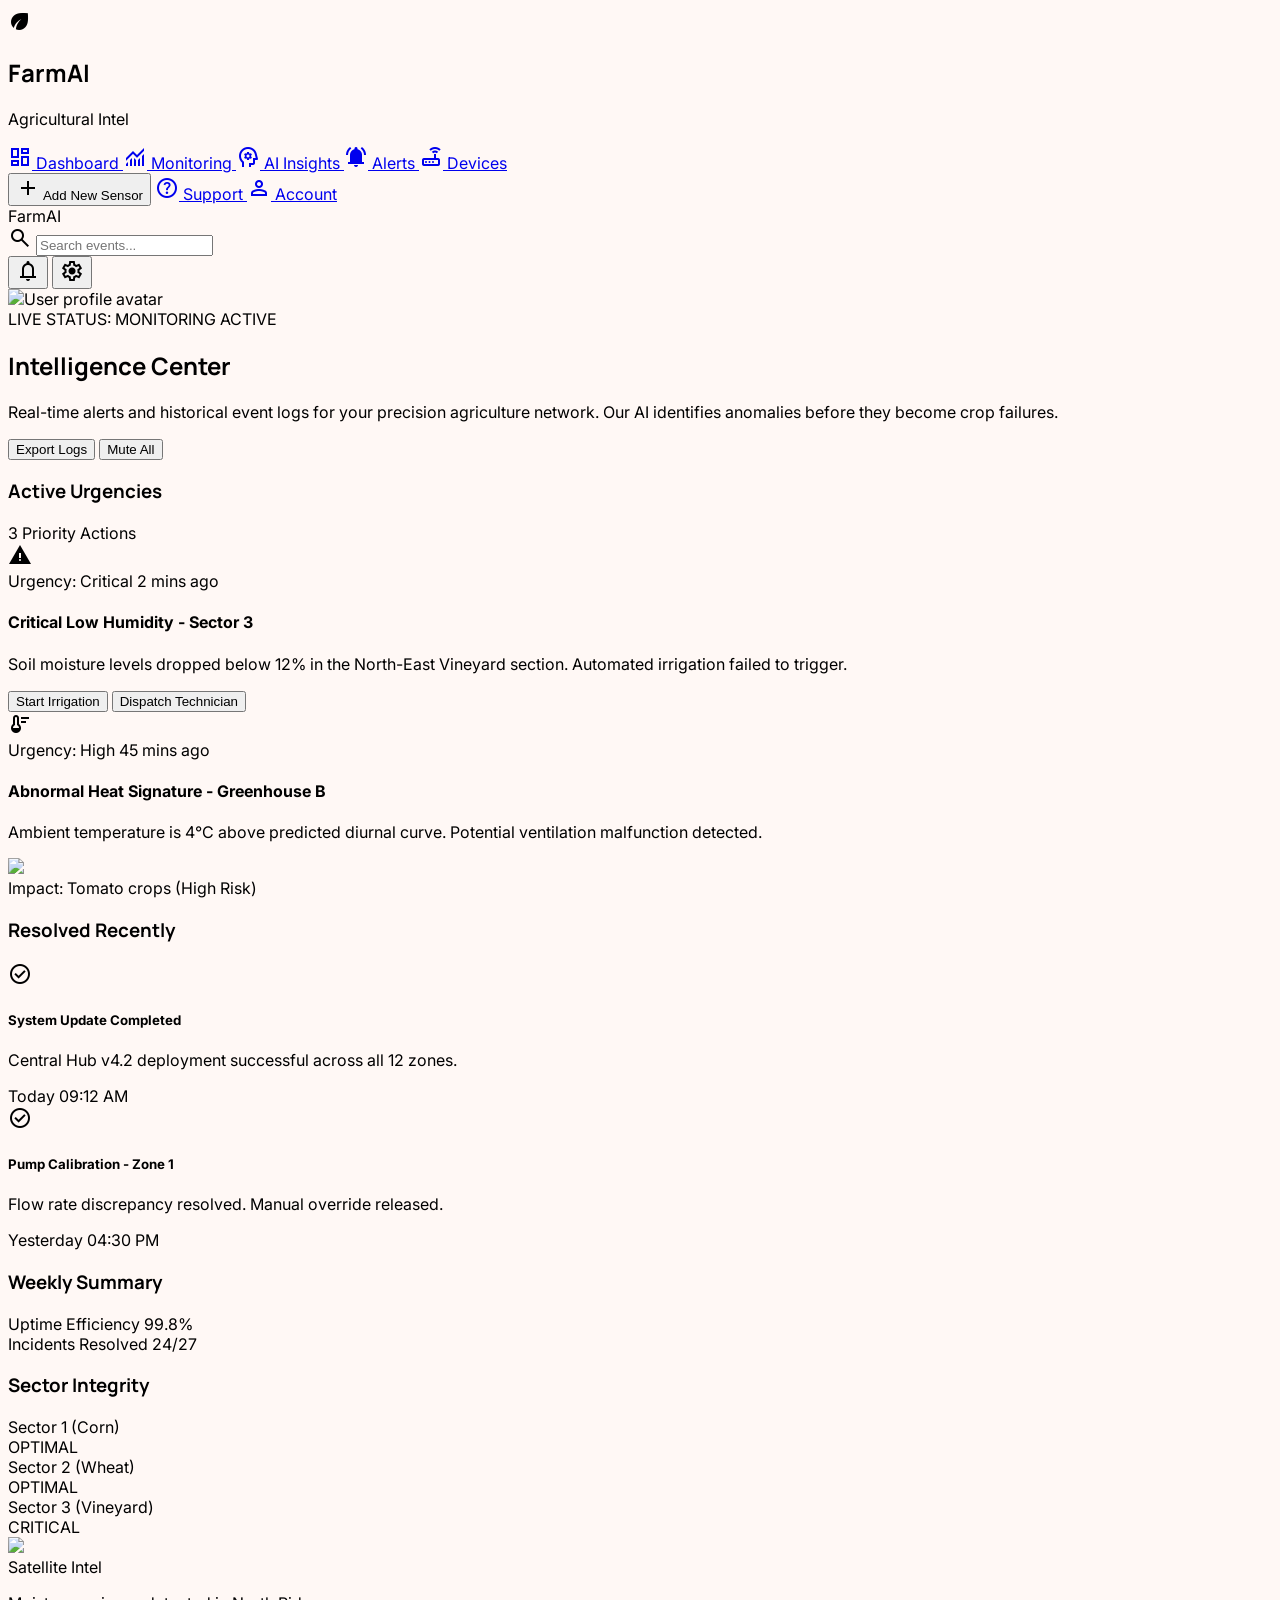
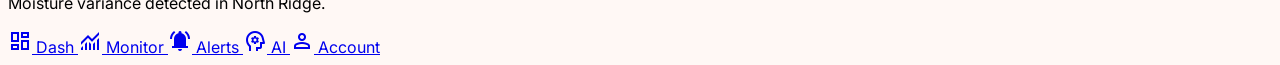
==== pages/alerts.html @ e5b8b5b7 "File organization" ====
<!DOCTYPE html>

<html class="light" lang="en"><head>
<meta charset="utf-8"/>
<meta content="width=device-width, initial-scale=1.0" name="viewport"/>
<title>Alerts | FarmAI Agricultural Intelligence</title>
<script src="https://cdn.tailwindcss.com?plugins=forms,container-queries"></script>
<link href="https://fonts.googleapis.com/css2?family=Manrope:wght@400;500;600;700;800&amp;family=Inter:wght@400;500;600&amp;display=swap" rel="stylesheet"/>
<link href="https://fonts.googleapis.com/css2?family=Material+Symbols+Outlined:wght,FILL@100..700,0..1&amp;display=swap" rel="stylesheet"/>
<link href="https://fonts.googleapis.com/css2?family=Material+Symbols+Outlined:wght,FILL@100..700,0..1&amp;display=swap" rel="stylesheet"/>
<script id="tailwind-config">
      tailwind.config = {
        darkMode: "class",
        theme: {
          extend: {
            colors: {
              "primary-fixed": "#b1f0ce",
              "secondary": "#536528",
              "inverse-on-surface": "#f8efea",
              "on-error": "#ffffff",
              "background": "#fff8f5",
              "on-secondary-fixed": "#151f00",
              "on-primary": "#ffffff",
              "inverse-surface": "#34302c",
              "on-primary-fixed-variant": "#0e5138",
              "primary": "#002d1c",
              "on-surface-variant": "#414844",
              "surface-tint": "#2c694e",
              "on-secondary-fixed-variant": "#3c4c12",
              "secondary-fixed-dim": "#bacf86",
              "surface-container": "#f5ece7",
              "primary-container": "#00452e",
              "on-error-container": "#93000a",
              "tertiary": "#3b1f00",
              "on-secondary-container": "#57692c",
              "tertiary-fixed-dim": "#f0bd8b",
              "surface-container-lowest": "#ffffff",
              "on-tertiary-container": "#cd9d6d",
              "on-background": "#1f1b18",
              "inverse-primary": "#95d4b3",
              "outline-variant": "#c1c8c2",
              "on-secondary": "#ffffff",
              "tertiary-container": "#56340e",
              "secondary-fixed": "#d6eba0",
              "surface-container-low": "#fbf2ed",
              "surface": "#fff8f5",
              "surface-dim": "#e1d8d3",
              "on-primary-fixed": "#002114",
              "error-container": "#ffdad6",
              "outline": "#717973",
              "surface-container-high": "#efe6e1",
              "primary-fixed-dim": "#95d4b3",
              "surface-variant": "#eae1dc",
              "on-tertiary-fixed-variant": "#623f18",
              "tertiary-fixed": "#ffdcbd",
              "on-surface": "#1f1b18",
              "secondary-container": "#d3e89d",
              "on-primary-container": "#76b394",
              "error": "#ba1a1a",
              "on-tertiary": "#ffffff",
              "on-tertiary-fixed": "#2c1600",
              "surface-bright": "#fff8f5",
              "surface-container-highest": "#eae1dc"
            },
            fontFamily: {
              "headline": ["Manrope"],
              "body": ["Inter"],
              "label": ["Inter"]
            },
            borderRadius: {"DEFAULT": "0.25rem", "lg": "0.5rem", "xl": "0.75rem", "2xl": "1rem", "3xl": "1.5rem", "full": "9999px"},
          },
        },
      }
    </script>
<style>
      .material-symbols-outlined {
        font-variation-settings: 'FILL' 0, 'wght' 400, 'GRAD' 0, 'opsz' 24;
      }
      .glass-header {
        background: rgba(255, 248, 245, 0.8);
        backdrop-filter: blur(24px);
      }
      body {
        font-family: 'Inter', sans-serif;
        background-color: #fff8f5;
      }
      h1, h2, h3, .brand-font {
        font-family: 'Manrope', sans-serif;
      }
    </style>
</head>
<body class="text-on-background antialiased min-h-screen">
<!-- SideNavBar (Shared Component) -->
<aside class="hidden lg:flex flex-col fixed left-0 top-0 h-full py-8 px-4 h-screen w-64 border-r-0 bg-stone-50 dark:bg-stone-950 z-50">
<div class="flex items-center gap-3 px-2 mb-10">
<div class="w-10 h-10 rounded-xl bg-primary flex items-center justify-center text-primary-fixed">
<span class="material-symbols-outlined" style="font-variation-settings: 'FILL' 1;">eco</span>
</div>
<div>
<h1 class="font-manrope text-2xl font-black text-emerald-900 dark:text-emerald-500 leading-none">FarmAI</h1>
<p class="text-[10px] uppercase tracking-widest text-stone-500 font-bold">Agricultural Intel</p>
</div>
</div>
<nav class="flex-1 space-y-1">
<a class="flex items-center gap-3 px-4 py-3 rounded-xl transition-all ease-in-out duration-300 text-stone-500 dark:text-stone-400 hover:text-emerald-700 dark:hover:text-emerald-300 hover:bg-stone-100 dark:hover:bg-stone-900 font-inter text-sm font-semibold" href="#">
<span class="material-symbols-outlined">dashboard</span>
<span>Dashboard</span>
</a>
<a class="flex items-center gap-3 px-4 py-3 rounded-xl transition-all ease-in-out duration-300 text-stone-500 dark:text-stone-400 hover:text-emerald-700 dark:hover:text-emerald-300 hover:bg-stone-100 dark:hover:bg-stone-900 font-inter text-sm font-semibold" href="#">
<span class="material-symbols-outlined">monitoring</span>
<span>Monitoring</span>
</a>
<a class="flex items-center gap-3 px-4 py-3 rounded-xl transition-all ease-in-out duration-300 text-stone-500 dark:text-stone-400 hover:text-emerald-700 dark:hover:text-emerald-300 hover:bg-stone-100 dark:hover:bg-stone-900 font-inter text-sm font-semibold" href="#">
<span class="material-symbols-outlined">psychology</span>
<span>AI Insights</span>
</a>
<!-- Active Navigation: Alerts -->
<a class="flex items-center gap-3 px-4 py-3 rounded-xl transition-all ease-in-out duration-300 text-emerald-900 dark:text-emerald-400 border-r-4 border-emerald-600 bg-emerald-50/50 dark:bg-emerald-900/10 font-inter text-sm font-semibold" href="#">
<span class="material-symbols-outlined" style="font-variation-settings: 'FILL' 1;">notifications_active</span>
<span>Alerts</span>
</a>
<a class="flex items-center gap-3 px-4 py-3 rounded-xl transition-all ease-in-out duration-300 text-stone-500 dark:text-stone-400 hover:text-emerald-700 dark:hover:text-emerald-300 hover:bg-stone-100 dark:hover:bg-stone-900 font-inter text-sm font-semibold" href="#">
<span class="material-symbols-outlined">router</span>
<span>Devices</span>
</a>
</nav>
<div class="mt-auto space-y-1 pt-6 border-t border-stone-100 dark:border-stone-900">
<button class="w-full mb-6 bg-gradient-to-br from-primary to-primary-container text-white py-3 px-4 rounded-xl font-bold flex items-center justify-center gap-2 active:scale-95 duration-200">
<span class="material-symbols-outlined text-sm">add</span>
<span>Add New Sensor</span>
</button>
<a class="flex items-center gap-3 px-4 py-2 rounded-xl text-stone-500 font-inter text-sm font-semibold hover:bg-stone-100 transition-colors" href="#">
<span class="material-symbols-outlined">help</span>
<span>Support</span>
</a>
<a class="flex items-center gap-3 px-4 py-2 rounded-xl text-stone-500 font-inter text-sm font-semibold hover:bg-stone-100 transition-colors" href="#">
<span class="material-symbols-outlined">person</span>
<span>Account</span>
</a>
</div>
</aside>
<!-- Main Content Area -->
<main class="lg:ml-64 min-h-screen">
<!-- TopAppBar (Shared Component) -->
<header class="fixed top-0 right-0 left-0 lg:left-64 z-40 flex justify-between items-center h-16 px-6 w-full bg-emerald-50/80 dark:bg-stone-950/80 backdrop-blur-xl shadow-sm dark:shadow-none">
<div class="flex items-center gap-4">
<div class="lg:hidden text-xl font-bold tracking-tight text-emerald-950">FarmAI</div>
<div class="hidden md:flex items-center gap-2 bg-emerald-100/50 dark:bg-stone-900/50 px-4 py-1.5 rounded-full">
<span class="material-symbols-outlined text-stone-500 text-sm">search</span>
<input class="bg-transparent border-none focus:ring-0 text-sm w-48 font-inter placeholder:text-stone-400" placeholder="Search events..." type="text"/>
</div>
</div>
<div class="flex items-center gap-4">
<button class="p-2 rounded-full hover:bg-emerald-100/50 dark:hover:bg-stone-800 transition-colors active:scale-95 duration-200 text-stone-600">
<span class="material-symbols-outlined">notifications</span>
</button>
<button class="p-2 rounded-full hover:bg-emerald-100/50 dark:hover:bg-stone-800 transition-colors active:scale-95 duration-200 text-stone-600">
<span class="material-symbols-outlined">settings</span>
</button>
<div class="h-8 w-8 rounded-full bg-surface-container overflow-hidden">
<img alt="User profile avatar" class="w-full h-full object-cover" data-alt="Close up portrait of a middle aged man with short hair smiling warmly in professional casual attire" src="https://lh3.googleusercontent.com/aida-public/[base64]"/>
</div>
</div>
</header>
<!-- Page Content -->
<div class="pt-24 pb-12 px-6 lg:px-12 max-w-7xl mx-auto">
<!-- Hero Header Section -->
<div class="mb-10 flex flex-col md:flex-row md:items-end justify-between gap-6">
<div class="max-w-xl">
<div class="inline-flex items-center gap-2 px-3 py-1 rounded-full bg-secondary-container text-on-secondary-container text-xs font-bold mb-4">
<span class="w-1.5 h-1.5 rounded-full bg-secondary"></span>
                        LIVE STATUS: MONITORING ACTIVE
                    </div>
<h2 class="text-4xl lg:text-5xl font-extrabold tracking-tight text-on-background mb-4">Intelligence Center</h2>
<p class="text-on-surface-variant leading-relaxed font-body">Real-time alerts and historical event logs for your precision agriculture network. Our AI identifies anomalies before they become crop failures.</p>
</div>
<div class="flex gap-3">
<button class="px-6 py-3 rounded-2xl bg-surface-container-highest text-on-surface font-semibold text-sm hover:brightness-95 transition-all">
                        Export Logs
                    </button>
<button class="px-6 py-3 rounded-2xl bg-gradient-to-r from-primary to-primary-container text-white font-semibold text-sm shadow-md active:scale-95 transition-all">
                        Mute All
                    </button>
</div>
</div>
<!-- Bento Grid Layout for Alerts -->
<div class="grid grid-cols-1 md:grid-cols-12 gap-6">
<!-- Left Column: Critical Feed -->
<div class="md:col-span-8 space-y-6">
<div class="flex items-center justify-between mb-2">
<h3 class="text-xl font-bold text-on-background">Active Urgencies</h3>
<span class="text-xs font-bold text-error uppercase tracking-widest">3 Priority Actions</span>
</div>
<!-- CRITICAL ALERT CARD -->
<div class="group relative overflow-hidden bg-white rounded-3xl p-6 shadow-sm border border-transparent hover:border-error/20 transition-all">
<div class="absolute top-0 right-0 w-32 h-32 bg-error/5 rounded-bl-full -mr-10 -mt-10 blur-2xl"></div>
<div class="flex flex-col sm:flex-row gap-5 relative z-10">
<div class="flex-shrink-0 w-14 h-14 rounded-2xl bg-error-container flex items-center justify-center text-error">
<span class="material-symbols-outlined text-3xl" style="font-variation-settings: 'FILL' 1;">warning</span>
</div>
<div class="flex-1">
<div class="flex items-center justify-between mb-1">
<span class="text-error font-bold text-xs uppercase tracking-tighter">Urgency: Critical</span>
<span class="text-on-surface-variant text-xs font-medium">2 mins ago</span>
</div>
<h4 class="text-xl font-bold text-on-background mb-1">Critical Low Humidity - Sector 3</h4>
<p class="text-on-surface-variant text-sm mb-4">Soil moisture levels dropped below 12% in the North-East Vineyard section. Automated irrigation failed to trigger.</p>
<div class="flex flex-wrap gap-2">
<button class="px-4 py-2 rounded-xl bg-error text-white text-xs font-bold hover:bg-error/90 transition-colors">Start Irrigation</button>
<button class="px-4 py-2 rounded-xl bg-surface-container-low text-on-surface text-xs font-bold hover:bg-surface-container transition-colors">Dispatch Technician</button>
</div>
</div>
</div>
</div>
<!-- WARNING ALERT CARD -->
<div class="group relative overflow-hidden bg-white rounded-3xl p-6 shadow-sm border border-transparent hover:border-tertiary-fixed-dim/30 transition-all">
<div class="flex flex-col sm:flex-row gap-5 relative z-10">
<div class="flex-shrink-0 w-14 h-14 rounded-2xl bg-tertiary-fixed text-on-tertiary-fixed flex items-center justify-center">
<span class="material-symbols-outlined text-3xl">thermostat</span>
</div>
<div class="flex-1">
<div class="flex items-center justify-between mb-1">
<span class="text-on-tertiary-fixed-variant font-bold text-xs uppercase tracking-tighter">Urgency: High</span>
<span class="text-on-surface-variant text-xs font-medium">45 mins ago</span>
</div>
<h4 class="text-xl font-bold text-on-background mb-1">Abnormal Heat Signature - Greenhouse B</h4>
<p class="text-on-surface-variant text-sm mb-4">Ambient temperature is 4°C above predicted diurnal curve. Potential ventilation malfunction detected.</p>
<div class="flex items-center gap-4">
<div class="flex -space-x-2">
<div class="w-8 h-8 rounded-full border-2 border-white bg-surface-container overflow-hidden">
<img class="w-full h-full object-cover" data-alt="Close up of lush green tomato leaves in a modern hydroponic greenhouse" src="https://lh3.googleusercontent.com/aida-public/[base64]"/>
</div>
</div>
<span class="text-xs text-on-surface-variant italic">Impact: Tomato crops (High Risk)</span>
</div>
</div>
</div>
</div>
<!-- RESOLVED FEED SECTION -->
<div class="pt-6">
<h3 class="text-xl font-bold text-on-background mb-6">Resolved Recently</h3>
<div class="space-y-4">
<!-- RESOLVED ITEM 1 -->
<div class="flex items-center gap-4 p-4 rounded-2xl bg-surface-container-low/50 group hover:bg-white hover:shadow-sm transition-all">
<div class="w-10 h-10 rounded-xl bg-secondary-container flex items-center justify-center text-on-secondary-container">
<span class="material-symbols-outlined text-xl">check_circle</span>
</div>
<div class="flex-1">
<h5 class="text-sm font-bold text-on-background">System Update Completed</h5>
<p class="text-xs text-on-surface-variant">Central Hub v4.2 deployment successful across all 12 zones.</p>
</div>
<div class="text-right">
<span class="block text-xs font-bold text-on-surface-variant">Today</span>
<span class="block text-[10px] text-outline">09:12 AM</span>
</div>
</div>
<!-- RESOLVED ITEM 2 -->
<div class="flex items-center gap-4 p-4 rounded-2xl bg-surface-container-low/50 group hover:bg-white hover:shadow-sm transition-all">
<div class="w-10 h-10 rounded-xl bg-secondary-container flex items-center justify-center text-on-secondary-container">
<span class="material-symbols-outlined text-xl">check_circle</span>
</div>
<div class="flex-1">
<h5 class="text-sm font-bold text-on-background">Pump Calibration - Zone 1</h5>
<p class="text-xs text-on-surface-variant">Flow rate discrepancy resolved. Manual override released.</p>
</div>
<div class="text-right">
<span class="block text-xs font-bold text-on-surface-variant">Yesterday</span>
<span class="block text-[10px] text-outline">04:30 PM</span>
</div>
</div>
</div>
</div>
</div>
<!-- Right Column: Stats & Context -->
<div class="md:col-span-4 space-y-6">
<!-- Stats Card -->
<div class="bg-primary text-white p-8 rounded-[2rem] shadow-xl relative overflow-hidden">
<div class="absolute -right-8 -bottom-8 w-40 h-40 bg-primary-container rounded-full opacity-50 blur-3xl"></div>
<h3 class="text-lg font-bold mb-6 opacity-80">Weekly Summary</h3>
<div class="space-y-6 relative z-10">
<div>
<div class="flex justify-between items-end mb-1">
<span class="text-sm font-medium opacity-70">Uptime Efficiency</span>
<span class="text-2xl font-black">99.8%</span>
</div>
<div class="w-full bg-white/10 h-1.5 rounded-full overflow-hidden">
<div class="bg-primary-fixed h-full w-[99.8%]"></div>
</div>
</div>
<div>
<div class="flex justify-between items-end mb-1">
<span class="text-sm font-medium opacity-70">Incidents Resolved</span>
<span class="text-2xl font-black">24/27</span>
</div>
<div class="w-full bg-white/10 h-1.5 rounded-full overflow-hidden">
<div class="bg-secondary-fixed h-full w-[88%]"></div>
</div>
</div>
</div>
</div>
<!-- Sector Status Widget -->
<div class="bg-surface-container p-6 rounded-[2rem]">
<h3 class="text-sm font-bold text-on-surface mb-4 uppercase tracking-widest">Sector Integrity</h3>
<div class="space-y-3">
<div class="flex items-center justify-between p-3 rounded-2xl bg-white/50">
<div class="flex items-center gap-3">
<span class="w-2 h-2 rounded-full bg-primary"></span>
<span class="text-sm font-semibold">Sector 1 (Corn)</span>
</div>
<span class="text-xs font-bold text-primary">OPTIMAL</span>
</div>
<div class="flex items-center justify-between p-3 rounded-2xl bg-white/50">
<div class="flex items-center gap-3">
<span class="w-2 h-2 rounded-full bg-primary"></span>
<span class="text-sm font-semibold">Sector 2 (Wheat)</span>
</div>
<span class="text-xs font-bold text-primary">OPTIMAL</span>
</div>
<div class="flex items-center justify-between p-3 rounded-2xl bg-error/10">
<div class="flex items-center gap-3">
<span class="w-2 h-2 rounded-full bg-error"></span>
<span class="text-sm font-semibold">Sector 3 (Vineyard)</span>
</div>
<span class="text-xs font-bold text-error">CRITICAL</span>
</div>
</div>
</div>
<!-- Visual Data Insight -->
<div class="rounded-[2rem] overflow-hidden group">
<div class="relative h-48">
<img class="w-full h-full object-cover group-hover:scale-110 transition-transform duration-700" data-alt="Aerial view of perfectly aligned green crop fields with organic patterns and farm paths" src="https://lh3.googleusercontent.com/aida-public/[base64]"/>
<div class="absolute inset-0 bg-gradient-to-t from-on-background/80 to-transparent flex items-end p-6">
<div>
<span class="text-primary-fixed text-[10px] font-black uppercase tracking-widest">Satellite Intel</span>
<p class="text-white text-sm font-bold">Moisture variance detected in North Ridge.</p>
</div>
</div>
</div>
</div>
</div>
</div>
</div>
</main>
<!-- BottomNavBar (Shared Component - Mobile Only) -->
<nav class="md:hidden fixed bottom-0 left-0 w-full bg-emerald-50/90 backdrop-blur-xl border-t-0 flex justify-around items-center h-16 px-4 z-50">
<a class="flex flex-col items-center justify-center gap-1 text-stone-600" href="#">
<span class="material-symbols-outlined">dashboard</span>
<span class="text-[10px] font-bold">Dash</span>
</a>
<a class="flex flex-col items-center justify-center gap-1 text-stone-600" href="#">
<span class="material-symbols-outlined">monitoring</span>
<span class="text-[10px] font-bold">Monitor</span>
</a>
<a class="flex flex-col items-center justify-center gap-1 text-emerald-700 font-bold" href="#">
<span class="material-symbols-outlined" style="font-variation-settings: 'FILL' 1;">notifications_active</span>
<span class="text-[10px]">Alerts</span>
</a>
<a class="flex flex-col items-center justify-center gap-1 text-stone-600" href="#">
<span class="material-symbols-outlined">psychology</span>
<span class="text-[10px] font-bold">AI</span>
</a>
<a class="flex flex-col items-center justify-center gap-1 text-stone-600" href="#">
<span class="material-symbols-outlined">person</span>
<span class="text-[10px] font-bold">Account</span>
</a>
</nav>
</body></html>
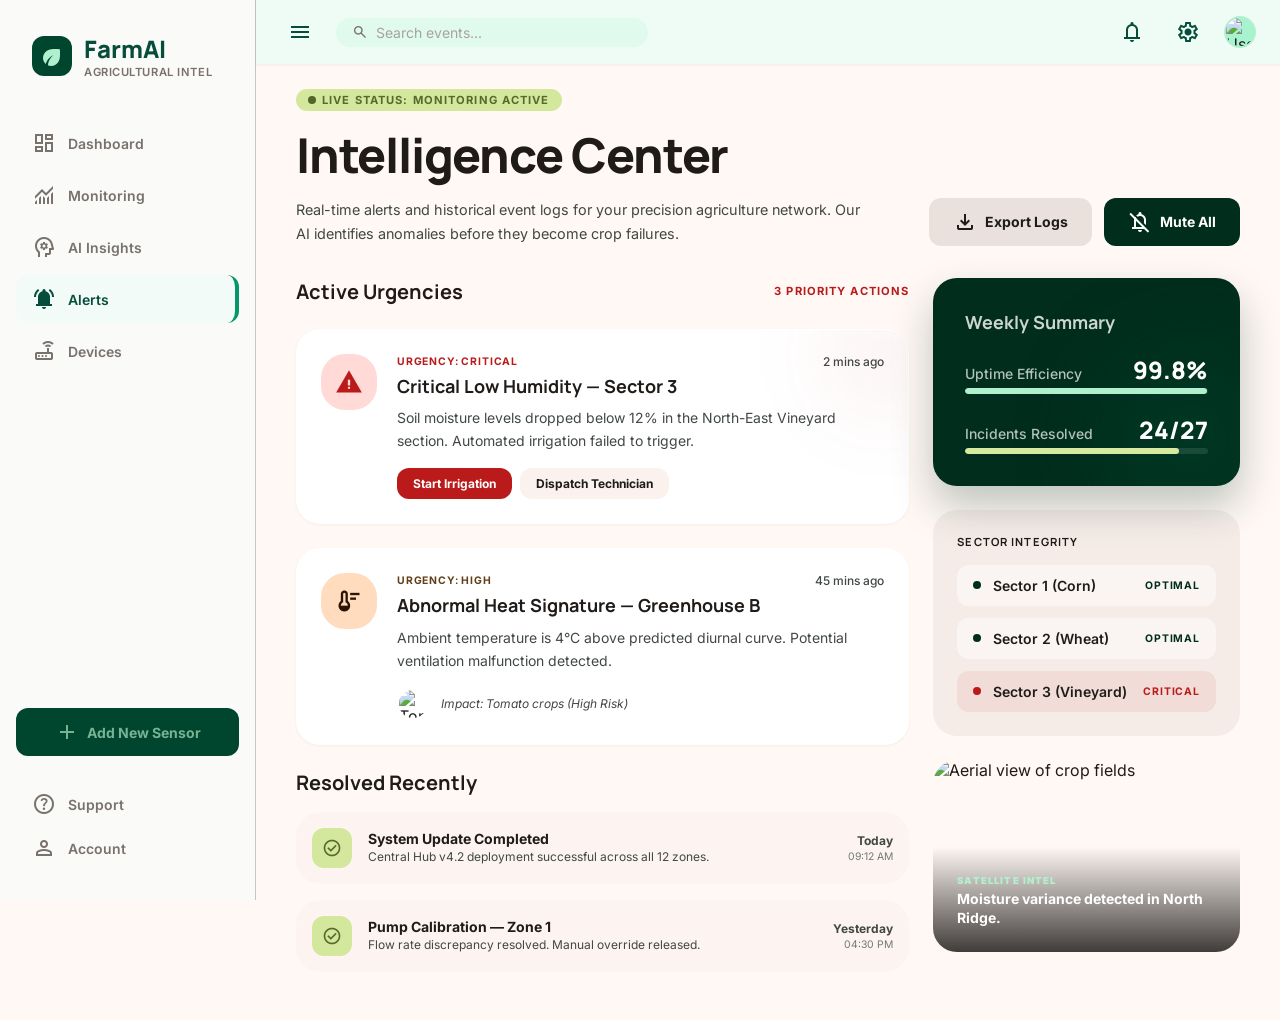
==== commit ea01d78f: "Formatação (css e js) na página alerts.html" ====
--- a/pages/alerts.html
+++ b/pages/alerts.html
@@ -1,367 +1,323 @@
 <!DOCTYPE html>
-
-<html class="light" lang="en"><head>
-<meta charset="utf-8"/>
-<meta content="width=device-width, initial-scale=1.0" name="viewport"/>
-<title>Alerts | FarmAI Agricultural Intelligence</title>
-<script src="https://cdn.tailwindcss.com?plugins=forms,container-queries"></script>
-<link href="https://fonts.googleapis.com/css2?family=Manrope:wght@400;500;600;700;800&amp;family=Inter:wght@400;500;600&amp;display=swap" rel="stylesheet"/>
-<link href="https://fonts.googleapis.com/css2?family=Material+Symbols+Outlined:wght,FILL@100..700,0..1&amp;display=swap" rel="stylesheet"/>
-<link href="https://fonts.googleapis.com/css2?family=Material+Symbols+Outlined:wght,FILL@100..700,0..1&amp;display=swap" rel="stylesheet"/>
-<script id="tailwind-config">
-      tailwind.config = {
-        darkMode: "class",
-        theme: {
-          extend: {
-            colors: {
-              "primary-fixed": "#b1f0ce",
-              "secondary": "#536528",
-              "inverse-on-surface": "#f8efea",
-              "on-error": "#ffffff",
-              "background": "#fff8f5",
-              "on-secondary-fixed": "#151f00",
-              "on-primary": "#ffffff",
-              "inverse-surface": "#34302c",
-              "on-primary-fixed-variant": "#0e5138",
-              "primary": "#002d1c",
-              "on-surface-variant": "#414844",
-              "surface-tint": "#2c694e",
-              "on-secondary-fixed-variant": "#3c4c12",
-              "secondary-fixed-dim": "#bacf86",
-              "surface-container": "#f5ece7",
-              "primary-container": "#00452e",
-              "on-error-container": "#93000a",
-              "tertiary": "#3b1f00",
-              "on-secondary-container": "#57692c",
-              "tertiary-fixed-dim": "#f0bd8b",
-              "surface-container-lowest": "#ffffff",
-              "on-tertiary-container": "#cd9d6d",
-              "on-background": "#1f1b18",
-              "inverse-primary": "#95d4b3",
-              "outline-variant": "#c1c8c2",
-              "on-secondary": "#ffffff",
-              "tertiary-container": "#56340e",
-              "secondary-fixed": "#d6eba0",
-              "surface-container-low": "#fbf2ed",
-              "surface": "#fff8f5",
-              "surface-dim": "#e1d8d3",
-              "on-primary-fixed": "#002114",
-              "error-container": "#ffdad6",
-              "outline": "#717973",
-              "surface-container-high": "#efe6e1",
-              "primary-fixed-dim": "#95d4b3",
-              "surface-variant": "#eae1dc",
-              "on-tertiary-fixed-variant": "#623f18",
-              "tertiary-fixed": "#ffdcbd",
-              "on-surface": "#1f1b18",
-              "secondary-container": "#d3e89d",
-              "on-primary-container": "#76b394",
-              "error": "#ba1a1a",
-              "on-tertiary": "#ffffff",
-              "on-tertiary-fixed": "#2c1600",
-              "surface-bright": "#fff8f5",
-              "surface-container-highest": "#eae1dc"
-            },
-            fontFamily: {
-              "headline": ["Manrope"],
-              "body": ["Inter"],
-              "label": ["Inter"]
-            },
-            borderRadius: {"DEFAULT": "0.25rem", "lg": "0.5rem", "xl": "0.75rem", "2xl": "1rem", "3xl": "1.5rem", "full": "9999px"},
-          },
-        },
-      }
-    </script>
-<style>
-      .material-symbols-outlined {
-        font-variation-settings: 'FILL' 0, 'wght' 400, 'GRAD' 0, 'opsz' 24;
-      }
-      .glass-header {
-        background: rgba(255, 248, 245, 0.8);
-        backdrop-filter: blur(24px);
-      }
-      body {
-        font-family: 'Inter', sans-serif;
-        background-color: #fff8f5;
-      }
-      h1, h2, h3, .brand-font {
-        font-family: 'Manrope', sans-serif;
-      }
-    </style>
+<html class="light" lang="en">
+<head>
+  <meta charset="utf-8"/>
+  <meta content="width=device-width, initial-scale=1.0" name="viewport"/>
+  <title>FarmAI | Alerts</title>
+  <link href="https://fonts.googleapis.com/css2?family=Manrope:wght@400;500;600;700;800&family=Inter:wght@400;500;600&display=swap" rel="stylesheet"/>
+  <link href="https://fonts.googleapis.com/css2?family=Material+Symbols+Outlined:wght,FILL@100..700,0..1&display=swap" rel="stylesheet"/>
+  <link rel="stylesheet" href="../css/style.css"/>
 </head>
-<body class="text-on-background antialiased min-h-screen">
-<!-- SideNavBar (Shared Component) -->
-<aside class="hidden lg:flex flex-col fixed left-0 top-0 h-full py-8 px-4 h-screen w-64 border-r-0 bg-stone-50 dark:bg-stone-950 z-50">
-<div class="flex items-center gap-3 px-2 mb-10">
-<div class="w-10 h-10 rounded-xl bg-primary flex items-center justify-center text-primary-fixed">
-<span class="material-symbols-outlined" style="font-variation-settings: 'FILL' 1;">eco</span>
-</div>
-<div>
-<h1 class="font-manrope text-2xl font-black text-emerald-900 dark:text-emerald-500 leading-none">FarmAI</h1>
-<p class="text-[10px] uppercase tracking-widest text-stone-500 font-bold">Agricultural Intel</p>
-</div>
-</div>
-<nav class="flex-1 space-y-1">
-<a class="flex items-center gap-3 px-4 py-3 rounded-xl transition-all ease-in-out duration-300 text-stone-500 dark:text-stone-400 hover:text-emerald-700 dark:hover:text-emerald-300 hover:bg-stone-100 dark:hover:bg-stone-900 font-inter text-sm font-semibold" href="#">
-<span class="material-symbols-outlined">dashboard</span>
-<span>Dashboard</span>
-</a>
-<a class="flex items-center gap-3 px-4 py-3 rounded-xl transition-all ease-in-out duration-300 text-stone-500 dark:text-stone-400 hover:text-emerald-700 dark:hover:text-emerald-300 hover:bg-stone-100 dark:hover:bg-stone-900 font-inter text-sm font-semibold" href="#">
-<span class="material-symbols-outlined">monitoring</span>
-<span>Monitoring</span>
-</a>
-<a class="flex items-center gap-3 px-4 py-3 rounded-xl transition-all ease-in-out duration-300 text-stone-500 dark:text-stone-400 hover:text-emerald-700 dark:hover:text-emerald-300 hover:bg-stone-100 dark:hover:bg-stone-900 font-inter text-sm font-semibold" href="#">
-<span class="material-symbols-outlined">psychology</span>
-<span>AI Insights</span>
-</a>
-<!-- Active Navigation: Alerts -->
-<a class="flex items-center gap-3 px-4 py-3 rounded-xl transition-all ease-in-out duration-300 text-emerald-900 dark:text-emerald-400 border-r-4 border-emerald-600 bg-emerald-50/50 dark:bg-emerald-900/10 font-inter text-sm font-semibold" href="#">
-<span class="material-symbols-outlined" style="font-variation-settings: 'FILL' 1;">notifications_active</span>
-<span>Alerts</span>
-</a>
-<a class="flex items-center gap-3 px-4 py-3 rounded-xl transition-all ease-in-out duration-300 text-stone-500 dark:text-stone-400 hover:text-emerald-700 dark:hover:text-emerald-300 hover:bg-stone-100 dark:hover:bg-stone-900 font-inter text-sm font-semibold" href="#">
-<span class="material-symbols-outlined">router</span>
-<span>Devices</span>
-</a>
-</nav>
-<div class="mt-auto space-y-1 pt-6 border-t border-stone-100 dark:border-stone-900">
-<button class="w-full mb-6 bg-gradient-to-br from-primary to-primary-container text-white py-3 px-4 rounded-xl font-bold flex items-center justify-center gap-2 active:scale-95 duration-200">
-<span class="material-symbols-outlined text-sm">add</span>
-<span>Add New Sensor</span>
-</button>
-<a class="flex items-center gap-3 px-4 py-2 rounded-xl text-stone-500 font-inter text-sm font-semibold hover:bg-stone-100 transition-colors" href="#">
-<span class="material-symbols-outlined">help</span>
-<span>Support</span>
-</a>
-<a class="flex items-center gap-3 px-4 py-2 rounded-xl text-stone-500 font-inter text-sm font-semibold hover:bg-stone-100 transition-colors" href="#">
-<span class="material-symbols-outlined">person</span>
-<span>Account</span>
-</a>
-</div>
-</aside>
-<!-- Main Content Area -->
-<main class="lg:ml-64 min-h-screen">
-<!-- TopAppBar (Shared Component) -->
-<header class="fixed top-0 right-0 left-0 lg:left-64 z-40 flex justify-between items-center h-16 px-6 w-full bg-emerald-50/80 dark:bg-stone-950/80 backdrop-blur-xl shadow-sm dark:shadow-none">
-<div class="flex items-center gap-4">
-<div class="lg:hidden text-xl font-bold tracking-tight text-emerald-950">FarmAI</div>
-<div class="hidden md:flex items-center gap-2 bg-emerald-100/50 dark:bg-stone-900/50 px-4 py-1.5 rounded-full">
-<span class="material-symbols-outlined text-stone-500 text-sm">search</span>
-<input class="bg-transparent border-none focus:ring-0 text-sm w-48 font-inter placeholder:text-stone-400" placeholder="Search events..." type="text"/>
-</div>
-</div>
-<div class="flex items-center gap-4">
-<button class="p-2 rounded-full hover:bg-emerald-100/50 dark:hover:bg-stone-800 transition-colors active:scale-95 duration-200 text-stone-600">
-<span class="material-symbols-outlined">notifications</span>
-</button>
-<button class="p-2 rounded-full hover:bg-emerald-100/50 dark:hover:bg-stone-800 transition-colors active:scale-95 duration-200 text-stone-600">
-<span class="material-symbols-outlined">settings</span>
-</button>
-<div class="h-8 w-8 rounded-full bg-surface-container overflow-hidden">
-<img alt="User profile avatar" class="w-full h-full object-cover" data-alt="Close up portrait of a middle aged man with short hair smiling warmly in professional casual attire" src="https://lh3.googleusercontent.com/aida-public/[base64]"/>
-</div>
-</div>
-</header>
-<!-- Page Content -->
-<div class="pt-24 pb-12 px-6 lg:px-12 max-w-7xl mx-auto">
-<!-- Hero Header Section -->
-<div class="mb-10 flex flex-col md:flex-row md:items-end justify-between gap-6">
-<div class="max-w-xl">
-<div class="inline-flex items-center gap-2 px-3 py-1 rounded-full bg-secondary-container text-on-secondary-container text-xs font-bold mb-4">
-<span class="w-1.5 h-1.5 rounded-full bg-secondary"></span>
-                        LIVE STATUS: MONITORING ACTIVE
-                    </div>
-<h2 class="text-4xl lg:text-5xl font-extrabold tracking-tight text-on-background mb-4">Intelligence Center</h2>
-<p class="text-on-surface-variant leading-relaxed font-body">Real-time alerts and historical event logs for your precision agriculture network. Our AI identifies anomalies before they become crop failures.</p>
-</div>
-<div class="flex gap-3">
-<button class="px-6 py-3 rounded-2xl bg-surface-container-highest text-on-surface font-semibold text-sm hover:brightness-95 transition-all">
-                        Export Logs
-                    </button>
-<button class="px-6 py-3 rounded-2xl bg-gradient-to-r from-primary to-primary-container text-white font-semibold text-sm shadow-md active:scale-95 transition-all">
-                        Mute All
-                    </button>
-</div>
-</div>
-<!-- Bento Grid Layout for Alerts -->
-<div class="grid grid-cols-1 md:grid-cols-12 gap-6">
-<!-- Left Column: Critical Feed -->
-<div class="md:col-span-8 space-y-6">
-<div class="flex items-center justify-between mb-2">
-<h3 class="text-xl font-bold text-on-background">Active Urgencies</h3>
-<span class="text-xs font-bold text-error uppercase tracking-widest">3 Priority Actions</span>
-</div>
-<!-- CRITICAL ALERT CARD -->
-<div class="group relative overflow-hidden bg-white rounded-3xl p-6 shadow-sm border border-transparent hover:border-error/20 transition-all">
-<div class="absolute top-0 right-0 w-32 h-32 bg-error/5 rounded-bl-full -mr-10 -mt-10 blur-2xl"></div>
-<div class="flex flex-col sm:flex-row gap-5 relative z-10">
-<div class="flex-shrink-0 w-14 h-14 rounded-2xl bg-error-container flex items-center justify-center text-error">
-<span class="material-symbols-outlined text-3xl" style="font-variation-settings: 'FILL' 1;">warning</span>
-</div>
-<div class="flex-1">
-<div class="flex items-center justify-between mb-1">
-<span class="text-error font-bold text-xs uppercase tracking-tighter">Urgency: Critical</span>
-<span class="text-on-surface-variant text-xs font-medium">2 mins ago</span>
-</div>
-<h4 class="text-xl font-bold text-on-background mb-1">Critical Low Humidity - Sector 3</h4>
-<p class="text-on-surface-variant text-sm mb-4">Soil moisture levels dropped below 12% in the North-East Vineyard section. Automated irrigation failed to trigger.</p>
-<div class="flex flex-wrap gap-2">
-<button class="px-4 py-2 rounded-xl bg-error text-white text-xs font-bold hover:bg-error/90 transition-colors">Start Irrigation</button>
-<button class="px-4 py-2 rounded-xl bg-surface-container-low text-on-surface text-xs font-bold hover:bg-surface-container transition-colors">Dispatch Technician</button>
-</div>
-</div>
-</div>
-</div>
-<!-- WARNING ALERT CARD -->
-<div class="group relative overflow-hidden bg-white rounded-3xl p-6 shadow-sm border border-transparent hover:border-tertiary-fixed-dim/30 transition-all">
-<div class="flex flex-col sm:flex-row gap-5 relative z-10">
-<div class="flex-shrink-0 w-14 h-14 rounded-2xl bg-tertiary-fixed text-on-tertiary-fixed flex items-center justify-center">
-<span class="material-symbols-outlined text-3xl">thermostat</span>
-</div>
-<div class="flex-1">
-<div class="flex items-center justify-between mb-1">
-<span class="text-on-tertiary-fixed-variant font-bold text-xs uppercase tracking-tighter">Urgency: High</span>
-<span class="text-on-surface-variant text-xs font-medium">45 mins ago</span>
-</div>
-<h4 class="text-xl font-bold text-on-background mb-1">Abnormal Heat Signature - Greenhouse B</h4>
-<p class="text-on-surface-variant text-sm mb-4">Ambient temperature is 4°C above predicted diurnal curve. Potential ventilation malfunction detected.</p>
-<div class="flex items-center gap-4">
-<div class="flex -space-x-2">
-<div class="w-8 h-8 rounded-full border-2 border-white bg-surface-container overflow-hidden">
-<img class="w-full h-full object-cover" data-alt="Close up of lush green tomato leaves in a modern hydroponic greenhouse" src="https://lh3.googleusercontent.com/aida-public/[base64]"/>
-</div>
-</div>
-<span class="text-xs text-on-surface-variant italic">Impact: Tomato crops (High Risk)</span>
-</div>
-</div>
-</div>
-</div>
-<!-- RESOLVED FEED SECTION -->
-<div class="pt-6">
-<h3 class="text-xl font-bold text-on-background mb-6">Resolved Recently</h3>
-<div class="space-y-4">
-<!-- RESOLVED ITEM 1 -->
-<div class="flex items-center gap-4 p-4 rounded-2xl bg-surface-container-low/50 group hover:bg-white hover:shadow-sm transition-all">
-<div class="w-10 h-10 rounded-xl bg-secondary-container flex items-center justify-center text-on-secondary-container">
-<span class="material-symbols-outlined text-xl">check_circle</span>
-</div>
-<div class="flex-1">
-<h5 class="text-sm font-bold text-on-background">System Update Completed</h5>
-<p class="text-xs text-on-surface-variant">Central Hub v4.2 deployment successful across all 12 zones.</p>
-</div>
-<div class="text-right">
-<span class="block text-xs font-bold text-on-surface-variant">Today</span>
-<span class="block text-[10px] text-outline">09:12 AM</span>
-</div>
-</div>
-<!-- RESOLVED ITEM 2 -->
-<div class="flex items-center gap-4 p-4 rounded-2xl bg-surface-container-low/50 group hover:bg-white hover:shadow-sm transition-all">
-<div class="w-10 h-10 rounded-xl bg-secondary-container flex items-center justify-center text-on-secondary-container">
-<span class="material-symbols-outlined text-xl">check_circle</span>
-</div>
-<div class="flex-1">
-<h5 class="text-sm font-bold text-on-background">Pump Calibration - Zone 1</h5>
-<p class="text-xs text-on-surface-variant">Flow rate discrepancy resolved. Manual override released.</p>
-</div>
-<div class="text-right">
-<span class="block text-xs font-bold text-on-surface-variant">Yesterday</span>
-<span class="block text-[10px] text-outline">04:30 PM</span>
-</div>
-</div>
-</div>
-</div>
-</div>
-<!-- Right Column: Stats & Context -->
-<div class="md:col-span-4 space-y-6">
-<!-- Stats Card -->
-<div class="bg-primary text-white p-8 rounded-[2rem] shadow-xl relative overflow-hidden">
-<div class="absolute -right-8 -bottom-8 w-40 h-40 bg-primary-container rounded-full opacity-50 blur-3xl"></div>
-<h3 class="text-lg font-bold mb-6 opacity-80">Weekly Summary</h3>
-<div class="space-y-6 relative z-10">
-<div>
-<div class="flex justify-between items-end mb-1">
-<span class="text-sm font-medium opacity-70">Uptime Efficiency</span>
-<span class="text-2xl font-black">99.8%</span>
-</div>
-<div class="w-full bg-white/10 h-1.5 rounded-full overflow-hidden">
-<div class="bg-primary-fixed h-full w-[99.8%]"></div>
-</div>
-</div>
-<div>
-<div class="flex justify-between items-end mb-1">
-<span class="text-sm font-medium opacity-70">Incidents Resolved</span>
-<span class="text-2xl font-black">24/27</span>
-</div>
-<div class="w-full bg-white/10 h-1.5 rounded-full overflow-hidden">
-<div class="bg-secondary-fixed h-full w-[88%]"></div>
-</div>
-</div>
-</div>
-</div>
-<!-- Sector Status Widget -->
-<div class="bg-surface-container p-6 rounded-[2rem]">
-<h3 class="text-sm font-bold text-on-surface mb-4 uppercase tracking-widest">Sector Integrity</h3>
-<div class="space-y-3">
-<div class="flex items-center justify-between p-3 rounded-2xl bg-white/50">
-<div class="flex items-center gap-3">
-<span class="w-2 h-2 rounded-full bg-primary"></span>
-<span class="text-sm font-semibold">Sector 1 (Corn)</span>
-</div>
-<span class="text-xs font-bold text-primary">OPTIMAL</span>
-</div>
-<div class="flex items-center justify-between p-3 rounded-2xl bg-white/50">
-<div class="flex items-center gap-3">
-<span class="w-2 h-2 rounded-full bg-primary"></span>
-<span class="text-sm font-semibold">Sector 2 (Wheat)</span>
-</div>
-<span class="text-xs font-bold text-primary">OPTIMAL</span>
-</div>
-<div class="flex items-center justify-between p-3 rounded-2xl bg-error/10">
-<div class="flex items-center gap-3">
-<span class="w-2 h-2 rounded-full bg-error"></span>
-<span class="text-sm font-semibold">Sector 3 (Vineyard)</span>
-</div>
-<span class="text-xs font-bold text-error">CRITICAL</span>
-</div>
-</div>
-</div>
-<!-- Visual Data Insight -->
-<div class="rounded-[2rem] overflow-hidden group">
-<div class="relative h-48">
-<img class="w-full h-full object-cover group-hover:scale-110 transition-transform duration-700" data-alt="Aerial view of perfectly aligned green crop fields with organic patterns and farm paths" src="https://lh3.googleusercontent.com/aida-public/[base64]"/>
-<div class="absolute inset-0 bg-gradient-to-t from-on-background/80 to-transparent flex items-end p-6">
-<div>
-<span class="text-primary-fixed text-[10px] font-black uppercase tracking-widest">Satellite Intel</span>
-<p class="text-white text-sm font-bold">Moisture variance detected in North Ridge.</p>
-</div>
-</div>
-</div>
-</div>
-</div>
-</div>
-</div>
-</main>
-<!-- BottomNavBar (Shared Component - Mobile Only) -->
-<nav class="md:hidden fixed bottom-0 left-0 w-full bg-emerald-50/90 backdrop-blur-xl border-t-0 flex justify-around items-center h-16 px-4 z-50">
-<a class="flex flex-col items-center justify-center gap-1 text-stone-600" href="#">
-<span class="material-symbols-outlined">dashboard</span>
-<span class="text-[10px] font-bold">Dash</span>
-</a>
-<a class="flex flex-col items-center justify-center gap-1 text-stone-600" href="#">
-<span class="material-symbols-outlined">monitoring</span>
-<span class="text-[10px] font-bold">Monitor</span>
-</a>
-<a class="flex flex-col items-center justify-center gap-1 text-emerald-700 font-bold" href="#">
-<span class="material-symbols-outlined" style="font-variation-settings: 'FILL' 1;">notifications_active</span>
-<span class="text-[10px]">Alerts</span>
-</a>
-<a class="flex flex-col items-center justify-center gap-1 text-stone-600" href="#">
-<span class="material-symbols-outlined">psychology</span>
-<span class="text-[10px] font-bold">AI</span>
-</a>
-<a class="flex flex-col items-center justify-center gap-1 text-stone-600" href="#">
-<span class="material-symbols-outlined">person</span>
-<span class="text-[10px] font-bold">Account</span>
-</a>
-</nav>
-</body></html>+<body>
+
+  <!-- SideNavBar -->
+  <aside class="sidebar">
+    <div class="sidebar-brand">
+      <div class="brand-icon">
+        <span class="material-symbols-outlined filled">eco</span>
+      </div>
+      <div>
+        <h1 class="brand-name">FarmAI</h1>
+        <p class="brand-sub">Agricultural Intel</p>
+      </div>
+    </div>
+
+    <nav class="sidebar-nav">
+      <a class="nav-link" href="index.html">
+        <span class="material-symbols-outlined">dashboard</span>
+        Dashboard
+      </a>
+      <a class="nav-link" href="monitoring.html">
+        <span class="material-symbols-outlined">monitoring</span>
+        Monitoring
+      </a>
+      <a class="nav-link" href="ia.html">
+        <span class="material-symbols-outlined">psychology</span>
+        AI Insights
+      </a>
+      <a class="nav-link active" href="alerts.html">
+        <span class="material-symbols-outlined filled">notifications_active</span>
+        Alerts
+      </a>
+      <a class="nav-link" href="device.html">
+        <span class="material-symbols-outlined">router</span>
+        Devices
+      </a>
+    </nav>
+
+    <div class="sidebar-footer">
+      <button class="btn-add-sensor">
+        <span class="material-symbols-outlined">add</span>
+        Add New Sensor
+      </button>
+      <a class="nav-link-small" href="#">
+        <span class="material-symbols-outlined">help</span>
+        Support
+      </a>
+      <a class="nav-link-small" href="#">
+        <span class="material-symbols-outlined">person</span>
+        Account
+      </a>
+    </div>
+  </aside>
+
+  <!-- Main Content Wrapper -->
+  <main class="main-content">
+
+    <!-- TopNavBar -->
+    <header class="topbar">
+      <div class="topbar-left">
+        <button class="icon-btn topbar-menu-mobile">
+          <span class="material-symbols-outlined">menu</span>
+        </button>
+        <span class="topbar-brand-mobile">FarmAI</span>
+        <div class="search-bar">
+          <span class="material-symbols-outlined">search</span>
+          <input type="text" placeholder="Search events..."/>
+        </div>
+      </div>
+      <div class="topbar-right">
+        <button class="icon-btn">
+          <span class="material-symbols-outlined">notifications</span>
+        </button>
+        <button class="icon-btn">
+          <span class="material-symbols-outlined">settings</span>
+        </button>
+        <div class="avatar">
+          <img alt="User profile avatar"
+            src="https://lh3.googleusercontent.com/aida-public/[base64]"/>
+        </div>
+      </div>
+    </header>
+
+    <!-- Content Canvas -->
+    <div class="content-canvas">
+
+      <!-- Page Hero -->
+      <header class="alr-hero">
+        <div class="alr-hero-text">
+          <div class="status-badge status-badge--live">
+            <span class="status-dot status-dot--live"></span>
+            LIVE STATUS: MONITORING ACTIVE
+          </div>
+          <h2 class="alr-hero-title">Intelligence Center</h2>
+          <p class="alr-hero-desc">Real-time alerts and historical event logs for your precision agriculture network. Our AI identifies anomalies before they become crop failures.</p>
+        </div>
+        <div class="dash-hero-actions">
+          <button class="btn-secondary btn-icon" id="exportLogsBtn">
+            <span class="material-symbols-outlined">file_download</span>
+            Export Logs
+          </button>
+          <button class="btn-primary btn-icon" id="muteAllBtn">
+            <span class="material-symbols-outlined">notifications_off</span>
+            Mute All
+          </button>
+        </div>
+      </header>
+
+      <!-- Main Bento Grid: 2 columns -->
+      <div class="alr-grid">
+
+        <!-- LEFT COLUMN: Alert Feed -->
+        <div class="alr-feed">
+
+          <!-- Section: Active Urgencies -->
+          <div class="alr-feed-header">
+            <h3 class="alr-feed-title">Active Urgencies</h3>
+            <span class="alr-priority-count">3 Priority Actions</span>
+          </div>
+
+          <!-- CRITICAL Alert Card -->
+          <article class="alr-card alr-card--critical" id="alertCritical">
+            <div class="alr-card-glow alr-card-glow--error"></div>
+            <div class="alr-card-body">
+              <div class="alr-card-icon icon-box icon-error">
+                <span class="material-symbols-outlined filled">warning</span>
+              </div>
+              <div class="alr-card-content">
+                <div class="alr-card-meta">
+                  <span class="alr-urgency-label alr-urgency-label--critical">Urgency: Critical</span>
+                  <span class="alr-timestamp">2 mins ago</span>
+                </div>
+                <h4 class="alr-card-title">Critical Low Humidity — Sector 3</h4>
+                <p class="alr-card-desc">Soil moisture levels dropped below 12% in the North-East Vineyard section. Automated irrigation failed to trigger.</p>
+                <div class="alr-card-actions">
+                  <button class="btn-alert-primary" id="startIrrigationBtn">Start Irrigation</button>
+                  <button class="btn-alert-secondary" id="dispatchTechBtn">Dispatch Technician</button>
+                </div>
+              </div>
+            </div>
+          </article>
+
+          <!-- WARNING Alert Card -->
+          <article class="alr-card alr-card--warning">
+            <div class="alr-card-body">
+              <div class="alr-card-icon icon-box icon-tertiary">
+                <span class="material-symbols-outlined">thermostat</span>
+              </div>
+              <div class="alr-card-content">
+                <div class="alr-card-meta">
+                  <span class="alr-urgency-label alr-urgency-label--warning">Urgency: High</span>
+                  <span class="alr-timestamp">45 mins ago</span>
+                </div>
+                <h4 class="alr-card-title">Abnormal Heat Signature — Greenhouse B</h4>
+                <p class="alr-card-desc">Ambient temperature is 4°C above predicted diurnal curve. Potential ventilation malfunction detected.</p>
+                <div class="alr-card-crop-info">
+                  <div class="alr-crop-avatar">
+                    <img
+                      alt="Tomato crops in greenhouse"
+                      src="https://lh3.googleusercontent.com/aida-public/[base64]"/>
+                  </div>
+                  <span class="alr-crop-label">Impact: Tomato crops (High Risk)</span>
+                </div>
+              </div>
+            </div>
+          </article>
+
+          <!-- Section: Resolved Recently -->
+          <div class="alr-resolved-section">
+            <h3 class="alr-feed-title">Resolved Recently</h3>
+
+            <div class="alr-resolved-item">
+              <div class="icon-box icon-secondary alr-resolved-icon">
+                <span class="material-symbols-outlined">check_circle</span>
+              </div>
+              <div class="alr-resolved-text">
+                <h5 class="alr-resolved-title">System Update Completed</h5>
+                <p class="alr-resolved-desc">Central Hub v4.2 deployment successful across all 12 zones.</p>
+              </div>
+              <div class="alr-resolved-time">
+                <span class="alr-resolved-day">Today</span>
+                <span class="alr-resolved-clock">09:12 AM</span>
+              </div>
+            </div>
+
+            <div class="alr-resolved-item">
+              <div class="icon-box icon-secondary alr-resolved-icon">
+                <span class="material-symbols-outlined">check_circle</span>
+              </div>
+              <div class="alr-resolved-text">
+                <h5 class="alr-resolved-title">Pump Calibration — Zone 1</h5>
+                <p class="alr-resolved-desc">Flow rate discrepancy resolved. Manual override released.</p>
+              </div>
+              <div class="alr-resolved-time">
+                <span class="alr-resolved-day">Yesterday</span>
+                <span class="alr-resolved-clock">04:30 PM</span>
+              </div>
+            </div>
+
+          </div><!-- /alr-resolved-section -->
+
+        </div><!-- /alr-feed -->
+
+        <!-- RIGHT COLUMN: Stats & Context -->
+        <div class="alr-sidebar">
+
+          <!-- Weekly Summary (dark card) -->
+          <div class="alr-stats-card">
+            <div class="alr-stats-glow"></div>
+            <h3 class="alr-stats-title">Weekly Summary</h3>
+            <div class="alr-stats-body">
+
+              <div class="alr-stat-row">
+                <div class="alr-stat-row-top">
+                  <span class="alr-stat-row-label">Uptime Efficiency</span>
+                  <span class="alr-stat-row-value">99.8%</span>
+                </div>
+                <div class="alr-progress-bar">
+                  <div class="alr-progress-fill alr-progress-fill--primary" style="width: 99.8%"></div>
+                </div>
+              </div>
+
+              <div class="alr-stat-row">
+                <div class="alr-stat-row-top">
+                  <span class="alr-stat-row-label">Incidents Resolved</span>
+                  <span class="alr-stat-row-value">24/27</span>
+                </div>
+                <div class="alr-progress-bar">
+                  <div class="alr-progress-fill alr-progress-fill--secondary" style="width: 88%"></div>
+                </div>
+              </div>
+
+            </div>
+          </div>
+
+          <!-- Sector Integrity Widget -->
+          <div class="alr-sector-card">
+            <h3 class="alr-sector-title">Sector Integrity</h3>
+            <div class="alr-sector-list">
+
+              <div class="alr-sector-item alr-sector-item--ok">
+                <div class="alr-sector-item-left">
+                  <span class="alr-sector-dot alr-sector-dot--ok"></span>
+                  <span class="alr-sector-name">Sector 1 (Corn)</span>
+                </div>
+                <span class="alr-sector-status alr-sector-status--ok">OPTIMAL</span>
+              </div>
+
+              <div class="alr-sector-item alr-sector-item--ok">
+                <div class="alr-sector-item-left">
+                  <span class="alr-sector-dot alr-sector-dot--ok"></span>
+                  <span class="alr-sector-name">Sector 2 (Wheat)</span>
+                </div>
+                <span class="alr-sector-status alr-sector-status--ok">OPTIMAL</span>
+              </div>
+
+              <div class="alr-sector-item alr-sector-item--critical">
+                <div class="alr-sector-item-left">
+                  <span class="alr-sector-dot alr-sector-dot--critical"></span>
+                  <span class="alr-sector-name">Sector 3 (Vineyard)</span>
+                </div>
+                <span class="alr-sector-status alr-sector-status--critical">CRITICAL</span>
+              </div>
+
+            </div>
+          </div>
+
+          <!-- Satellite Intel Image Card -->
+          <div class="alr-satellite-card">
+            <div class="alr-satellite-img">
+              <img
+                alt="Aerial view of crop fields"
+                src="https://lh3.googleusercontent.com/aida-public/[base64]"/>
+            </div>
+            <div class="alr-satellite-overlay">
+              <span class="alr-satellite-tag">Satellite Intel</span>
+              <p class="alr-satellite-text">Moisture variance detected in North Ridge.</p>
+            </div>
+          </div>
+
+        </div><!-- /alr-sidebar -->
+
+      </div><!-- /alr-grid -->
+
+    </div><!-- /content-canvas -->
+  </main>
+
+  <!-- Mobile Bottom Nav -->
+  <nav class="bottom-nav">
+    <a class="bottom-nav-item" href="index.html">
+      <span class="material-symbols-outlined">dashboard</span>
+      <span>Dash</span>
+    </a>
+    <a class="bottom-nav-item" href="monitoring.html">
+      <span class="material-symbols-outlined">monitoring</span>
+      <span>Monitor</span>
+    </a>
+    <a class="bottom-nav-item bottom-nav-item--active" href="alerts.html">
+      <span class="material-symbols-outlined filled">notifications_active</span>
+      <span>Alerts</span>
+    </a>
+    <a class="bottom-nav-item" href="ia.html">
+      <span class="material-symbols-outlined">psychology</span>
+      <span>AI</span>
+    </a>
+    <a class="bottom-nav-item" href="device.html">
+      <span class="material-symbols-outlined">router</span>
+      <span>Devices</span>
+    </a>
+  </nav>
+
+  <script src="../js/script.js"></script>
+</body>
+</html>
--- a/css/style.css
+++ b/css/style.css
@@ -0,0 +1,2399 @@
+/* ============================================================
+   FarmAI — style.css
+   Design tokens (CSS variables) + layout + shared components
+   + Dashboard (index.html) specific styles
+   ============================================================ */
+
+/* ── Design Tokens ────────────────────────────────────────── */
+:root {
+  --primary:                  #002d1c;
+  --primary-container:        #00452e;
+  --primary-fixed:            #b1f0ce;
+  --primary-fixed-dim:        #95d4b3;
+  --on-primary:               #ffffff;
+  --on-primary-container:     #76b394;
+  --on-primary-fixed:         #002114;
+  --on-primary-fixed-variant: #0e5138;
+  --inverse-primary:          #95d4b3;
+
+  --secondary:                #536528;
+  --secondary-container:      #d3e89d;
+  --secondary-fixed:          #d6eba0;
+  --secondary-fixed-dim:      #bacf86;
+  --on-secondary:             #ffffff;
+  --on-secondary-container:   #57692c;
+  --on-secondary-fixed:       #151f00;
+  --on-secondary-fixed-variant:#3c4c12;
+
+  --tertiary:                 #3b1f00;
+  --tertiary-container:       #56340e;
+  --tertiary-fixed:           #ffdcbd;
+  --tertiary-fixed-dim:       #f0bd8b;
+  --on-tertiary:              #ffffff;
+  --on-tertiary-container:    #cd9d6d;
+  --on-tertiary-fixed:        #2c1600;
+  --on-tertiary-fixed-variant:#623f18;
+
+  --error:                    #ba1a1a;
+  --error-container:          #ffdad6;
+  --on-error:                 #ffffff;
+  --on-error-container:       #93000a;
+
+  --background:               #fff8f5;
+  --on-background:            #1f1b18;
+  --surface:                  #fff8f5;
+  --surface-bright:           #fff8f5;
+  --surface-dim:              #e1d8d3;
+  --surface-variant:          #eae1dc;
+  --surface-tint:             #2c694e;
+  --surface-container:        #f5ece7;
+  --surface-container-low:    #fbf2ed;
+  --surface-container-high:   #efe6e1;
+  --surface-container-highest:#eae1dc;
+  --surface-container-lowest: #ffffff;
+  --on-surface:               #1f1b18;
+  --on-surface-variant:       #414844;
+  --inverse-surface:          #34302c;
+  --inverse-on-surface:       #f8efea;
+
+  --outline:                  #717973;
+  --outline-variant:          #c1c8c2;
+
+  --sidebar-width: 16rem;
+  --topbar-height: 4rem;
+
+  --radius-sm:  0.5rem;
+  --radius-md:  0.75rem;
+  --radius-lg:  1rem;
+  --radius-xl:  1.5rem;
+  --radius-full: 9999px;
+
+  --transition: 0.25s ease;
+}
+
+/* ── Reset & Base ─────────────────────────────────────────── */
+*, *::before, *::after { box-sizing: border-box; margin: 0; padding: 0; }
+
+body {
+  font-family: 'Inter', sans-serif;
+  background: var(--background);
+  color: var(--on-background);
+  min-height: 100vh;
+}
+
+h1, h2, h3, h4, .brand-name {
+  font-family: 'Manrope', sans-serif;
+}
+
+a { text-decoration: none; color: inherit; }
+button { cursor: pointer; border: none; background: none; font-family: inherit; }
+img { display: block; width: 100%; height: 100%; object-fit: cover; }
+
+.material-symbols-outlined {
+  font-variation-settings: 'FILL' 0, 'wght' 400, 'GRAD' 0, 'opsz' 24;
+  font-size: 1.5rem;
+  line-height: 1;
+  vertical-align: middle;
+}
+.material-symbols-outlined.filled {
+  font-variation-settings: 'FILL' 1, 'wght' 400, 'GRAD' 0, 'opsz' 24;
+}
+
+/* ── Sidebar ──────────────────────────────────────────────── */
+.sidebar {
+  display: none;
+  flex-direction: column;
+  position: fixed;
+  left: 0; top: 0;
+  height: 100vh;
+  width: var(--sidebar-width);
+  padding: 2rem 1rem;
+  background: #fafaf9;
+  border-right: 1px solid var(--outline-variant);
+  z-index: 40;
+}
+
+@media (min-width: 1024px) {
+  .sidebar { display: flex; }
+}
+
+.sidebar-brand {
+  display: flex;
+  align-items: center;
+  gap: 0.75rem;
+  padding: 0 1rem;
+  margin-bottom: 2.5rem;
+}
+
+.brand-icon {
+  width: 2.5rem; height: 2.5rem;
+  background: var(--primary-container);
+  border-radius: var(--radius-md);
+  display: flex; align-items: center; justify-content: center;
+  flex-shrink: 0;
+}
+.brand-icon .material-symbols-outlined {
+  color: var(--primary-fixed);
+}
+.brand-name {
+  font-size: 1.5rem;
+  font-weight: 900;
+  color: #064e3b;
+}
+.brand-sub {
+  font-size: 0.7rem;
+  font-weight: 600;
+  color: #78716c;
+  text-transform: uppercase;
+  letter-spacing: 0.05em;
+}
+
+.sidebar-nav {
+  flex: 1;
+  display: flex;
+  flex-direction: column;
+  gap: 0.25rem;
+}
+
+.nav-link {
+  display: flex;
+  align-items: center;
+  gap: 0.75rem;
+  padding: 0.75rem 1rem;
+  border-radius: var(--radius-md);
+  font-size: 0.875rem;
+  font-weight: 600;
+  color: #78716c;
+  transition: color var(--transition), background var(--transition);
+  border-right: 4px solid transparent;
+}
+.nav-link:hover {
+  color: #065f46;
+  background: #f5f5f4;
+}
+.nav-link.active {
+  color: #064e3b;
+  background: rgba(236, 253, 245, 0.5);
+  border-right-color: #059669;
+}
+
+.sidebar-footer {
+  margin-top: auto;
+  display: flex;
+  flex-direction: column;
+  gap: 0.25rem;
+}
+
+.btn-add-sensor {
+  width: 100%;
+  margin-bottom: 1.5rem;
+  background: var(--primary-container);
+  color: var(--on-primary-container);
+  padding: 0.75rem 1rem;
+  border-radius: var(--radius-md);
+  font-weight: 700;
+  font-size: 0.875rem;
+  display: flex;
+  align-items: center;
+  justify-content: center;
+  gap: 0.5rem;
+  transition: opacity var(--transition);
+}
+.btn-add-sensor:hover { opacity: 0.88; }
+
+.nav-link-small {
+  display: flex;
+  align-items: center;
+  gap: 0.75rem;
+  padding: 0.5rem 1rem;
+  border-radius: var(--radius-md);
+  font-size: 0.875rem;
+  font-weight: 600;
+  color: #78716c;
+  transition: background var(--transition);
+}
+.nav-link-small:hover { background: #f5f5f4; }
+
+/* ── Topbar ───────────────────────────────────────────────── */
+.topbar {
+  position: fixed;
+  top: 0; right: 0; left: 0;
+  z-index: 50;
+  height: var(--topbar-height);
+  background: rgba(236, 253, 245, 0.8);
+  backdrop-filter: blur(20px);
+  -webkit-backdrop-filter: blur(20px);
+  display: flex;
+  align-items: center;
+  justify-content: space-between;
+  padding: 0 1.5rem;
+  box-shadow: 0 1px 3px rgba(0,0,0,0.06);
+}
+
+@media (min-width: 1024px) {
+  .topbar { left: var(--sidebar-width); }
+}
+
+.topbar-left {
+  display: flex;
+  align-items: center;
+  gap: 1rem;
+}
+
+.topbar-menu-mobile {
+  display: flex;
+}
+@media (min-width: 1024px) {
+  .topbar-menu-mobile { display: none; }
+}
+
+.topbar-brand-mobile {
+  font-size: 1.25rem;
+  font-weight: 700;
+  color: #022c22;
+  font-family: 'Manrope', sans-serif;
+}
+@media (min-width: 1024px) {
+  .topbar-brand-mobile { display: none; }
+}
+
+.search-bar {
+  display: none;
+  align-items: center;
+  gap: 0.5rem;
+  background: rgba(209, 250, 229, 0.5);
+  padding: 0.375rem 1rem;
+  border-radius: var(--radius-full);
+}
+@media (min-width: 768px) {
+  .search-bar { display: flex; }
+}
+.search-bar .material-symbols-outlined { font-size: 1rem; color: #78716c; }
+.search-bar input {
+  background: transparent;
+  border: none;
+  outline: none;
+  font-size: 0.875rem;
+  color: #44403c;
+  width: 16rem;
+  font-family: 'Inter', sans-serif;
+}
+.search-bar input::placeholder { color: #a8a29e; }
+
+.topbar-right {
+  display: flex;
+  align-items: center;
+  gap: 1rem;
+}
+
+.icon-btn {
+  padding: 0.5rem;
+  border-radius: var(--radius-full);
+  color: #064e3b;
+  display: flex;
+  align-items: center;
+  justify-content: center;
+  transition: background var(--transition), transform 0.15s;
+}
+.icon-btn:hover { background: rgba(209, 250, 229, 0.5); }
+.icon-btn:active { transform: scale(0.94); }
+
+.avatar {
+  width: 2rem; height: 2rem;
+  border-radius: var(--radius-full);
+  overflow: hidden;
+  background: #a7f3d0;
+  flex-shrink: 0;
+  border: 2px solid var(--primary-fixed);
+}
+
+/* ── Main & Canvas ────────────────────────────────────────── */
+.main-content {
+  min-height: 100vh;
+}
+@media (min-width: 1024px) {
+  .main-content { margin-left: var(--sidebar-width); }
+}
+
+.content-canvas {
+  padding-top: calc(var(--topbar-height) + 1.5rem);
+  padding-bottom: 3rem;
+  padding-left: 1.5rem;
+  padding-right: 1.5rem;
+  max-width: 80rem;
+  margin: 0 auto;
+  display: flex;
+  flex-direction: column;
+  gap: 2rem;
+}
+@media (min-width: 1024px) {
+  .content-canvas {
+    padding-left: 2.5rem;
+    padding-right: 2.5rem;
+  }
+}
+
+/* ── Shared Buttons ───────────────────────────────────────── */
+.btn-primary {
+  background: var(--primary);
+  color: #fff;
+  padding: 0.75rem 1.5rem;
+  border-radius: var(--radius-md);
+  font-weight: 700;
+  font-size: 0.875rem;
+  display: inline-flex;
+  align-items: center;
+  gap: 0.5rem;
+  transition: background var(--transition), transform 0.15s, opacity var(--transition);
+}
+.btn-primary:hover { opacity: 0.9; }
+.btn-primary:active { transform: scale(0.96); }
+
+.btn-secondary {
+  background: var(--surface-container-highest);
+  color: var(--on-surface);
+  padding: 0.75rem 1.5rem;
+  border-radius: var(--radius-md);
+  font-weight: 700;
+  font-size: 0.875rem;
+  display: inline-flex;
+  align-items: center;
+  gap: 0.5rem;
+  transition: background var(--transition), transform 0.15s;
+}
+.btn-secondary:hover { background: var(--surface-dim); }
+.btn-secondary:active { transform: scale(0.96); }
+
+.btn-outline {
+  width: 100%;
+  padding: 0.625rem;
+  color: var(--secondary);
+  font-weight: 700;
+  font-size: 0.875rem;
+  border: 2px solid rgba(83, 101, 40, 0.2);
+  border-radius: var(--radius-md);
+  transition: background var(--transition);
+}
+.btn-outline:hover { background: rgba(83, 101, 40, 0.05); }
+
+.btn-icon {
+  display: inline-flex;
+  align-items: center;
+  gap: 0.5rem;
+}
+
+/* ── Shared Icon Boxes ────────────────────────────────────── */
+.icon-box {
+  padding: 0.75rem;
+  border-radius: var(--radius-md);
+  display: flex;
+  align-items: center;
+  justify-content: center;
+  flex-shrink: 0;
+}
+.icon-box .material-symbols-outlined { font-size: 1.75rem; }
+
+.icon-error     { background: var(--error-container); }
+.icon-error .material-symbols-outlined { color: var(--error); }
+
+.icon-secondary { background: var(--secondary-container); }
+.icon-secondary .material-symbols-outlined { color: var(--on-secondary-container); }
+
+.icon-tertiary  { background: var(--tertiary-fixed); }
+.icon-tertiary .material-symbols-outlined { color: var(--on-tertiary-fixed); }
+
+/* also used for primary icon box in dashboard */
+.icon-primary   { background: var(--primary-fixed); }
+.icon-primary .material-symbols-outlined { color: var(--primary); }
+
+/* ── Shared Badges ────────────────────────────────────────── */
+.badge {
+  padding: 0.25rem 1rem;
+  border-radius: var(--radius-full);
+  font-size: 0.65rem;
+  font-weight: 700;
+  letter-spacing: 0.08em;
+  text-transform: uppercase;
+}
+.badge-error     { background: var(--error-container);     color: var(--on-error-container); }
+.badge-secondary { background: var(--secondary-container); color: var(--on-secondary-container); }
+.badge-tertiary  { background: var(--tertiary-fixed);      color: var(--on-tertiary-fixed-variant); }
+
+/* Compact badge variants for stat cards */
+.badge-primary-sm {
+  background: rgba(177, 240, 206, 0.3);
+  color: var(--primary);
+  font-size: 0.65rem;
+  font-weight: 700;
+  padding: 0.25rem 0.6rem;
+  border-radius: var(--radius-md);
+  text-transform: uppercase;
+  letter-spacing: 0.06em;
+}
+.badge-secondary-sm {
+  background: rgba(214, 235, 160, 0.3);
+  color: var(--secondary);
+  font-size: 0.65rem;
+  font-weight: 700;
+  padding: 0.25rem 0.6rem;
+  border-radius: var(--radius-md);
+  text-transform: uppercase;
+  letter-spacing: 0.06em;
+}
+.badge-error-sm {
+  background: rgba(255, 218, 214, 0.5);
+  color: var(--error);
+  font-size: 0.65rem;
+  font-weight: 700;
+  padding: 0.25rem 0.6rem;
+  border-radius: var(--radius-md);
+  text-transform: uppercase;
+  letter-spacing: 0.06em;
+}
+
+/* ── FAB (Mobile) ─────────────────────────────────────────── */
+.fab {
+  display: flex;
+  position: fixed;
+  bottom: 1.5rem; right: 1.5rem;
+  width: 3.5rem; height: 3.5rem;
+  background: var(--primary);
+  color: #fff;
+  border-radius: var(--radius-full);
+  box-shadow: 0 10px 30px rgba(0,0,0,0.25);
+  align-items: center;
+  justify-content: center;
+  z-index: 50;
+  transition: transform 0.25s;
+}
+.fab:hover { transform: rotate(90deg); }
+.fab:active { transform: scale(0.9); }
+
+@media (min-width: 768px) {
+  .fab { display: none; }
+}
+
+/* ──────────────────────────────────────────────────────────
+   AI INSIGHTS PAGE  (ia.html)  specific styles
+   ────────────────────────────────────────────────────────── */
+
+/* Hero Section */
+.hero-section {
+  position: relative;
+  overflow: hidden;
+  border-radius: var(--radius-xl);
+  background: var(--primary-container);
+  padding: 2rem;
+  box-shadow: 0 20px 40px rgba(0,0,0,0.18);
+  color: #fff;
+}
+@media (min-width: 768px) {
+  .hero-section { padding: 3rem; }
+}
+
+.hero-bg {
+  position: absolute;
+  inset: 0;
+  opacity: 0.2;
+  pointer-events: none;
+}
+
+.hero-inner {
+  position: relative;
+  z-index: 1;
+  display: flex;
+  flex-direction: column;
+  gap: 1.5rem;
+}
+@media (min-width: 768px) {
+  .hero-inner {
+    flex-direction: row;
+    align-items: flex-end;
+    justify-content: space-between;
+  }
+}
+
+.hero-badge {
+  display: inline-flex;
+  align-items: center;
+  gap: 0.5rem;
+  padding: 0.25rem 0.75rem;
+  border-radius: var(--radius-full);
+  background: rgba(177, 240, 206, 0.2);
+  color: var(--primary-fixed);
+  font-size: 0.7rem;
+  font-weight: 700;
+  letter-spacing: 0.1em;
+  text-transform: uppercase;
+  margin-bottom: 1rem;
+}
+.hero-badge .material-symbols-outlined { font-size: 0.875rem; }
+
+.hero-title {
+  font-size: 2.5rem;
+  font-weight: 800;
+  line-height: 1.15;
+  letter-spacing: -0.02em;
+}
+@media (min-width: 768px) {
+  .hero-title { font-size: 3rem; }
+}
+
+.hero-desc {
+  margin-top: 1rem;
+  color: rgba(209, 250, 229, 0.8);
+  max-width: 28rem;
+  line-height: 1.6;
+}
+
+.hero-stats {
+  display: flex;
+  gap: 1rem;
+}
+
+.stat-card {
+  background: rgba(255,255,255,0.1);
+  backdrop-filter: blur(12px);
+  border-radius: var(--radius-xl);
+  padding: 1rem;
+  border: 1px solid rgba(255,255,255,0.05);
+  min-width: 7rem;
+}
+.stat-label {
+  font-size: 0.65rem;
+  color: #a7f3d0;
+  font-weight: 700;
+  text-transform: uppercase;
+  letter-spacing: 0.05em;
+}
+.stat-value {
+  font-size: 1.5rem;
+  font-weight: 700;
+  font-family: 'Manrope', sans-serif;
+  margin-top: 0.25rem;
+}
+
+/* Bento Grid (AI page) */
+.bento-grid {
+  display: grid;
+  grid-template-columns: 1fr;
+  gap: 1.5rem;
+}
+@media (min-width: 768px) {
+  .bento-grid {
+    grid-template-columns: repeat(12, 1fr);
+  }
+  .card-large  { grid-column: span 8; }
+  .card-small  { grid-column: span 4; }
+  .card-full   { grid-column: span 12; }
+  .card-half   { grid-column: span 6; }
+}
+
+/* Cards (AI page) */
+.card {
+  background: var(--surface-container-low);
+  border-radius: var(--radius-xl);
+  transition: background var(--transition);
+}
+.card:hover { background: var(--surface-container); }
+
+.card-large, .card-small {
+  padding: 2rem;
+}
+
+.card-header {
+  display: flex;
+  justify-content: space-between;
+  align-items: flex-start;
+  margin-bottom: 1.5rem;
+}
+
+.card-title {
+  font-size: 1.25rem;
+  font-weight: 700;
+  color: var(--on-surface);
+  margin-bottom: 0.5rem;
+}
+.card-large .card-title { font-size: 1.5rem; }
+
+.card-desc {
+  color: var(--on-surface-variant);
+  line-height: 1.65;
+  font-size: 0.9rem;
+}
+.card-desc-sm { font-size: 0.8rem; color: var(--on-surface-variant); }
+
+.card-actions {
+  display: flex;
+  flex-wrap: wrap;
+  gap: 1rem;
+  margin-top: 2rem;
+}
+
+.card-small {
+  display: flex;
+  flex-direction: column;
+  justify-content: space-between;
+}
+.card-footer-btn { margin-top: 2rem; }
+
+/* Full-width Card */
+.card-full { overflow: hidden; }
+
+.card-section-header {
+  display: flex;
+  align-items: center;
+  gap: 1rem;
+  padding: 2rem;
+  border-bottom: 1px solid rgba(193, 200, 194, 0.15);
+}
+
+.recommendation-list {
+  display: flex;
+  flex-direction: column;
+}
+
+.rec-item {
+  display: flex;
+  flex-direction: column;
+  gap: 1rem;
+  padding: 1.5rem 2rem;
+  border-bottom: 1px solid rgba(193, 200, 194, 0.1);
+  transition: background var(--transition);
+}
+.rec-item:last-child { border-bottom: none; }
+.rec-item:hover { background: var(--surface-container); }
+
+@media (min-width: 768px) {
+  .rec-item {
+    flex-direction: row;
+    align-items: center;
+    justify-content: space-between;
+  }
+}
+
+.rec-item-left {
+  display: flex;
+  align-items: flex-start;
+  gap: 1rem;
+}
+
+.dot {
+  margin-top: 0.35rem;
+  width: 0.5rem; height: 0.5rem;
+  border-radius: var(--radius-full);
+  flex-shrink: 0;
+}
+.dot-tertiary  { background: var(--tertiary); }
+.dot-secondary { background: var(--secondary); }
+
+.rec-title {
+  font-weight: 700;
+  color: var(--on-surface);
+  font-size: 0.9rem;
+}
+.rec-desc {
+  font-size: 0.8rem;
+  color: var(--on-surface-variant);
+  margin-top: 0.25rem;
+  line-height: 1.5;
+}
+
+.rec-item-right {
+  display: flex;
+  align-items: center;
+  gap: 0.75rem;
+  flex-shrink: 0;
+}
+
+.icon-btn-round {
+  padding: 0.5rem;
+  border-radius: var(--radius-full);
+  color: var(--primary);
+  display: flex;
+  align-items: center;
+  justify-content: center;
+  transition: background var(--transition);
+}
+.icon-btn-round:hover { background: rgba(0, 45, 28, 0.05); }
+
+/* Insight Cards (half-width, AI page) */
+.card-half { padding: 1.5rem; }
+
+.insight-header {
+  display: flex;
+  align-items: center;
+  gap: 0.75rem;
+  margin-bottom: 1rem;
+  color: var(--primary);
+}
+.text-primary { color: var(--primary); }
+
+.insight-title {
+  font-weight: 700;
+  color: var(--on-surface);
+  font-size: 0.95rem;
+}
+
+.insight-footer {
+  display: flex;
+  align-items: center;
+  justify-content: space-between;
+  margin-top: 1.5rem;
+}
+
+.meta-text {
+  display: flex;
+  align-items: center;
+  gap: 0.25rem;
+  font-size: 0.7rem;
+  font-weight: 700;
+  color: #78716c;
+}
+.meta-text .material-symbols-outlined { font-size: 1rem; }
+
+.link-primary {
+  font-size: 0.75rem;
+  font-weight: 700;
+  color: var(--primary);
+  transition: text-decoration var(--transition);
+}
+.link-primary:hover { text-decoration: underline; }
+
+/* ──────────────────────────────────────────────────────────
+   DASHBOARD PAGE (index.html) specific styles
+   ────────────────────────────────────────────────────────── */
+
+/* Hero */
+.dash-hero {
+  display: flex;
+  flex-direction: column;
+  gap: 1.5rem;
+}
+@media (min-width: 768px) {
+  .dash-hero {
+    flex-direction: row;
+    align-items: flex-end;
+    justify-content: space-between;
+  }
+}
+
+.dash-hero-title {
+  font-family: 'Manrope', sans-serif;
+  font-size: 2.5rem;
+  font-weight: 800;
+  color: var(--primary);
+  letter-spacing: -0.025em;
+  line-height: 1.2;
+}
+@media (min-width: 1024px) {
+  .dash-hero-title { font-size: 3rem; }
+}
+
+.dash-hero-status {
+  display: flex;
+  align-items: center;
+  gap: 0.75rem;
+  margin-top: 0.5rem;
+}
+
+.status-badge {
+  display: inline-flex;
+  align-items: center;
+  gap: 0.375rem;
+  padding: 0.25rem 0.75rem;
+  border-radius: var(--radius-full);
+  font-size: 0.7rem;
+  font-weight: 700;
+  text-transform: uppercase;
+  letter-spacing: 0.1em;
+}
+.status-badge--healthy {
+  background: var(--secondary-container);
+  color: var(--on-secondary-container);
+}
+.status-dot {
+  width: 0.5rem; height: 0.5rem;
+  border-radius: var(--radius-full);
+  background: var(--secondary);
+  flex-shrink: 0;
+}
+
+.dash-hero-sync {
+  font-size: 0.875rem;
+  color: var(--on-surface-variant);
+}
+
+.dash-hero-actions {
+  display: flex;
+  gap: 0.75rem;
+  flex-wrap: wrap;
+}
+
+/* Stat Grid */
+.stat-grid {
+  display: grid;
+  grid-template-columns: 1fr;
+  gap: 1.5rem;
+}
+@media (min-width: 768px) {
+  .stat-grid { grid-template-columns: repeat(3, 1fr); }
+}
+
+.stat-card-box {
+  background: var(--surface-container-low);
+  border-radius: var(--radius-xl);
+  padding: 1.5rem;
+  display: flex;
+  flex-direction: column;
+  justify-content: space-between;
+  gap: 0;
+  transition: background var(--transition);
+}
+.stat-card-box:hover { background: var(--surface-container); }
+
+.stat-card-header {
+  display: flex;
+  justify-content: space-between;
+  align-items: flex-start;
+}
+
+.stat-card-body {
+  margin-top: 2rem;
+}
+
+.stat-card-label {
+  font-size: 0.875rem;
+  font-weight: 500;
+  color: var(--on-surface-variant);
+}
+
+.stat-card-value {
+  font-family: 'Manrope', sans-serif;
+  font-size: 3rem;
+  font-weight: 900;
+  color: var(--primary);
+  line-height: 1.1;
+  margin-top: 0.25rem;
+}
+
+.stat-card-unit {
+  font-size: 1.5rem;
+  font-weight: 600;
+  opacity: 0.6;
+}
+
+/* Progress bar */
+.stat-card-bar {
+  margin-top: 1.5rem;
+  width: 100%;
+  height: 0.375rem;
+  border-radius: var(--radius-full);
+  background: var(--surface-container-highest);
+  overflow: hidden;
+}
+.stat-card-bar-fill {
+  height: 100%;
+  border-radius: var(--radius-full);
+}
+.stat-card-bar-fill--primary { background: var(--primary); }
+
+/* pH Scale */
+.ph-scale-labels {
+  display: flex;
+  justify-content: space-between;
+  margin-top: 1.5rem;
+  font-size: 0.7rem;
+  font-weight: 700;
+  color: var(--on-surface-variant);
+}
+.ph-scale-bar {
+  position: relative;
+  width: 100%;
+  height: 0.75rem;
+  border-radius: var(--radius-full);
+  background: linear-gradient(to right, #fb923c, #22c55e, #9333ea);
+  margin-top: 0.25rem;
+}
+.ph-scale-indicator {
+  position: absolute;
+  top: 0; bottom: 0;
+  width: 3px;
+  background: #fff;
+  border-left: 1px solid var(--outline-variant);
+  border-right: 1px solid var(--outline-variant);
+}
+
+/* Warning text */
+.stat-card-warning {
+  margin-top: 1.5rem;
+  display: flex;
+  align-items: center;
+  gap: 0.25rem;
+  font-size: 0.75rem;
+  font-weight: 500;
+  color: var(--error);
+}
+.stat-card-warning .material-symbols-outlined { font-size: 1rem; }
+
+/* Main Grid (map + chart) */
+.main-grid {
+  display: grid;
+  grid-template-columns: 1fr;
+  gap: 1.5rem;
+}
+@media (min-width: 1280px) {
+  .main-grid { grid-template-columns: 7fr 5fr; }
+}
+
+/* Field Map Card */
+.field-map-card {
+  background: var(--surface-container);
+  border-radius: var(--radius-xl);
+  overflow: hidden;
+  position: relative;
+  min-height: 25rem;
+}
+
+.field-map-img {
+  position: absolute;
+  inset: 0;
+  opacity: 0.8;
+  mix-blend-mode: multiply;
+}
+
+.field-map-overlay {
+  position: absolute;
+  inset: 0;
+  background: rgba(0, 45, 28, 0.1);
+  backdrop-filter: blur(1px);
+}
+
+/* Sensor markers */
+.sensor-marker {
+  position: absolute;
+}
+.sensor-dot {
+  width: 1rem; height: 1rem;
+  border-radius: var(--radius-full);
+}
+.sensor-dot--primary {
+  background: var(--primary);
+  box-shadow: 0 0 0 4px rgba(177, 240, 206, 0.5);
+}
+.sensor-dot--error {
+  background: var(--error);
+  box-shadow: 0 0 0 4px rgba(255, 218, 214, 0.5);
+}
+.sensor-dot--pulse {
+  animation: pulse 2s cubic-bezier(0.4, 0, 0.6, 1) infinite;
+}
+@keyframes pulse {
+  0%, 100% { opacity: 1; }
+  50% { opacity: 0.5; }
+}
+
+.sensor-tooltip {
+  position: absolute;
+  bottom: 1.5rem;
+  left: 50%;
+  transform: translateX(-50%);
+  opacity: 0;
+  background: rgba(255, 255, 255, 0.95);
+  padding: 0.75rem;
+  border-radius: var(--radius-md);
+  box-shadow: 0 20px 40px rgba(0,0,0,0.15);
+  width: 8rem;
+  pointer-events: none;
+  transition: opacity var(--transition);
+  z-index: 10;
+}
+.sensor-marker:hover .sensor-tooltip { opacity: 1; }
+
+.sensor-tooltip-label {
+  font-size: 0.6rem;
+  font-weight: 700;
+  color: var(--on-surface-variant);
+  text-transform: uppercase;
+  letter-spacing: 0.05em;
+}
+.sensor-tooltip-value {
+  font-size: 0.875rem;
+  font-weight: 900;
+  color: var(--primary);
+  margin-top: 0.125rem;
+}
+.sensor-tooltip-value--error { color: var(--error); }
+
+/* Map controls */
+.map-controls-bottom {
+  position: absolute;
+  bottom: 1.5rem;
+  left: 1.5rem;
+  z-index: 10;
+}
+.map-toggle-group {
+  display: flex;
+  gap: 0.25rem;
+  background: rgba(255, 255, 255, 0.92);
+  backdrop-filter: blur(8px);
+  padding: 0.25rem;
+  border-radius: var(--radius-md);
+  box-shadow: 0 1px 3px rgba(0,0,0,0.08);
+}
+.map-toggle-btn {
+  padding: 0.375rem 0.75rem;
+  border-radius: var(--radius-sm);
+  font-size: 0.75rem;
+  font-weight: 700;
+  color: var(--on-surface);
+  transition: background var(--transition), color var(--transition);
+}
+.map-toggle-btn:hover { background: var(--surface-container-low); }
+.map-toggle-btn--active {
+  background: var(--primary);
+  color: #fff;
+}
+.map-toggle-btn--active:hover { background: var(--primary-container); }
+
+/* Map legend */
+.map-legend {
+  position: absolute;
+  top: 1.5rem;
+  right: 1.5rem;
+  z-index: 10;
+  background: rgba(255, 255, 255, 0.92);
+  backdrop-filter: blur(8px);
+  padding: 1rem;
+  border-radius: var(--radius-xl);
+  box-shadow: 0 1px 3px rgba(0,0,0,0.08);
+  border: 1px solid rgba(193, 200, 194, 0.1);
+}
+.map-legend-title {
+  font-size: 0.65rem;
+  font-weight: 700;
+  text-transform: uppercase;
+  letter-spacing: 0.1em;
+  color: var(--on-surface-variant);
+  margin-bottom: 0.75rem;
+}
+.map-legend-item {
+  display: flex;
+  align-items: center;
+  gap: 0.5rem;
+  font-size: 0.75rem;
+  font-weight: 500;
+  margin-bottom: 0.5rem;
+}
+.map-legend-item:last-child { margin-bottom: 0; }
+.map-legend-dot {
+  width: 0.75rem; height: 0.75rem;
+  border-radius: 0.125rem;
+  flex-shrink: 0;
+}
+.map-legend-dot--primary   { background: var(--primary); }
+.map-legend-dot--secondary { background: var(--secondary-fixed); }
+.map-legend-dot--error     { background: var(--error); }
+
+/* Trends Card */
+.trends-card {
+  background: var(--surface-container-low);
+  border-radius: var(--radius-xl);
+  padding: 1.5rem;
+  display: flex;
+  flex-direction: column;
+  transition: background var(--transition);
+}
+.trends-card:hover { background: var(--surface-container); }
+
+.trends-header {
+  display: flex;
+  justify-content: space-between;
+  align-items: center;
+  margin-bottom: 1.5rem;
+}
+
+.trends-title {
+  font-family: 'Manrope', sans-serif;
+  font-size: 1.25rem;
+  font-weight: 700;
+  color: var(--primary);
+}
+
+.trends-select {
+  background: var(--surface-container);
+  border: none;
+  outline: none;
+  font-size: 0.75rem;
+  font-weight: 700;
+  color: var(--on-surface-variant);
+  border-radius: var(--radius-md);
+  padding: 0.375rem 0.625rem;
+  cursor: pointer;
+  font-family: 'Inter', sans-serif;
+  appearance: none;
+  padding-right: 1.5rem;
+  background-image: url("data:image/svg+xml,%3csvg xmlns='http://www.w3.org/2000/svg' fill='none' viewBox='0 0 20 20'%3e%3cpath stroke='%23414844' stroke-linecap='round' stroke-linejoin='round' stroke-width='1.5' d='M6 8l4 4 4-4'/%3e%3c/svg%3e");
+  background-repeat: no-repeat;
+  background-position: right 0.25rem center;
+  background-size: 1.25em 1.25em;
+}
+
+.trends-chart {
+  position: relative;
+  flex: 1;
+  min-height: 15rem;
+  display: flex;
+  align-items: flex-end;
+}
+
+.chart-grid {
+  position: absolute;
+  inset: 0;
+  display: flex;
+  flex-direction: column;
+  justify-content: space-between;
+  padding: 0.5rem 0;
+  border-left: 1px solid rgba(193, 200, 194, 0.2);
+  border-bottom: 1px solid rgba(193, 200, 194, 0.2);
+}
+.chart-grid-row {
+  display: flex;
+  align-items: center;
+  gap: 0.5rem;
+}
+.chart-grid-row span {
+  font-size: 0.6rem;
+  font-weight: 700;
+  color: rgba(65, 72, 68, 0.4);
+  width: 2rem;
+  flex-shrink: 0;
+}
+.chart-grid-line {
+  flex: 1;
+  height: 1px;
+  border-top: 1px dashed rgba(193, 200, 194, 0.2);
+}
+
+.chart-svg {
+  position: absolute;
+  inset: 0;
+  width: 100%;
+  height: 100%;
+}
+
+.chart-line {
+  stroke: var(--primary);
+  stroke-width: 4;
+  opacity: 0.85;
+}
+.chart-area {
+  fill: url(#moistGrad);
+  opacity: 0.1;
+}
+.chart-dot { fill: var(--primary); }
+
+.trends-stats {
+  display: grid;
+  grid-template-columns: 1fr 1fr;
+  gap: 1rem;
+  margin-top: 1.5rem;
+}
+
+.trends-stat-box {
+  background: var(--surface-container);
+  border-radius: var(--radius-md);
+  padding: 1rem;
+}
+.trends-stat-label {
+  font-size: 0.6rem;
+  font-weight: 700;
+  text-transform: uppercase;
+  letter-spacing: 0.1em;
+  color: var(--on-surface-variant);
+}
+.trends-stat-value {
+  font-family: 'Manrope', sans-serif;
+  font-size: 1.125rem;
+  font-weight: 900;
+  color: var(--primary);
+  margin-top: 0.25rem;
+}
+
+/* AI Insight Banner (Dashboard) */
+.ai-insight-banner {
+  background: var(--primary);
+  color: #fff;
+  border-radius: var(--radius-xl);
+  padding: 2rem;
+  position: relative;
+  overflow: hidden;
+}
+@media (min-width: 768px) {
+  .ai-insight-banner { padding: 2rem 3rem; }
+}
+
+.ai-insight-bg {
+  position: absolute;
+  right: 0; top: 0;
+  width: 33%;
+  height: 100%;
+  opacity: 0.2;
+  display: none;
+}
+@media (min-width: 768px) {
+  .ai-insight-bg { display: block; }
+}
+
+.ai-insight-content {
+  position: relative;
+  z-index: 1;
+  max-width: 42rem;
+}
+
+.ai-insight-heading {
+  display: flex;
+  align-items: center;
+  gap: 0.5rem;
+  margin-bottom: 1rem;
+}
+.ai-insight-heading .material-symbols-outlined { color: var(--secondary-fixed); }
+.ai-insight-heading h3 {
+  font-family: 'Manrope', sans-serif;
+  font-size: 1.25rem;
+  font-weight: 700;
+  color: var(--primary-fixed);
+}
+
+.ai-insight-text {
+  font-size: 1.125rem;
+  font-weight: 500;
+  line-height: 1.65;
+  margin-bottom: 1.5rem;
+}
+.ai-insight-text strong {
+  color: var(--secondary-fixed);
+  font-weight: 700;
+}
+
+.btn-insight {
+  display: inline-block;
+  background: var(--secondary-fixed);
+  color: var(--on-secondary-fixed);
+  padding: 0.5rem 1.5rem;
+  border-radius: var(--radius-full);
+  font-weight: 700;
+  font-size: 0.875rem;
+  transition: transform var(--transition), opacity var(--transition);
+}
+.btn-insight:hover {
+  transform: scale(1.04);
+  opacity: 0.92;
+}
+.btn-insight:active { transform: scale(0.97); }
+
+.ai-insight-glow {
+  position: absolute;
+  bottom: -2.5rem;
+  right: -2.5rem;
+  width: 12rem; height: 12rem;
+  background: rgba(255,255,255,0.05);
+  border-radius: var(--radius-full);
+  filter: blur(64px);
+  pointer-events: none;
+}
+
+/* ──────────────────────────────────────────────────────────
+   MONITORING PAGE (monitoring.html) specific styles
+   ────────────────────────────────────────────────────────── */
+
+/* Page Hero / Header */
+.mon-hero {
+  display: flex;
+  flex-direction: column;
+  gap: 1.5rem;
+}
+@media (min-width: 768px) {
+  .mon-hero {
+    flex-direction: row;
+    align-items: flex-end;
+    justify-content: space-between;
+    gap: 2rem;
+  }
+}
+
+/* Breadcrumb */
+.breadcrumb {
+  display: flex;
+  align-items: center;
+  gap: 0.375rem;
+  font-size: 0.75rem;
+  color: var(--on-surface-variant);
+  margin-bottom: 0.5rem;
+}
+.breadcrumb-sep {
+  font-size: 0.875rem;
+}
+.breadcrumb-current {
+  font-weight: 700;
+  color: var(--primary);
+}
+
+.mon-hero-title {
+  font-family: 'Manrope', sans-serif;
+  font-size: 2.25rem;
+  font-weight: 800;
+  color: var(--primary);
+  letter-spacing: -0.025em;
+  line-height: 1.2;
+}
+@media (min-width: 768px) {
+  .mon-hero-title { font-size: 3rem; }
+}
+
+.mon-hero-desc {
+  margin-top: 0.5rem;
+  color: var(--on-surface-variant);
+  max-width: 36rem;
+  font-size: 0.9rem;
+  line-height: 1.65;
+}
+
+/* Filter Bar */
+.filter-bar {
+  display: flex;
+  flex-wrap: wrap;
+  align-items: center;
+  gap: 0.5rem;
+  background: var(--surface-container-low);
+  padding: 0.5rem;
+  border-radius: var(--radius-xl);
+  flex-shrink: 0;
+}
+
+.filter-btn {
+  padding: 0.5rem 1rem;
+  border-radius: var(--radius-md);
+  font-size: 0.875rem;
+  font-weight: 600;
+  color: var(--on-surface);
+  transition: background var(--transition), color var(--transition);
+}
+.filter-btn:hover { background: var(--surface-container); }
+
+.filter-btn--active {
+  background: var(--primary);
+  color: #fff;
+}
+.filter-btn--active:hover { background: var(--primary-container); }
+
+.filter-btn--icon {
+  display: inline-flex;
+  align-items: center;
+  gap: 0.5rem;
+  background: var(--surface-container-highest);
+  color: var(--on-surface);
+}
+.filter-btn--icon:hover { background: var(--surface-variant); }
+.filter-btn--icon .material-symbols-outlined { font-size: 1.125rem; }
+
+.filter-divider {
+  width: 1px;
+  height: 2rem;
+  background: rgba(193, 200, 194, 0.3);
+  margin: 0 0.25rem;
+}
+
+/* Main Bento Grid */
+.mon-grid {
+  display: grid;
+  grid-template-columns: 1fr;
+  gap: 1.5rem;
+}
+@media (min-width: 768px) {
+  .mon-grid { grid-template-columns: 2fr 1fr; }
+}
+
+/* Main Chart Card */
+.mon-chart-card {
+  background: var(--surface-container-low);
+  border-radius: var(--radius-xl);
+  overflow: hidden;
+  box-shadow: 0 1px 3px rgba(0,0,0,0.04);
+  min-height: 25rem;
+  display: flex;
+  flex-direction: column;
+  transition: background var(--transition);
+}
+.mon-chart-card:hover { background: var(--surface-container); }
+
+.mon-chart-header {
+  display: flex;
+  align-items: flex-start;
+  justify-content: space-between;
+  padding: 1.5rem 1.5rem 0;
+}
+
+.mon-chart-label {
+  display: flex;
+  align-items: center;
+  gap: 0.5rem;
+  margin-bottom: 0.25rem;
+}
+.mon-chart-dot {
+  width: 0.75rem; height: 0.75rem;
+  border-radius: var(--radius-full);
+  background: var(--primary-container);
+  flex-shrink: 0;
+}
+.mon-chart-title {
+  font-family: 'Manrope', sans-serif;
+  font-size: 1.125rem;
+  font-weight: 700;
+  color: var(--primary);
+}
+.mon-chart-sub {
+  font-size: 0.75rem;
+  color: var(--on-surface-variant);
+  margin-left: 1.25rem;
+}
+
+.mon-chart-kpi {
+  display: flex;
+  align-items: center;
+  gap: 1rem;
+  flex-shrink: 0;
+}
+.mon-chart-kpi-text { text-align: right; }
+.mon-chart-kpi-label {
+  font-size: 0.65rem;
+  color: var(--on-surface-variant);
+  font-weight: 500;
+  text-transform: uppercase;
+  letter-spacing: 0.08em;
+}
+.mon-chart-kpi-value {
+  font-family: 'Manrope', sans-serif;
+  font-size: 1.5rem;
+  font-weight: 900;
+  color: var(--primary);
+}
+.mon-chart-icon {
+  color: var(--secondary);
+  font-size: 2rem;
+}
+
+/* SVG Chart Area */
+.mon-chart-body {
+  position: relative;
+  flex: 1;
+  margin-top: 2rem;
+  padding: 0 1.5rem;
+  min-height: 16rem;
+}
+.mon-svg {
+  width: 100%;
+  height: 100%;
+  display: block;
+}
+
+.mon-chart-tooltip {
+  position: absolute;
+  top: 25%;
+  left: 33%;
+  background: var(--surface-container-lowest);
+  box-shadow: 0 10px 30px rgba(0,0,0,0.12);
+  padding: 0.5rem 0.75rem;
+  border-radius: var(--radius-md);
+  border: 1px solid rgba(193, 200, 194, 0.1);
+  font-size: 0.65rem;
+  font-weight: 700;
+  color: var(--on-surface);
+  white-space: nowrap;
+  pointer-events: none;
+}
+
+/* Metrics Column */
+.mon-metrics-col {
+  display: flex;
+  flex-direction: column;
+  gap: 1.5rem;
+}
+
+/* Metric Card (light) */
+.mon-metric-card {
+  background: var(--surface-container);
+  border-radius: var(--radius-xl);
+  padding: 1.5rem;
+  display: flex;
+  flex-direction: column;
+  justify-content: space-between;
+  flex: 1;
+  transition: background var(--transition);
+}
+.mon-metric-card:hover { background: var(--surface-container-high); }
+
+.mon-metric-top {
+  display: flex;
+  justify-content: space-between;
+  align-items: flex-start;
+}
+
+.mon-metric-label {
+  font-family: 'Manrope', sans-serif;
+  font-size: 0.7rem;
+  font-weight: 700;
+  text-transform: uppercase;
+  letter-spacing: 0.1em;
+  color: var(--on-surface-variant);
+}
+.mon-metric-label--light {
+  color: rgba(255,255,255,0.7);
+}
+
+.mon-metric-value-row {
+  display: flex;
+  align-items: baseline;
+  gap: 0.25rem;
+  margin-top: 0.25rem;
+}
+.mon-metric-value {
+  font-family: 'Manrope', sans-serif;
+  font-size: 2.5rem;
+  font-weight: 900;
+  color: var(--primary);
+  line-height: 1.1;
+}
+.mon-metric-unit {
+  font-family: 'Manrope', sans-serif;
+  font-size: 1.25rem;
+  font-weight: 700;
+  color: var(--primary);
+}
+
+/* Mini Bar Chart (Temperature) */
+.mon-mini-bars {
+  display: flex;
+  align-items: flex-end;
+  gap: 0.25rem;
+  height: 2rem;
+  margin-top: 1rem;
+}
+.mon-mini-bar {
+  flex: 1;
+  background: var(--primary-container);
+  border-radius: 2px 2px 0 0;
+  min-height: 4px;
+}
+
+/* pH Card (dark variant) */
+.mon-metric-card--dark {
+  background: var(--primary);
+  color: #fff;
+  position: relative;
+  overflow: hidden;
+}
+.mon-metric-card--dark:hover { background: var(--primary-container); }
+.mon-metric-card--dark .mon-metric-value { color: #fff; }
+.mon-metric-card--dark .mon-metric-unit { color: rgba(255,255,255,0.7); }
+
+.mon-metric-inner {
+  position: relative;
+  z-index: 1;
+  height: 100%;
+  display: flex;
+  flex-direction: column;
+  justify-content: space-between;
+  gap: 1.5rem;
+}
+
+.mon-metric-badge-healthy {
+  display: inline-flex;
+  align-items: center;
+  gap: 0.5rem;
+  background: rgba(211, 232, 157, 0.2);
+  padding: 0.25rem 0.75rem;
+  border-radius: var(--radius-full);
+  font-size: 0.7rem;
+  font-weight: 700;
+  text-transform: uppercase;
+  letter-spacing: 0.06em;
+  align-self: flex-end;
+}
+.mon-metric-badge-dot {
+  width: 0.5rem; height: 0.5rem;
+  border-radius: var(--radius-full);
+  background: var(--secondary-fixed);
+  flex-shrink: 0;
+}
+
+.mon-metric-bg-icon {
+  position: absolute;
+  bottom: -1rem;
+  right: -1rem;
+  font-size: 7.5rem;
+  opacity: 0.1;
+  pointer-events: none;
+  z-index: 0;
+  line-height: 1;
+}
+
+/* Bottom Grid */
+.mon-bottom-grid {
+  display: grid;
+  grid-template-columns: 1fr;
+  gap: 2rem;
+}
+@media (min-width: 1280px) {
+  .mon-bottom-grid { grid-template-columns: 2fr 1fr; }
+}
+
+/* Section Title */
+.mon-section-title {
+  font-family: 'Manrope', sans-serif;
+  font-size: 1.5rem;
+  font-weight: 700;
+  color: var(--primary);
+  letter-spacing: -0.02em;
+}
+
+/* Table Section */
+.mon-table-section { display: flex; flex-direction: column; gap: 1rem; }
+
+.mon-table-header {
+  display: flex;
+  align-items: center;
+  justify-content: space-between;
+}
+
+.mon-export-btn {
+  display: inline-flex;
+  align-items: center;
+  gap: 0.25rem;
+  font-size: 0.875rem;
+  font-weight: 600;
+  color: var(--on-primary-container);
+  transition: text-decoration var(--transition);
+}
+.mon-export-btn:hover { text-decoration: underline; }
+.mon-export-btn .material-symbols-outlined { font-size: 1rem; }
+
+.mon-table-wrap {
+  background: var(--surface-container-lowest);
+  border-radius: var(--radius-xl);
+  overflow: hidden;
+}
+
+.mon-table {
+  width: 100%;
+  border-collapse: collapse;
+  text-align: left;
+}
+.mon-table thead tr {
+  background: var(--surface-container-low);
+}
+.mon-table th {
+  padding: 1rem 1.5rem;
+  font-size: 0.7rem;
+  font-weight: 700;
+  text-transform: uppercase;
+  letter-spacing: 0.08em;
+  color: var(--on-surface-variant);
+}
+.mon-table tbody tr {
+  border-bottom: 1px solid var(--surface-container);
+  transition: background var(--transition);
+}
+.mon-table tbody tr:last-child { border-bottom: none; }
+.mon-table tbody tr:hover { background: var(--surface-container-low); }
+.mon-table td {
+  padding: 1rem 1.5rem;
+  font-size: 0.875rem;
+  color: var(--on-surface);
+}
+
+.mon-td-time { font-weight: 500; }
+.mon-td-id {
+  color: var(--on-surface-variant);
+  font-family: 'Courier New', monospace;
+  font-size: 0.8rem;
+}
+.mon-td-value {
+  font-weight: 700;
+  color: var(--primary);
+}
+
+/* Table Badges */
+.table-badge {
+  display: inline-block;
+  padding: 0.2rem 0.6rem;
+  border-radius: var(--radius-md);
+  font-size: 0.6rem;
+  font-weight: 700;
+  text-transform: uppercase;
+  letter-spacing: 0.06em;
+}
+.table-badge--active {
+  background: var(--secondary-container);
+  color: var(--on-secondary-container);
+}
+.table-badge--alert {
+  background: var(--error-container);
+  color: var(--on-error-container);
+}
+
+/* Right Sidebar Column */
+.mon-sidebar-col {
+  display: flex;
+  flex-direction: column;
+  gap: 1.5rem;
+}
+
+/* AI Analyst Card */
+.mon-analyst-card {
+  background: var(--primary-container);
+  color: var(--on-primary-container);
+  border-radius: var(--radius-xl);
+  padding: 1.5rem;
+  position: relative;
+  overflow: hidden;
+}
+
+.mon-analyst-inner {
+  position: relative;
+  z-index: 1;
+  display: flex;
+  flex-direction: column;
+}
+
+.mon-analyst-icon {
+  font-size: 2.5rem;
+  color: var(--primary-fixed-dim);
+  margin-bottom: 1rem;
+}
+
+.mon-analyst-title {
+  font-family: 'Manrope', sans-serif;
+  font-size: 1.125rem;
+  font-weight: 700;
+  margin-bottom: 0.5rem;
+  color: var(--primary-fixed);
+}
+
+.mon-analyst-desc {
+  font-size: 0.875rem;
+  line-height: 1.65;
+  opacity: 0.9;
+  color: var(--primary-fixed);
+}
+
+.btn-mon-analyst {
+  margin-top: 1.5rem;
+  width: 100%;
+  padding: 0.75rem;
+  background: var(--primary-fixed);
+  color: var(--primary);
+  font-weight: 700;
+  font-size: 0.875rem;
+  border-radius: var(--radius-md);
+  transition: opacity var(--transition), transform 0.15s;
+}
+.btn-mon-analyst:hover { opacity: 0.88; }
+.btn-mon-analyst:active { transform: scale(0.97); }
+
+.mon-analyst-glow {
+  position: absolute;
+  top: -3rem;
+  right: -3rem;
+  width: 12rem; height: 12rem;
+  background: rgba(255,255,255,0.05);
+  border-radius: var(--radius-full);
+  filter: blur(40px);
+  pointer-events: none;
+}
+
+/* Comparison Selector Card */
+.mon-compare-card {
+  background: var(--surface-container);
+  border-radius: var(--radius-xl);
+  padding: 1.5rem;
+  border: 1px solid rgba(193, 200, 194, 0.1);
+}
+
+.mon-compare-title {
+  display: flex;
+  align-items: center;
+  gap: 0.5rem;
+  font-family: 'Manrope', sans-serif;
+  font-size: 0.875rem;
+  font-weight: 700;
+  color: var(--on-surface);
+  margin-bottom: 1rem;
+}
+.mon-compare-title .material-symbols-outlined { font-size: 1.125rem; }
+
+.mon-compare-list {
+  display: flex;
+  flex-direction: column;
+  gap: 0.75rem;
+}
+
+.mon-compare-item {
+  display: flex;
+  align-items: center;
+  justify-content: space-between;
+  padding: 0.75rem 1rem;
+  background: var(--surface-container-lowest);
+  border-radius: var(--radius-md);
+  font-size: 0.875rem;
+  font-weight: 500;
+  color: var(--on-surface);
+}
+.mon-compare-check {
+  color: var(--primary);
+  font-size: 1.25rem;
+}
+
+.mon-compare-add {
+  display: flex;
+  align-items: center;
+  justify-content: center;
+  gap: 0.5rem;
+  padding: 0.5rem;
+  border: 2px dashed rgba(193, 200, 194, 0.5);
+  border-radius: var(--radius-md);
+  font-size: 0.75rem;
+  font-weight: 700;
+  color: var(--on-surface-variant);
+  transition: background var(--transition);
+}
+.mon-compare-add:hover { background: var(--surface-container-lowest); }
+.mon-compare-add .material-symbols-outlined { font-size: 1rem; }
+
+/* FAB variant for monitoring (add_chart, rounded-xl) */
+.fab--chart {
+  background: var(--primary-container);
+  color: var(--primary-fixed);
+  border-radius: var(--radius-xl);
+  width: 4rem;
+  height: 4rem;
+  box-shadow: 0 25px 50px rgba(0,0,0,0.2);
+}
+.fab--chart:hover { transform: scale(1.05); }
+.fab--chart:active { transform: scale(0.95); }
+
+/* ──────────────────────────────────────────────────────────
+   ALERTS PAGE (alerts.html) specific styles
+   ────────────────────────────────────────────────────────── */
+
+/* ── Live status badge variant ──────────────────────────── */
+/* Reuses .status-badge base; adds --live modifier */
+.status-badge--live {
+  background: var(--secondary-container);
+  color: var(--on-secondary-container);
+  margin-bottom: 1rem;
+  display: inline-flex;
+}
+.status-dot--live {
+  background: var(--secondary);
+  animation: pulse 2s cubic-bezier(0.4, 0, 0.6, 1) infinite;
+}
+
+/* ── Page Hero ───────────────────────────────────────────── */
+.alr-hero {
+  display: flex;
+  flex-direction: column;
+  gap: 1.5rem;
+}
+@media (min-width: 768px) {
+  .alr-hero {
+    flex-direction: row;
+    align-items: flex-end;
+    justify-content: space-between;
+    gap: 2rem;
+  }
+}
+
+.alr-hero-text { max-width: 36rem; }
+
+.alr-hero-title {
+  font-family: 'Manrope', sans-serif;
+  font-size: 2.5rem;
+  font-weight: 800;
+  color: var(--on-background);
+  letter-spacing: -0.025em;
+  line-height: 1.15;
+  margin-bottom: 1rem;
+}
+@media (min-width: 1024px) {
+  .alr-hero-title { font-size: 3rem; }
+}
+
+.alr-hero-desc {
+  color: var(--on-surface-variant);
+  line-height: 1.65;
+  font-size: 0.9rem;
+}
+
+/* ── Main Grid ───────────────────────────────────────────── */
+.alr-grid {
+  display: grid;
+  grid-template-columns: 1fr;
+  gap: 1.5rem;
+}
+@media (min-width: 768px) {
+  .alr-grid { grid-template-columns: 2fr 1fr; }
+}
+
+/* ── Alert Feed (left column) ────────────────────────────── */
+.alr-feed {
+  display: flex;
+  flex-direction: column;
+  gap: 1.5rem;
+}
+
+.alr-feed-header {
+  display: flex;
+  align-items: center;
+  justify-content: space-between;
+}
+
+.alr-feed-title {
+  font-family: 'Manrope', sans-serif;
+  font-size: 1.25rem;
+  font-weight: 700;
+  color: var(--on-background);
+}
+
+.alr-priority-count {
+  font-size: 0.7rem;
+  font-weight: 700;
+  color: var(--error);
+  text-transform: uppercase;
+  letter-spacing: 0.1em;
+}
+
+/* ── Alert Cards ─────────────────────────────────────────── */
+.alr-card {
+  background: var(--surface-container-lowest);
+  border-radius: var(--radius-xl);
+  padding: 1.5rem;
+  position: relative;
+  overflow: hidden;
+  border: 1px solid transparent;
+  transition: border-color var(--transition), box-shadow var(--transition);
+  box-shadow: 0 1px 3px rgba(0,0,0,0.05);
+}
+.alr-card--critical:hover {
+  border-color: rgba(186, 26, 26, 0.2);
+  box-shadow: 0 4px 20px rgba(186, 26, 26, 0.08);
+}
+.alr-card--warning:hover {
+  border-color: rgba(240, 189, 139, 0.3);
+  box-shadow: 0 4px 20px rgba(59, 31, 0, 0.06);
+}
+
+/* Decorative glow blob (critical card only) */
+.alr-card-glow {
+  position: absolute;
+  top: -2.5rem; right: -2.5rem;
+  width: 8rem; height: 8rem;
+  border-radius: var(--radius-full);
+  filter: blur(40px);
+  pointer-events: none;
+}
+.alr-card-glow--error { background: rgba(186, 26, 26, 0.05); }
+
+.alr-card-body {
+  display: flex;
+  flex-direction: column;
+  gap: 1.25rem;
+  position: relative;
+  z-index: 1;
+}
+@media (min-width: 480px) {
+  .alr-card-body { flex-direction: row; align-items: flex-start; }
+}
+
+/* Alert icon — reuses .icon-box, just needs larger size here */
+.alr-card-icon {
+  flex-shrink: 0;
+  width: 3.5rem;
+  height: 3.5rem;
+  border-radius: var(--radius-xl);
+}
+.alr-card-icon .material-symbols-outlined { font-size: 1.75rem; }
+
+.alr-card-content { flex: 1; }
+
+.alr-card-meta {
+  display: flex;
+  align-items: center;
+  justify-content: space-between;
+  margin-bottom: 0.375rem;
+}
+
+.alr-urgency-label {
+  font-size: 0.65rem;
+  font-weight: 700;
+  text-transform: uppercase;
+  letter-spacing: 0.08em;
+}
+.alr-urgency-label--critical { color: var(--error); }
+.alr-urgency-label--warning  { color: var(--on-tertiary-fixed-variant); }
+
+.alr-timestamp {
+  font-size: 0.75rem;
+  font-weight: 500;
+  color: var(--on-surface-variant);
+}
+
+.alr-card-title {
+  font-family: 'Manrope', sans-serif;
+  font-size: 1.125rem;
+  font-weight: 700;
+  color: var(--on-background);
+  margin-bottom: 0.5rem;
+  line-height: 1.3;
+}
+
+.alr-card-desc {
+  font-size: 0.875rem;
+  color: var(--on-surface-variant);
+  line-height: 1.65;
+  margin-bottom: 1rem;
+}
+
+.alr-card-actions {
+  display: flex;
+  flex-wrap: wrap;
+  gap: 0.5rem;
+}
+
+/* Alert action buttons (smaller than full btn-primary/secondary) */
+.btn-alert-primary {
+  padding: 0.5rem 1rem;
+  border-radius: var(--radius-md);
+  background: var(--error);
+  color: #fff;
+  font-size: 0.75rem;
+  font-weight: 700;
+  transition: opacity var(--transition), transform 0.15s;
+}
+.btn-alert-primary:hover { opacity: 0.88; }
+.btn-alert-primary:active { transform: scale(0.96); }
+
+.btn-alert-secondary {
+  padding: 0.5rem 1rem;
+  border-radius: var(--radius-md);
+  background: var(--surface-container-low);
+  color: var(--on-surface);
+  font-size: 0.75rem;
+  font-weight: 700;
+  transition: background var(--transition), transform 0.15s;
+}
+.btn-alert-secondary:hover { background: var(--surface-container); }
+.btn-alert-secondary:active { transform: scale(0.96); }
+
+/* Warning card: crop info row */
+.alr-card-crop-info {
+  display: flex;
+  align-items: center;
+  gap: 0.75rem;
+}
+.alr-crop-avatar {
+  width: 2rem; height: 2rem;
+  border-radius: var(--radius-full);
+  overflow: hidden;
+  border: 2px solid var(--surface-container-lowest);
+  flex-shrink: 0;
+}
+.alr-crop-label {
+  font-size: 0.75rem;
+  color: var(--on-surface-variant);
+  font-style: italic;
+}
+
+/* ── Resolved Section ────────────────────────────────────── */
+.alr-resolved-section {
+  display: flex;
+  flex-direction: column;
+  gap: 1rem;
+}
+
+.alr-resolved-item {
+  display: flex;
+  align-items: center;
+  gap: 1rem;
+  padding: 1rem;
+  border-radius: var(--radius-xl);
+  background: rgba(251, 242, 237, 0.5);
+  transition: background var(--transition), box-shadow var(--transition);
+  cursor: default;
+}
+.alr-resolved-item:hover {
+  background: var(--surface-container-lowest);
+  box-shadow: 0 2px 8px rgba(0,0,0,0.06);
+}
+
+/* icon-box already handles the check_circle box styling;
+   we just need a smaller size override here */
+.alr-resolved-icon {
+  width: 2.5rem;
+  height: 2.5rem;
+  border-radius: var(--radius-md);
+  flex-shrink: 0;
+}
+.alr-resolved-icon .material-symbols-outlined { font-size: 1.25rem; }
+
+.alr-resolved-text { flex: 1; }
+
+.alr-resolved-title {
+  font-size: 0.875rem;
+  font-weight: 700;
+  color: var(--on-background);
+}
+.alr-resolved-desc {
+  font-size: 0.75rem;
+  color: var(--on-surface-variant);
+  margin-top: 0.125rem;
+  line-height: 1.4;
+}
+
+.alr-resolved-time { text-align: right; flex-shrink: 0; }
+.alr-resolved-day {
+  display: block;
+  font-size: 0.75rem;
+  font-weight: 700;
+  color: var(--on-surface-variant);
+}
+.alr-resolved-clock {
+  display: block;
+  font-size: 0.65rem;
+  color: var(--outline);
+  margin-top: 0.125rem;
+}
+
+/* ── Right Sidebar Column ────────────────────────────────── */
+.alr-sidebar {
+  display: flex;
+  flex-direction: column;
+  gap: 1.5rem;
+}
+
+/* Weekly Stats Card (dark, like ai-insight-banner) */
+.alr-stats-card {
+  background: var(--primary);
+  color: #fff;
+  padding: 2rem;
+  border-radius: var(--radius-xl);
+  position: relative;
+  overflow: hidden;
+  box-shadow: 0 20px 40px rgba(0, 45, 28, 0.25);
+}
+
+.alr-stats-glow {
+  position: absolute;
+  right: -2rem; bottom: -2rem;
+  width: 10rem; height: 10rem;
+  background: var(--primary-container);
+  border-radius: var(--radius-full);
+  opacity: 0.5;
+  filter: blur(48px);
+  pointer-events: none;
+}
+
+.alr-stats-title {
+  font-family: 'Manrope', sans-serif;
+  font-size: 1.125rem;
+  font-weight: 700;
+  opacity: 0.8;
+  margin-bottom: 1.5rem;
+}
+
+.alr-stats-body {
+  display: flex;
+  flex-direction: column;
+  gap: 1.5rem;
+  position: relative;
+  z-index: 1;
+}
+
+.alr-stat-row-top {
+  display: flex;
+  justify-content: space-between;
+  align-items: flex-end;
+  margin-bottom: 0.375rem;
+}
+.alr-stat-row-label {
+  font-size: 0.875rem;
+  font-weight: 500;
+  opacity: 0.7;
+}
+.alr-stat-row-value {
+  font-family: 'Manrope', sans-serif;
+  font-size: 1.5rem;
+  font-weight: 900;
+  line-height: 1;
+}
+
+.alr-progress-bar {
+  width: 100%;
+  height: 0.375rem;
+  border-radius: var(--radius-full);
+  background: rgba(255,255,255,0.1);
+  overflow: hidden;
+}
+.alr-progress-fill {
+  height: 100%;
+  border-radius: var(--radius-full);
+}
+.alr-progress-fill--primary   { background: var(--primary-fixed); }
+.alr-progress-fill--secondary { background: var(--secondary-fixed); }
+
+/* Sector Integrity Widget */
+.alr-sector-card {
+  background: var(--surface-container);
+  border-radius: var(--radius-xl);
+  padding: 1.5rem;
+}
+
+.alr-sector-title {
+  font-size: 0.7rem;
+  font-weight: 700;
+  text-transform: uppercase;
+  letter-spacing: 0.1em;
+  color: var(--on-surface);
+  margin-bottom: 1rem;
+}
+
+.alr-sector-list {
+  display: flex;
+  flex-direction: column;
+  gap: 0.75rem;
+}
+
+.alr-sector-item {
+  display: flex;
+  align-items: center;
+  justify-content: space-between;
+  padding: 0.75rem 1rem;
+  border-radius: var(--radius-md);
+}
+.alr-sector-item--ok       { background: rgba(255,255,255,0.5); }
+.alr-sector-item--critical { background: rgba(186, 26, 26, 0.08); }
+
+.alr-sector-item-left {
+  display: flex;
+  align-items: center;
+  gap: 0.75rem;
+}
+
+.alr-sector-dot {
+  width: 0.5rem; height: 0.5rem;
+  border-radius: var(--radius-full);
+  flex-shrink: 0;
+}
+.alr-sector-dot--ok       { background: var(--primary); }
+.alr-sector-dot--critical { background: var(--error); }
+
+.alr-sector-name {
+  font-size: 0.875rem;
+  font-weight: 600;
+  color: var(--on-surface);
+}
+
+.alr-sector-status {
+  font-size: 0.65rem;
+  font-weight: 700;
+  text-transform: uppercase;
+  letter-spacing: 0.08em;
+}
+.alr-sector-status--ok       { color: var(--primary); }
+.alr-sector-status--critical { color: var(--error); }
+
+/* Satellite Intel Image Card */
+.alr-satellite-card {
+  border-radius: var(--radius-xl);
+  overflow: hidden;
+  position: relative;
+  height: 12rem;
+}
+
+.alr-satellite-img {
+  position: absolute;
+  inset: 0;
+  transition: transform 0.7s ease;
+}
+.alr-satellite-card:hover .alr-satellite-img { transform: scale(1.1); }
+
+.alr-satellite-overlay {
+  position: absolute;
+  inset: 0;
+  background: linear-gradient(to top, rgba(31, 27, 24, 0.85) 0%, transparent 55%);
+  display: flex;
+  flex-direction: column;
+  justify-content: flex-end;
+  padding: 1.5rem;
+}
+
+.alr-satellite-tag {
+  font-size: 0.6rem;
+  font-weight: 900;
+  text-transform: uppercase;
+  letter-spacing: 0.12em;
+  color: var(--primary-fixed);
+  margin-bottom: 0.25rem;
+}
+
+.alr-satellite-text {
+  font-size: 0.875rem;
+  font-weight: 700;
+  color: #fff;
+  line-height: 1.35;
+}
+
+/* ── Mobile Bottom Navigation Bar ───────────────────────── */
+.bottom-nav {
+  display: flex;
+  position: fixed;
+  bottom: 0; left: 0;
+  width: 100%;
+  height: 4rem;
+  background: rgba(236, 253, 245, 0.92);
+  backdrop-filter: blur(20px);
+  -webkit-backdrop-filter: blur(20px);
+  justify-content: space-around;
+  align-items: center;
+  padding: 0 1rem;
+  z-index: 50;
+}
+@media (min-width: 768px) {
+  .bottom-nav { display: none; }
+}
+
+/* add padding to canvas on mobile so content isn't hidden by bottom-nav */
+@media (max-width: 767px) {
+  .content-canvas { padding-bottom: 5rem; }
+}
+
+.bottom-nav-item {
+  display: flex;
+  flex-direction: column;
+  align-items: center;
+  justify-content: center;
+  gap: 0.15rem;
+  color: #78716c;
+  font-size: 0.6rem;
+  font-weight: 700;
+  text-decoration: none;
+  transition: color var(--transition);
+  min-width: 3rem;
+}
+.bottom-nav-item .material-symbols-outlined { font-size: 1.5rem; }
+.bottom-nav-item:hover { color: #065f46; }
+
+.bottom-nav-item--active {
+  color: #065f46;
+  font-weight: 700;
+}
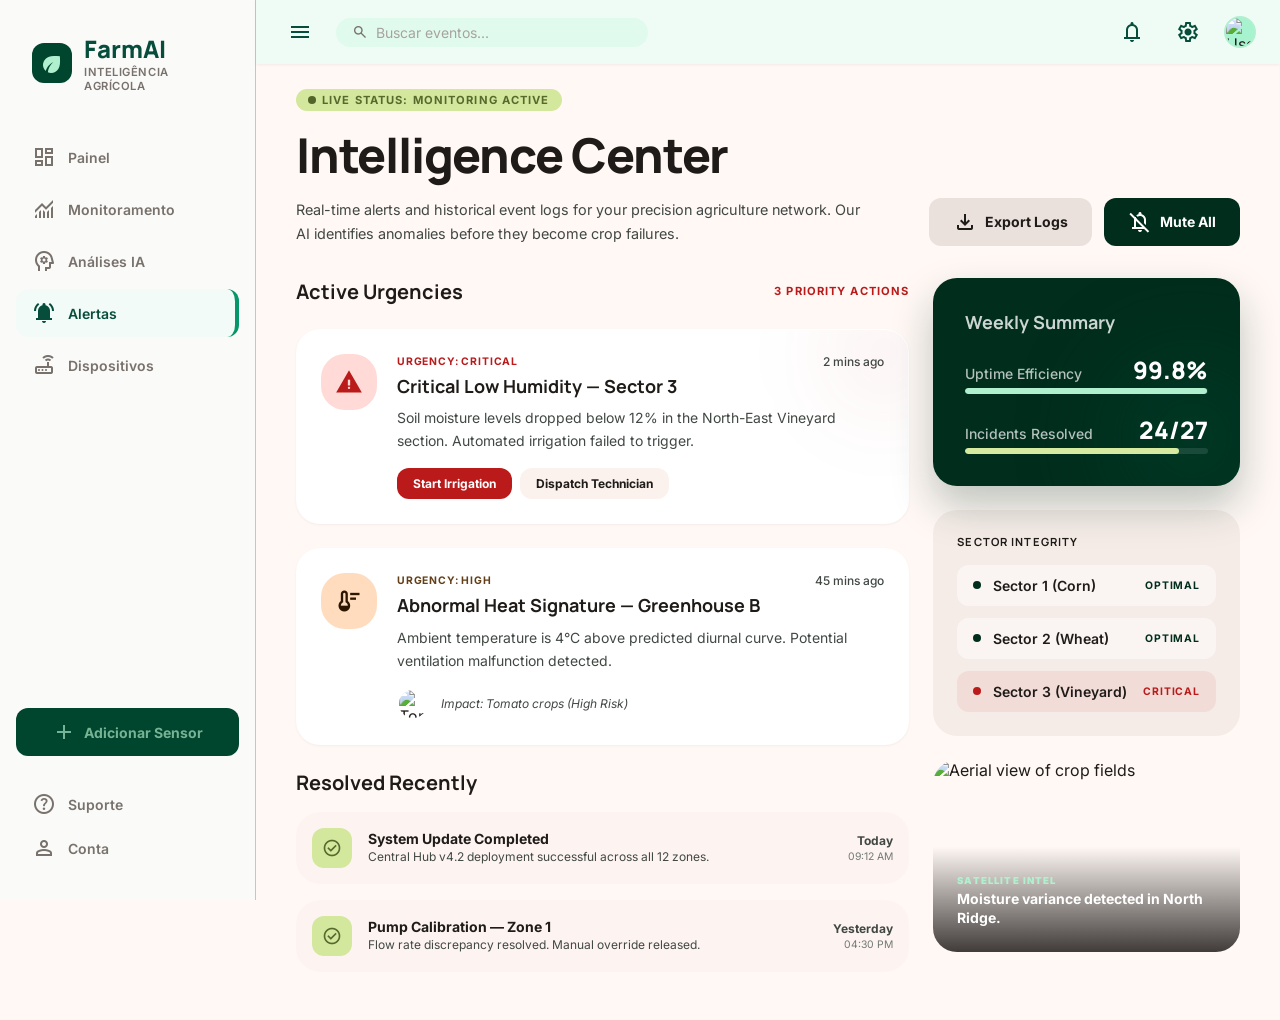
==== commit 362d9d5b: "Traduções da página de IA, sidebar e topbar geral" ====
--- a/pages/alerts.html
+++ b/pages/alerts.html
@@ -18,45 +18,45 @@
       </div>
       <div>
         <h1 class="brand-name">FarmAI</h1>
-        <p class="brand-sub">Agricultural Intel</p>
+        <p class="brand-sub">Inteligência Agrícola</p>
       </div>
     </div>
 
     <nav class="sidebar-nav">
       <a class="nav-link" href="index.html">
         <span class="material-symbols-outlined">dashboard</span>
-        Dashboard
+        Painel
       </a>
       <a class="nav-link" href="monitoring.html">
         <span class="material-symbols-outlined">monitoring</span>
-        Monitoring
+        Monitoramento
       </a>
       <a class="nav-link" href="ia.html">
         <span class="material-symbols-outlined">psychology</span>
-        AI Insights
+        Análises IA
       </a>
       <a class="nav-link active" href="alerts.html">
         <span class="material-symbols-outlined filled">notifications_active</span>
-        Alerts
+        Alertas
       </a>
       <a class="nav-link" href="device.html">
         <span class="material-symbols-outlined">router</span>
-        Devices
+        Dispositivos
       </a>
     </nav>
 
     <div class="sidebar-footer">
       <button class="btn-add-sensor">
         <span class="material-symbols-outlined">add</span>
-        Add New Sensor
+        Adicionar Sensor
       </button>
       <a class="nav-link-small" href="#">
         <span class="material-symbols-outlined">help</span>
-        Support
+        Suporte
       </a>
       <a class="nav-link-small" href="#">
         <span class="material-symbols-outlined">person</span>
-        Account
+        Conta
       </a>
     </div>
   </aside>
@@ -73,7 +73,7 @@
         <span class="topbar-brand-mobile">FarmAI</span>
         <div class="search-bar">
           <span class="material-symbols-outlined">search</span>
-          <input type="text" placeholder="Search events..."/>
+          <input type="text" placeholder="Buscar eventos..."/>
         </div>
       </div>
       <div class="topbar-right">
--- a/css/style.css
+++ b/css/style.css
@@ -1887,7 +1887,6 @@
    ────────────────────────────────────────────────────────── */
 
 /* ── Live status badge variant ──────────────────────────── */
-/* Reuses .status-badge base; adds --live modifier */
 .status-badge--live {
   background: var(--secondary-container);
   color: var(--on-secondary-container);
@@ -1993,7 +1992,6 @@
   box-shadow: 0 4px 20px rgba(59, 31, 0, 0.06);
 }
 
-/* Decorative glow blob (critical card only) */
 .alr-card-glow {
   position: absolute;
   top: -2.5rem; right: -2.5rem;
@@ -2015,7 +2013,6 @@
   .alr-card-body { flex-direction: row; align-items: flex-start; }
 }
 
-/* Alert icon — reuses .icon-box, just needs larger size here */
 .alr-card-icon {
   flex-shrink: 0;
   width: 3.5rem;
@@ -2070,7 +2067,6 @@
   gap: 0.5rem;
 }
 
-/* Alert action buttons (smaller than full btn-primary/secondary) */
 .btn-alert-primary {
   padding: 0.5rem 1rem;
   border-radius: var(--radius-md);
@@ -2095,7 +2091,6 @@
 .btn-alert-secondary:hover { background: var(--surface-container); }
 .btn-alert-secondary:active { transform: scale(0.96); }
 
-/* Warning card: crop info row */
 .alr-card-crop-info {
   display: flex;
   align-items: center;
@@ -2136,8 +2131,6 @@
   box-shadow: 0 2px 8px rgba(0,0,0,0.06);
 }
 
-/* icon-box already handles the check_circle box styling;
-   we just need a smaller size override here */
 .alr-resolved-icon {
   width: 2.5rem;
   height: 2.5rem;
@@ -2181,7 +2174,6 @@
   gap: 1.5rem;
 }
 
-/* Weekly Stats Card (dark, like ai-insight-banner) */
 .alr-stats-card {
   background: var(--primary);
   color: #fff;
@@ -2251,7 +2243,6 @@
 .alr-progress-fill--primary   { background: var(--primary-fixed); }
 .alr-progress-fill--secondary { background: var(--secondary-fixed); }
 
-/* Sector Integrity Widget */
 .alr-sector-card {
   background: var(--surface-container);
   border-radius: var(--radius-xl);
@@ -2312,7 +2303,6 @@
 .alr-sector-status--ok       { color: var(--primary); }
 .alr-sector-status--critical { color: var(--error); }
 
-/* Satellite Intel Image Card */
 .alr-satellite-card {
   border-radius: var(--radius-xl);
   overflow: hidden;
@@ -2372,7 +2362,6 @@
   .bottom-nav { display: none; }
 }
 
-/* add padding to canvas on mobile so content isn't hidden by bottom-nav */
 @media (max-width: 767px) {
   .content-canvas { padding-bottom: 5rem; }
 }
@@ -2396,4 +2385,1070 @@
 .bottom-nav-item--active {
   color: #065f46;
   font-weight: 700;
+}
+
+/* ──────────────────────────────────────────────────────────
+   DEVICES PAGE (device.html) specific styles
+   ────────────────────────────────────────────────────────── */
+
+.dev-hero {
+  display: flex;
+  flex-direction: column;
+  gap: 1.5rem;
+}
+@media (min-width: 768px) {
+  .dev-hero {
+    flex-direction: row;
+    align-items: flex-end;
+    justify-content: space-between;
+    gap: 2rem;
+  }
+}
+
+.dev-hero-title {
+  font-family: 'Manrope', sans-serif;
+  font-size: 2.5rem;
+  font-weight: 800;
+  color: var(--on-background);
+  letter-spacing: -0.05em;
+  line-height: 1.15;
+  margin-bottom: 0.5rem;
+}
+@media (min-width: 768px) {
+  .dev-hero-title { font-size: 3rem; }
+}
+
+.dev-hero-desc {
+  color: var(--on-surface-variant);
+  max-width: 32rem;
+  line-height: 1.65;
+  font-size: 0.9rem;
+}
+
+.dev-kpi-bar {
+  display: flex;
+  align-items: center;
+  gap: 0;
+  background: var(--surface-container-low);
+  padding: 0.5rem 0.75rem;
+  border-radius: var(--radius-xl);
+  flex-shrink: 0;
+}
+
+.dev-kpi-item {
+  display: flex;
+  flex-direction: column;
+  align-items: center;
+  padding: 0.25rem 1rem;
+}
+
+.dev-kpi-value {
+  font-family: 'Manrope', sans-serif;
+  font-size: 1.5rem;
+  font-weight: 700;
+  line-height: 1.2;
+}
+.dev-kpi-value--primary { color: var(--primary); }
+.dev-kpi-value--error   { color: var(--error); }
+.dev-kpi-value--muted   { color: #78716c; }
+
+.dev-kpi-label {
+  font-size: 0.6rem;
+  font-weight: 700;
+  text-transform: uppercase;
+  letter-spacing: 0.08em;
+  color: #a8a29e;
+}
+
+.dev-kpi-divider {
+  width: 1px;
+  height: 2rem;
+  background: rgba(193, 200, 194, 0.3);
+}
+
+.dev-filter-bar {
+  background: var(--surface-container-low);
+  border-radius: var(--radius-xl);
+  padding: 1rem;
+  display: flex;
+  flex-wrap: wrap;
+  align-items: center;
+  gap: 1rem;
+}
+
+.dev-filter-search {
+  position: relative;
+  flex: 1;
+  min-width: 18rem;
+}
+
+.dev-filter-search-icon {
+  position: absolute;
+  left: 1rem;
+  top: 50%;
+  transform: translateY(-50%);
+  font-size: 1.25rem;
+  color: #a8a29e;
+  pointer-events: none;
+}
+
+.dev-filter-input {
+  width: 100%;
+  background: var(--surface-container-lowest);
+  border: none;
+  outline: none;
+  border-radius: var(--radius-md);
+  padding: 0.75rem 1rem 0.75rem 3rem;
+  font-size: 0.875rem;
+  font-family: 'Inter', sans-serif;
+  color: var(--on-surface);
+  font-weight: 500;
+  transition: box-shadow var(--transition);
+}
+.dev-filter-input::placeholder { color: #a8a29e; }
+.dev-filter-input:focus { box-shadow: 0 0 0 2px rgba(0, 45, 28, 0.15); }
+
+.dev-filter-pills {
+  display: flex;
+  align-items: center;
+  gap: 0.5rem;
+  overflow-x: auto;
+  padding-bottom: 0.125rem;
+}
+
+.dev-filter-pill {
+  padding: 0.625rem 1.25rem;
+  border-radius: var(--radius-md);
+  font-size: 0.75rem;
+  font-weight: 700;
+  color: #78716c;
+  white-space: nowrap;
+  transition: background var(--transition), color var(--transition);
+}
+.dev-filter-pill:hover { background: var(--surface-container); }
+
+.dev-filter-pill--active {
+  background: var(--surface-container-highest);
+  color: var(--on-surface);
+}
+
+.dev-grid {
+  display: grid;
+  grid-template-columns: 1fr;
+  gap: 1.5rem;
+}
+@media (min-width: 640px) {
+  .dev-grid { grid-template-columns: repeat(2, 1fr); }
+}
+@media (min-width: 1024px) {
+  .dev-grid { grid-template-columns: repeat(3, 1fr); }
+}
+@media (min-width: 1280px) {
+  .dev-grid { grid-template-columns: repeat(4, 1fr); }
+}
+
+.dev-card {
+  background: var(--surface-container);
+  border-radius: var(--radius-xl);
+  padding: 1.5rem;
+  display: flex;
+  flex-direction: column;
+  position: relative;
+  overflow: hidden;
+  border: 2px solid transparent;
+  transition: background var(--transition), border-color var(--transition);
+}
+.dev-card:hover { background: var(--surface-container-high); }
+
+.dev-card--offline {
+  background: var(--surface-container-low);
+  filter: grayscale(1);
+  opacity: 0.8;
+}
+.dev-card--offline:hover {
+  border-color: rgba(193, 200, 194, 0.2);
+  filter: grayscale(0.6);
+  opacity: 1;
+}
+
+.dev-card--warning {
+  border-color: rgba(186, 26, 26, 0.05);
+}
+.dev-card--warning:hover {
+  border-color: rgba(186, 26, 26, 0.12);
+}
+
+.dev-card-top {
+  display: flex;
+  justify-content: space-between;
+  align-items: flex-start;
+  margin-bottom: 1.5rem;
+}
+
+.dev-card-status-col {
+  display: flex;
+  flex-direction: column;
+  align-items: flex-end;
+  gap: 0.25rem;
+}
+
+.dev-status-pill {
+  display: inline-flex;
+  align-items: center;
+  gap: 0.375rem;
+  padding: 0.2rem 0.75rem;
+  border-radius: var(--radius-full);
+  font-size: 0.65rem;
+  font-weight: 700;
+  text-transform: uppercase;
+  letter-spacing: 0.06em;
+}
+.dev-status-pill--online  { background: var(--secondary-container); color: var(--on-secondary-container); }
+.dev-status-pill--offline { background: var(--surface-container-highest); color: #78716c; }
+.dev-status-pill--battery { background: var(--error-container); color: var(--on-error-container); }
+
+.dev-status-dot {
+  width: 0.375rem;
+  height: 0.375rem;
+  border-radius: var(--radius-full);
+  background: var(--secondary);
+  flex-shrink: 0;
+}
+.dev-status-dot--pulse { animation: pulse 2s cubic-bezier(0.4, 0, 0.6, 1) infinite; }
+.dev-status-dot--error { background: var(--error); }
+
+.dev-serial {
+  font-size: 0.6rem;
+  font-weight: 500;
+  color: #a8a29e;
+}
+.dev-serial--light { color: rgba(240, 189, 139, 0.6); }
+
+.dev-card-icon--offline {
+  background: var(--surface-container-highest);
+}
+.dev-card-icon--offline .material-symbols-outlined { color: #a8a29e; }
+
+.dev-card-name {
+  font-family: 'Manrope', sans-serif;
+  font-size: 1.125rem;
+  font-weight: 700;
+  color: var(--on-surface);
+  margin-bottom: 0.25rem;
+}
+.dev-card-name--light { color: var(--tertiary-fixed); }
+
+.dev-card-model {
+  font-size: 0.75rem;
+  font-weight: 500;
+  color: var(--on-surface-variant);
+  margin-bottom: 1.5rem;
+}
+.dev-card-model--light { color: rgba(240, 189, 139, 0.6); }
+
+.dev-card-metrics {
+  display: flex;
+  justify-content: space-between;
+  align-items: flex-end;
+  margin-top: auto;
+}
+
+.dev-metric-label {
+  font-size: 0.6rem;
+  font-weight: 700;
+  text-transform: uppercase;
+  letter-spacing: 0.06em;
+  color: #a8a29e;
+  margin-bottom: 0.125rem;
+}
+
+.dev-metric-value {
+  font-family: 'Manrope', sans-serif;
+  font-size: 1.5rem;
+  font-weight: 900;
+  color: var(--primary);
+  line-height: 1.1;
+}
+.dev-metric-value--faded { color: #d4d0cd; }
+
+.dev-card-metrics-right { text-align: right; }
+
+.dev-metric-value--sm {
+  font-size: 0.875rem;
+  font-weight: 700;
+  color: var(--on-surface);
+}
+.dev-metric-value--sm.dev-metric-value--faded { color: #d4d0cd; }
+.dev-metric-value--error { color: var(--error); }
+
+.dev-card-footer {
+  display: flex;
+  justify-content: space-between;
+  align-items: center;
+  margin-top: 1.5rem;
+  padding-top: 1rem;
+  border-top: 1px solid rgba(193, 200, 194, 0.1);
+  font-size: 0.7rem;
+  font-weight: 500;
+  color: #78716c;
+}
+
+.dev-card-more {
+  padding: 0.25rem;
+  color: #a8a29e;
+}
+.dev-card-more:hover { color: var(--primary); }
+.dev-card-more .material-symbols-outlined { font-size: 1.25rem; }
+
+.dev-card--hero {
+  background: var(--primary);
+  color: #fff;
+  padding: 2rem;
+}
+@media (min-width: 640px) {
+  .dev-card--hero { grid-column: span 2; }
+}
+.dev-card--hero:hover { background: var(--primary-container); }
+
+.dev-card-hero-inner {
+  position: relative;
+  z-index: 1;
+  display: flex;
+  flex-direction: column;
+  height: 100%;
+  gap: 2rem;
+}
+
+.dev-card-hero-top {
+  display: flex;
+  justify-content: space-between;
+  align-items: flex-start;
+  gap: 1rem;
+}
+
+.dev-hero-firmware-badge {
+  display: inline-block;
+  background: var(--primary-container);
+  color: var(--primary-fixed);
+  font-size: 0.65rem;
+  font-weight: 700;
+  text-transform: uppercase;
+  letter-spacing: 0.08em;
+  padding: 0.2rem 0.75rem;
+  border-radius: var(--radius-full);
+  margin-bottom: 0.75rem;
+}
+
+.dev-card-hero-name {
+  font-family: 'Manrope', sans-serif;
+  font-size: 1.75rem;
+  font-weight: 800;
+  letter-spacing: -0.03em;
+  color: #fff;
+  margin-bottom: 0.25rem;
+}
+
+.dev-card-hero-sub {
+  font-size: 0.875rem;
+  font-weight: 500;
+  color: rgba(177, 240, 206, 0.6);
+}
+
+.dev-card-hero-icon-wrap {
+  background: rgba(255,255,255,0.1);
+  backdrop-filter: blur(8px);
+  border-radius: var(--radius-md);
+  padding: 1rem;
+  flex-shrink: 0;
+  display: flex;
+  align-items: center;
+  justify-content: center;
+}
+.dev-card-hero-icon-wrap .material-symbols-outlined { font-size: 2rem; }
+
+.dev-card-hero-stats {
+  display: grid;
+  grid-template-columns: repeat(3, 1fr);
+  gap: 1.5rem;
+  margin-top: auto;
+}
+
+.dev-hero-stat-label {
+  font-size: 0.6rem;
+  font-weight: 700;
+  text-transform: uppercase;
+  letter-spacing: 0.1em;
+  color: rgba(177, 240, 206, 0.4);
+  margin-bottom: 0.25rem;
+}
+
+.dev-hero-stat-value {
+  font-size: 1.125rem;
+  font-weight: 700;
+  color: #fff;
+}
+
+.dev-card-hero-glow {
+  position: absolute;
+  right: -3rem;
+  bottom: -3rem;
+  width: 16rem; height: 16rem;
+  background: var(--primary-container);
+  border-radius: var(--radius-full);
+  opacity: 0.2;
+  filter: blur(48px);
+  pointer-events: none;
+}
+
+.dev-card-hero-dots {
+  position: absolute;
+  inset: 0;
+  opacity: 0.05;
+  background-image: radial-gradient(circle at 2px 2px, white 1px, transparent 0);
+  background-size: 24px 24px;
+  pointer-events: none;
+}
+
+.dev-card--ai {
+  background: var(--tertiary-container);
+  color: var(--tertiary-fixed);
+}
+.dev-card--ai:hover { background: #6a3f12; }
+
+.dev-card-ai-icon-wrap {
+  background: rgba(255,255,255,0.1);
+  border-radius: var(--radius-md);
+  padding: 0.75rem;
+  display: flex;
+  align-items: center;
+  justify-content: center;
+  flex-shrink: 0;
+}
+.dev-card-ai-icon-wrap .material-symbols-outlined { color: var(--tertiary-fixed); }
+
+.dev-card-ai-insight {
+  margin-top: auto;
+  background: rgba(0,0,0,0.2);
+  border-radius: var(--radius-md);
+  padding: 1rem;
+  border: 1px solid rgba(255,255,255,0.05);
+}
+
+.dev-card-ai-insight-label {
+  font-size: 0.6rem;
+  font-weight: 700;
+  text-transform: uppercase;
+  letter-spacing: 0.08em;
+  color: var(--on-tertiary-container);
+  margin-bottom: 0.5rem;
+}
+
+.dev-card-ai-insight-text {
+  font-size: 0.75rem;
+  font-style: italic;
+  color: var(--on-tertiary-container);
+  line-height: 1.55;
+}
+
+.dev-card-add {
+  border: 2px dashed rgba(193, 200, 194, 0.3);
+  border-radius: var(--radius-xl);
+  padding: 1.5rem;
+  display: flex;
+  flex-direction: column;
+  align-items: center;
+  justify-content: center;
+  gap: 1rem;
+  text-align: center;
+  transition: border-color var(--transition), background var(--transition);
+  cursor: pointer;
+  min-height: 12rem;
+}
+.dev-card-add:hover {
+  border-color: rgba(0, 45, 28, 0.4);
+  background: var(--surface-container-low);
+}
+
+.dev-card-add-icon {
+  width: 3.5rem; height: 3.5rem;
+  border-radius: var(--radius-full);
+  background: var(--surface-container);
+  display: flex;
+  align-items: center;
+  justify-content: center;
+  color: #a8a29e;
+  transition: background var(--transition), color var(--transition);
+}
+.dev-card-add:hover .dev-card-add-icon {
+  background: var(--primary-fixed);
+  color: var(--primary);
+}
+.dev-card-add-icon .material-symbols-outlined { font-size: 1.75rem; }
+
+.dev-card-add-label {
+  font-family: 'Manrope', sans-serif;
+  font-size: 0.875rem;
+  font-weight: 700;
+  color: var(--on-surface);
+}
+.dev-card-add-sub {
+  font-size: 0.75rem;
+  font-weight: 500;
+  color: #78716c;
+  margin-top: 0.125rem;
+}
+
+.dev-logs {
+  margin-top: 1rem;
+  display: flex;
+  flex-direction: column;
+  gap: 2rem;
+}
+
+.dev-logs-header {
+  display: flex;
+  align-items: center;
+  justify-content: space-between;
+}
+
+.dev-logs-title {
+  font-family: 'Manrope', sans-serif;
+  font-size: 1.5rem;
+  font-weight: 800;
+  color: var(--on-background);
+}
+
+.dev-logs-more-btn {
+  display: inline-flex;
+  align-items: center;
+  gap: 0.25rem;
+  font-size: 0.75rem;
+  font-weight: 700;
+  color: var(--primary);
+  transition: text-decoration var(--transition);
+}
+.dev-logs-more-btn:hover { text-decoration: underline; }
+.dev-logs-more-btn .material-symbols-outlined { font-size: 0.875rem; }
+
+.dev-logs-table {
+  background: var(--surface-container-low);
+  border-radius: var(--radius-xl);
+  overflow: hidden;
+}
+
+.dev-logs-head {
+  display: grid;
+  grid-template-columns: 2fr 3fr 1.5fr 2fr;
+  padding: 1rem 2rem;
+  background: var(--surface-container);
+  font-size: 0.65rem;
+  font-weight: 700;
+  text-transform: uppercase;
+  letter-spacing: 0.1em;
+  color: #a8a29e;
+}
+
+.dev-logs-body {
+  display: flex;
+  flex-direction: column;
+  gap: 0.25rem;
+  padding: 0.5rem;
+}
+
+.dev-log-row {
+  display: grid;
+  grid-template-columns: 2fr 3fr 1.5fr 2fr;
+  align-items: center;
+  padding: 1rem 1.5rem;
+  border-radius: var(--radius-md);
+  font-size: 0.875rem;
+  transition: background var(--transition);
+}
+.dev-log-row:hover { background: var(--surface-container); }
+
+.dev-log-device {
+  font-weight: 700;
+  color: var(--on-surface);
+}
+
+.dev-log-event { color: var(--on-surface-variant); }
+
+.dev-log-time {
+  font-size: 0.8rem;
+  font-weight: 500;
+  color: #78716c;
+}
+
+.table-badge--warn {
+  background: var(--tertiary-fixed);
+  color: var(--on-tertiary-fixed-variant);
+}
+
+
+/* ══════════════════════════════════════════════════════════
+   AI CHAT — Trigger Section + Overlay
+   Additions only — does NOT modify any existing rule above
+   ══════════════════════════════════════════════════════════ */
+
+/* ── Chat Trigger Section ─────────────────────────────────── */
+.ai-chat-trigger-section {
+  display: flex;
+  flex-direction: column;
+  gap: 0.75rem;
+  padding: 2rem;
+  background: var(--primary);
+  border-radius: var(--radius-xl);
+  position: relative;
+  overflow: hidden;
+}
+
+/* subtle dot-grid texture matching dev-card--hero */
+.ai-chat-trigger-section::before {
+  content: '';
+  position: absolute;
+  inset: 0;
+  opacity: 0.04;
+  background-image: radial-gradient(circle at 2px 2px, white 1px, transparent 0);
+  background-size: 20px 20px;
+  pointer-events: none;
+}
+
+/* glow blob */
+.ai-chat-trigger-section::after {
+  content: '';
+  position: absolute;
+  bottom: -2rem;
+  right: -2rem;
+  width: 10rem;
+  height: 10rem;
+  background: var(--primary-container);
+  border-radius: var(--radius-full);
+  opacity: 0.35;
+  filter: blur(40px);
+  pointer-events: none;
+}
+
+.ai-chat-trigger-label {
+  display: flex;
+  align-items: center;
+  gap: 0.5rem;
+  font-size: 0.7rem;
+  font-weight: 700;
+  text-transform: uppercase;
+  letter-spacing: 0.1em;
+  color: var(--primary-fixed-dim);
+  position: relative;
+  z-index: 1;
+}
+.ai-chat-trigger-label .material-symbols-outlined {
+  font-size: 1rem;
+  font-variation-settings: 'FILL' 1, 'wght' 400, 'GRAD' 0, 'opsz' 24;
+}
+
+.ai-chat-trigger-bar {
+  position: relative;
+  z-index: 1;
+  display: flex;
+  align-items: center;
+  gap: 0.75rem;
+  background: rgba(255,255,255,0.08);
+  border: 1px solid rgba(177, 240, 206, 0.15);
+  border-radius: var(--radius-xl);
+  padding: 0.875rem 1rem 0.875rem 1.25rem;
+  cursor: text;
+  transition: background 0.2s, border-color 0.2s;
+}
+.ai-chat-trigger-bar:hover {
+  background: rgba(255,255,255,0.12);
+  border-color: rgba(177, 240, 206, 0.3);
+}
+
+.ai-chat-trigger-icon {
+  color: var(--secondary-fixed);
+  font-size: 1.25rem;
+  flex-shrink: 0;
+  font-variation-settings: 'FILL' 1, 'wght' 400, 'GRAD' 0, 'opsz' 24;
+}
+
+.ai-chat-trigger-input {
+  flex: 1;
+  background: transparent;
+  border: none;
+  outline: none;
+  font-family: 'Inter', sans-serif;
+  font-size: 0.9375rem;
+  font-weight: 500;
+  color: #fff;
+  caret-color: var(--secondary-fixed);
+}
+.ai-chat-trigger-input::placeholder {
+  color: rgba(177, 240, 206, 0.45);
+}
+
+.ai-chat-trigger-btn {
+  display: flex;
+  align-items: center;
+  justify-content: center;
+  width: 2.25rem;
+  height: 2.25rem;
+  border-radius: var(--radius-full);
+  background: var(--secondary-fixed);
+  color: var(--on-secondary-fixed);
+  flex-shrink: 0;
+  transition: transform 0.2s, opacity 0.2s;
+}
+.ai-chat-trigger-btn:hover { transform: scale(1.08); }
+.ai-chat-trigger-btn:active { transform: scale(0.94); }
+.ai-chat-trigger-btn .material-symbols-outlined { font-size: 1.125rem; }
+
+
+/* ── Chat Overlay ─────────────────────────────────────────── */
+
+/*
+  Overlay = full-screen dim backdrop.
+  Starts hidden; becomes visible when .ai-chat-overlay--active is added.
+*/
+.ai-chat-overlay {
+  position: fixed;
+  inset: 0;
+  z-index: 200;
+  /* Dark backdrop using site primary palette */
+  background: rgba(0, 21, 13, 0.75);
+  backdrop-filter: blur(6px);
+  -webkit-backdrop-filter: blur(6px);
+
+  /* hidden state */
+  opacity: 0;
+  pointer-events: none;
+  transition: opacity 0.35s ease;
+
+  display: flex;
+  align-items: flex-end;       /* panel anchors to bottom */
+  justify-content: center;
+}
+
+.ai-chat-overlay--active {
+  opacity: 1;
+  pointer-events: all;
+}
+
+/*
+  Panel = the white card that slides up.
+  On mobile  → full-screen drawer from bottom.
+  On desktop → centred panel, max 680px wide, fills most of the height.
+*/
+.ai-chat-panel {
+  width: 100%;
+  max-width: 680px;
+  height: 100%;
+  max-height: 100vh;
+  display: flex;
+  flex-direction: column;
+  background: var(--surface-container-lowest);
+  border-radius: var(--radius-xl) var(--radius-xl) 0 0;
+  overflow: hidden;
+  box-shadow: 0 -20px 60px rgba(0, 21, 13, 0.35);
+
+  /* slide-up animation */
+  transform: translateY(100%);
+  transition: transform 0.4s cubic-bezier(0.32, 0.72, 0, 1);
+}
+
+.ai-chat-overlay--active .ai-chat-panel {
+  transform: translateY(0);
+}
+
+@media (min-width: 768px) {
+  .ai-chat-overlay {
+    align-items: center;        /* centred vertically on desktop */
+    padding: 1.5rem;
+  }
+  .ai-chat-panel {
+    border-radius: var(--radius-xl);
+    max-height: 88vh;
+    height: 100%;
+  }
+}
+
+
+/* ── Chat Header ──────────────────────────────────────────── */
+.ai-chat-header {
+  display: flex;
+  align-items: center;
+  justify-content: space-between;
+  gap: 1rem;
+  padding: 1.25rem 1.5rem;
+  background: var(--primary);
+  color: #fff;
+  flex-shrink: 0;
+}
+
+.ai-chat-back-btn {
+  display: flex;
+  align-items: center;
+  justify-content: center;
+  width: 2.25rem;
+  height: 2.25rem;
+  border-radius: var(--radius-full);
+  color: var(--primary-fixed-dim);
+  flex-shrink: 0;
+  transition: background 0.2s;
+}
+.ai-chat-back-btn:hover {
+  background: rgba(255,255,255,0.12);
+  color: #fff;
+}
+.ai-chat-back-btn .material-symbols-outlined { font-size: 1.375rem; }
+
+.ai-chat-header-center {
+  display: flex;
+  align-items: center;
+  gap: 0.75rem;
+  flex: 1;
+}
+
+.ai-chat-header-icon {
+  width: 2.5rem;
+  height: 2.5rem;
+  border-radius: var(--radius-md);
+  background: var(--primary-container);
+  display: flex;
+  align-items: center;
+  justify-content: center;
+  flex-shrink: 0;
+}
+.ai-chat-header-icon .material-symbols-outlined {
+  color: var(--primary-fixed);
+  font-size: 1.375rem;
+}
+
+.ai-chat-title {
+  font-family: 'Manrope', sans-serif;
+  font-size: 1.0625rem;
+  font-weight: 700;
+  color: #fff;
+  line-height: 1.2;
+}
+
+.ai-chat-subtitle {
+  font-size: 0.7rem;
+  font-weight: 500;
+  color: rgba(177, 240, 206, 0.6);
+}
+
+.ai-chat-header-status {
+  display: flex;
+  align-items: center;
+  gap: 0.375rem;
+  flex-shrink: 0;
+}
+.ai-chat-status-dot {
+  width: 0.5rem;
+  height: 0.5rem;
+  border-radius: var(--radius-full);
+  background: var(--secondary-fixed);
+  animation: pulse 2s cubic-bezier(0.4, 0, 0.6, 1) infinite;
+}
+.ai-chat-status-text {
+  font-size: 0.7rem;
+  font-weight: 700;
+  color: var(--primary-fixed-dim);
+  text-transform: uppercase;
+  letter-spacing: 0.06em;
+}
+
+
+/* ── Messages Area ────────────────────────────────────────── */
+.ai-chat-messages {
+  flex: 1;
+  overflow-y: auto;
+  padding: 1.5rem;
+  display: flex;
+  flex-direction: column;
+  gap: 1.25rem;
+  scroll-behavior: smooth;
+
+  /* subtle paper-like bg */
+  background: var(--background);
+}
+
+/* custom scrollbar (Webkit) */
+.ai-chat-messages::-webkit-scrollbar {
+  width: 4px;
+}
+.ai-chat-messages::-webkit-scrollbar-track {
+  background: transparent;
+}
+.ai-chat-messages::-webkit-scrollbar-thumb {
+  background: var(--outline-variant);
+  border-radius: 4px;
+}
+
+/* Message rows */
+.ai-msg {
+  display: flex;
+  align-items: flex-end;
+  gap: 0.625rem;
+  max-width: 88%;
+}
+
+/* Bot message — left aligned */
+.ai-msg--bot {
+  align-self: flex-start;
+  flex-direction: row;
+}
+
+/* User message — right aligned */
+.ai-msg--user {
+  align-self: flex-end;
+  flex-direction: row-reverse;
+}
+
+/* Avatar */
+.ai-msg-avatar {
+  width: 2rem;
+  height: 2rem;
+  border-radius: var(--radius-full);
+  background: var(--primary-container);
+  display: flex;
+  align-items: center;
+  justify-content: center;
+  flex-shrink: 0;
+}
+.ai-msg-avatar .material-symbols-outlined {
+  font-size: 1rem;
+  color: var(--primary-fixed);
+}
+.ai-msg-avatar--sm {
+  width: 1.75rem;
+  height: 1.75rem;
+}
+.ai-msg-avatar--sm .material-symbols-outlined {
+  font-size: 0.875rem;
+}
+
+/* Bubble */
+.ai-msg-bubble {
+  padding: 0.875rem 1.125rem;
+  border-radius: var(--radius-xl);
+  font-size: 0.9rem;
+  line-height: 1.65;
+}
+
+.ai-msg--bot .ai-msg-bubble {
+  background: var(--surface-container-low);
+  color: var(--on-surface);
+  border-bottom-left-radius: var(--radius-sm);
+}
+
+.ai-msg--user .ai-msg-bubble {
+  background: var(--primary);
+  color: #fff;
+  border-bottom-right-radius: var(--radius-sm);
+}
+
+/* Typing indicator */
+.ai-chat-typing {
+  display: flex;
+  align-items: center;
+  gap: 0.625rem;
+  padding: 0 1.5rem 0.75rem;
+  background: var(--background);
+}
+
+.ai-typing-dots {
+  display: flex;
+  align-items: center;
+  gap: 0.3rem;
+  background: var(--surface-container-low);
+  padding: 0.75rem 1rem;
+  border-radius: var(--radius-xl);
+  border-bottom-left-radius: var(--radius-sm);
+}
+
+.ai-typing-dots span {
+  display: block;
+  width: 0.45rem;
+  height: 0.45rem;
+  border-radius: var(--radius-full);
+  background: var(--outline);
+  animation: typingDot 1.2s ease-in-out infinite;
+}
+.ai-typing-dots span:nth-child(1) { animation-delay: 0s; }
+.ai-typing-dots span:nth-child(2) { animation-delay: 0.2s; }
+.ai-typing-dots span:nth-child(3) { animation-delay: 0.4s; }
+
+@keyframes typingDot {
+  0%, 60%, 100% { opacity: 0.25; transform: translateY(0); }
+  30%            { opacity: 1;    transform: translateY(-3px); }
+}
+
+
+/* ── Input Area ───────────────────────────────────────────── */
+.ai-chat-input-area {
+  flex-shrink: 0;
+  padding: 1rem 1.25rem;
+  border-top: 1px solid var(--outline-variant);
+  background: var(--surface-container-lowest);
+  display: flex;
+  flex-direction: column;
+  gap: 0.5rem;
+}
+
+.ai-chat-input-bar {
+  display: flex;
+  align-items: center;
+  gap: 0.75rem;
+  background: var(--surface-container-low);
+  border: 1.5px solid var(--outline-variant);
+  border-radius: var(--radius-full);
+  padding: 0.5rem 0.5rem 0.5rem 1.25rem;
+  transition: border-color 0.2s, box-shadow 0.2s;
+}
+.ai-chat-input-bar:focus-within {
+  border-color: var(--primary);
+  box-shadow: 0 0 0 3px rgba(0, 45, 28, 0.08);
+}
+
+.ai-chat-input {
+  flex: 1;
+  background: transparent;
+  border: none;
+  outline: none;
+  font-family: 'Inter', sans-serif;
+  font-size: 0.9375rem;
+  color: var(--on-surface);
+  caret-color: var(--primary);
+}
+.ai-chat-input::placeholder {
+  color: var(--outline);
+}
+
+.ai-chat-send-btn {
+  display: flex;
+  align-items: center;
+  justify-content: center;
+  width: 2.375rem;
+  height: 2.375rem;
+  border-radius: var(--radius-full);
+  background: var(--primary);
+  color: #fff;
+  flex-shrink: 0;
+  transition: transform 0.2s, opacity 0.2s;
+}
+.ai-chat-send-btn:hover { opacity: 0.88; transform: scale(1.06); }
+.ai-chat-send-btn:active { transform: scale(0.94); }
+.ai-chat-send-btn .material-symbols-outlined { font-size: 1.125rem; }
+.ai-chat-send-btn:disabled {
+  opacity: 0.4;
+  transform: none;
+  cursor: not-allowed;
+}
+
+.ai-chat-disclaimer {
+  font-size: 0.65rem;
+  font-weight: 500;
+  color: var(--outline);
+  text-align: center;
+  letter-spacing: 0.02em;
 }
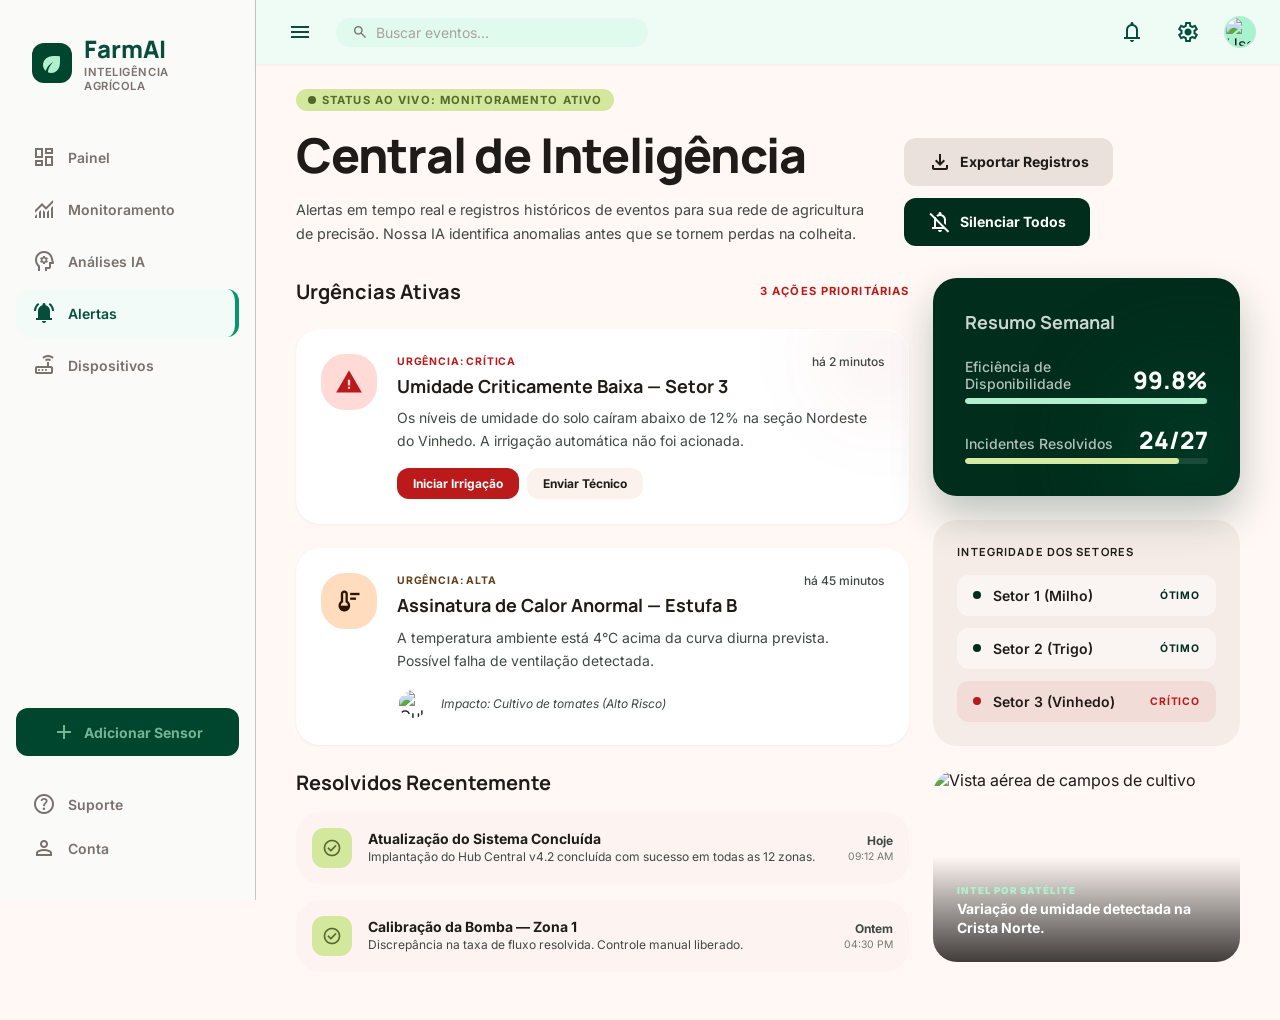
==== commit 49db3ce6: "tradução completa para pt-BR e integração com AgriLlama local" ====
--- a/pages/alerts.html
+++ b/pages/alerts.html
@@ -1,9 +1,9 @@
 <!DOCTYPE html>
-<html class="light" lang="en">
+<html class="light" lang="pt-br">
 <head>
   <meta charset="utf-8"/>
   <meta content="width=device-width, initial-scale=1.0" name="viewport"/>
-  <title>FarmAI | Alerts</title>
+  <title>FarmAI | Alertas</title>
   <link href="https://fonts.googleapis.com/css2?family=Manrope:wght@400;500;600;700;800&family=Inter:wght@400;500;600&display=swap" rel="stylesheet"/>
   <link href="https://fonts.googleapis.com/css2?family=Material+Symbols+Outlined:wght,FILL@100..700,0..1&display=swap" rel="stylesheet"/>
   <link rel="stylesheet" href="../css/style.css"/>
@@ -98,19 +98,19 @@
         <div class="alr-hero-text">
           <div class="status-badge status-badge--live">
             <span class="status-dot status-dot--live"></span>
-            LIVE STATUS: MONITORING ACTIVE
-          </div>
-          <h2 class="alr-hero-title">Intelligence Center</h2>
-          <p class="alr-hero-desc">Real-time alerts and historical event logs for your precision agriculture network. Our AI identifies anomalies before they become crop failures.</p>
+            STATUS AO VIVO: MONITORAMENTO ATIVO
+          </div>
+          <h2 class="alr-hero-title">Central de Inteligência</h2>
+          <p class="alr-hero-desc">Alertas em tempo real e registros históricos de eventos para sua rede de agricultura de precisão. Nossa IA identifica anomalias antes que se tornem perdas na colheita.</p>
         </div>
         <div class="dash-hero-actions">
           <button class="btn-secondary btn-icon" id="exportLogsBtn">
             <span class="material-symbols-outlined">file_download</span>
-            Export Logs
+            Exportar Registros
           </button>
           <button class="btn-primary btn-icon" id="muteAllBtn">
             <span class="material-symbols-outlined">notifications_off</span>
-            Mute All
+            Silenciar Todos
           </button>
         </div>
       </header>
@@ -121,13 +121,13 @@
         <!-- LEFT COLUMN: Alert Feed -->
         <div class="alr-feed">
 
-          <!-- Section: Active Urgencies -->
+          <!-- Section: Urgências Ativas -->
           <div class="alr-feed-header">
-            <h3 class="alr-feed-title">Active Urgencies</h3>
-            <span class="alr-priority-count">3 Priority Actions</span>
-          </div>
-
-          <!-- CRITICAL Alert Card -->
+            <h3 class="alr-feed-title">Urgências Ativas</h3>
+            <span class="alr-priority-count">3 Ações Prioritárias</span>
+          </div>
+
+          <!-- CRÍTICO Alert Card -->
           <article class="alr-card alr-card--critical" id="alertCritical">
             <div class="alr-card-glow alr-card-glow--error"></div>
             <div class="alr-card-body">
@@ -136,14 +136,14 @@
               </div>
               <div class="alr-card-content">
                 <div class="alr-card-meta">
-                  <span class="alr-urgency-label alr-urgency-label--critical">Urgency: Critical</span>
-                  <span class="alr-timestamp">2 mins ago</span>
-                </div>
-                <h4 class="alr-card-title">Critical Low Humidity — Sector 3</h4>
-                <p class="alr-card-desc">Soil moisture levels dropped below 12% in the North-East Vineyard section. Automated irrigation failed to trigger.</p>
+                  <span class="alr-urgency-label alr-urgency-label--critical">Urgência: Crítica</span>
+                  <span class="alr-timestamp">há 2 minutos</span>
+                </div>
+                <h4 class="alr-card-title">Umidade Criticamente Baixa — Setor 3</h4>
+                <p class="alr-card-desc">Os níveis de umidade do solo caíram abaixo de 12% na seção Nordeste do Vinhedo. A irrigação automática não foi acionada.</p>
                 <div class="alr-card-actions">
-                  <button class="btn-alert-primary" id="startIrrigationBtn">Start Irrigation</button>
-                  <button class="btn-alert-secondary" id="dispatchTechBtn">Dispatch Technician</button>
+                  <button class="btn-alert-primary" id="startIrrigationBtn">Iniciar Irrigação</button>
+                  <button class="btn-alert-secondary" id="dispatchTechBtn">Enviar Técnico</button>
                 </div>
               </div>
             </div>
@@ -157,37 +157,37 @@
               </div>
               <div class="alr-card-content">
                 <div class="alr-card-meta">
-                  <span class="alr-urgency-label alr-urgency-label--warning">Urgency: High</span>
-                  <span class="alr-timestamp">45 mins ago</span>
-                </div>
-                <h4 class="alr-card-title">Abnormal Heat Signature — Greenhouse B</h4>
-                <p class="alr-card-desc">Ambient temperature is 4°C above predicted diurnal curve. Potential ventilation malfunction detected.</p>
+                  <span class="alr-urgency-label alr-urgency-label--warning">Urgência: Alta</span>
+                  <span class="alr-timestamp">há 45 minutos</span>
+                </div>
+                <h4 class="alr-card-title">Assinatura de Calor Anormal — Estufa B</h4>
+                <p class="alr-card-desc">A temperatura ambiente está 4°C acima da curva diurna prevista. Possível falha de ventilação detectada.</p>
                 <div class="alr-card-crop-info">
                   <div class="alr-crop-avatar">
                     <img
-                      alt="Tomato crops in greenhouse"
+                      alt="Cultivo de tomates na estufa"
                       src="https://lh3.googleusercontent.com/aida-public/[base64]"/>
                   </div>
-                  <span class="alr-crop-label">Impact: Tomato crops (High Risk)</span>
+                  <span class="alr-crop-label">Impacto: Cultivo de tomates (Alto Risco)</span>
                 </div>
               </div>
             </div>
           </article>
 
-          <!-- Section: Resolved Recently -->
+          <!-- Section: Resolvidos Recentemente -->
           <div class="alr-resolved-section">
-            <h3 class="alr-feed-title">Resolved Recently</h3>
+            <h3 class="alr-feed-title">Resolvidos Recentemente</h3>
 
             <div class="alr-resolved-item">
               <div class="icon-box icon-secondary alr-resolved-icon">
                 <span class="material-symbols-outlined">check_circle</span>
               </div>
               <div class="alr-resolved-text">
-                <h5 class="alr-resolved-title">System Update Completed</h5>
-                <p class="alr-resolved-desc">Central Hub v4.2 deployment successful across all 12 zones.</p>
+                <h5 class="alr-resolved-title">Atualização do Sistema Concluída</h5>
+                <p class="alr-resolved-desc">Implantação do Hub Central v4.2 concluída com sucesso em todas as 12 zonas.</p>
               </div>
               <div class="alr-resolved-time">
-                <span class="alr-resolved-day">Today</span>
+                <span class="alr-resolved-day">Hoje</span>
                 <span class="alr-resolved-clock">09:12 AM</span>
               </div>
             </div>
@@ -197,11 +197,11 @@
                 <span class="material-symbols-outlined">check_circle</span>
               </div>
               <div class="alr-resolved-text">
-                <h5 class="alr-resolved-title">Pump Calibration — Zone 1</h5>
-                <p class="alr-resolved-desc">Flow rate discrepancy resolved. Manual override released.</p>
+                <h5 class="alr-resolved-title">Calibração da Bomba — Zona 1</h5>
+                <p class="alr-resolved-desc">Discrepância na taxa de fluxo resolvida. Controle manual liberado.</p>
               </div>
               <div class="alr-resolved-time">
-                <span class="alr-resolved-day">Yesterday</span>
+                <span class="alr-resolved-day">Ontem</span>
                 <span class="alr-resolved-clock">04:30 PM</span>
               </div>
             </div>
@@ -213,15 +213,15 @@
         <!-- RIGHT COLUMN: Stats & Context -->
         <div class="alr-sidebar">
 
-          <!-- Weekly Summary (dark card) -->
+          <!-- Resumo Semanal (dark card) -->
           <div class="alr-stats-card">
             <div class="alr-stats-glow"></div>
-            <h3 class="alr-stats-title">Weekly Summary</h3>
+            <h3 class="alr-stats-title">Resumo Semanal</h3>
             <div class="alr-stats-body">
 
               <div class="alr-stat-row">
                 <div class="alr-stat-row-top">
-                  <span class="alr-stat-row-label">Uptime Efficiency</span>
+                  <span class="alr-stat-row-label">Eficiência de Disponibilidade</span>
                   <span class="alr-stat-row-value">99.8%</span>
                 </div>
                 <div class="alr-progress-bar">
@@ -231,7 +231,7 @@
 
               <div class="alr-stat-row">
                 <div class="alr-stat-row-top">
-                  <span class="alr-stat-row-label">Incidents Resolved</span>
+                  <span class="alr-stat-row-label">Incidentes Resolvidos</span>
                   <span class="alr-stat-row-value">24/27</span>
                 </div>
                 <div class="alr-progress-bar">
@@ -242,48 +242,48 @@
             </div>
           </div>
 
-          <!-- Sector Integrity Widget -->
+          <!-- Integridade dos Setores Widget -->
           <div class="alr-sector-card">
-            <h3 class="alr-sector-title">Sector Integrity</h3>
+            <h3 class="alr-sector-title">Integridade dos Setores</h3>
             <div class="alr-sector-list">
 
               <div class="alr-sector-item alr-sector-item--ok">
                 <div class="alr-sector-item-left">
                   <span class="alr-sector-dot alr-sector-dot--ok"></span>
-                  <span class="alr-sector-name">Sector 1 (Corn)</span>
-                </div>
-                <span class="alr-sector-status alr-sector-status--ok">OPTIMAL</span>
+                  <span class="alr-sector-name">Setor 1 (Milho)</span>
+                </div>
+                <span class="alr-sector-status alr-sector-status--ok">ÓTIMO</span>
               </div>
 
               <div class="alr-sector-item alr-sector-item--ok">
                 <div class="alr-sector-item-left">
                   <span class="alr-sector-dot alr-sector-dot--ok"></span>
-                  <span class="alr-sector-name">Sector 2 (Wheat)</span>
-                </div>
-                <span class="alr-sector-status alr-sector-status--ok">OPTIMAL</span>
+                  <span class="alr-sector-name">Setor 2 (Trigo)</span>
+                </div>
+                <span class="alr-sector-status alr-sector-status--ok">ÓTIMO</span>
               </div>
 
               <div class="alr-sector-item alr-sector-item--critical">
                 <div class="alr-sector-item-left">
                   <span class="alr-sector-dot alr-sector-dot--critical"></span>
-                  <span class="alr-sector-name">Sector 3 (Vineyard)</span>
-                </div>
-                <span class="alr-sector-status alr-sector-status--critical">CRITICAL</span>
-              </div>
-
-            </div>
-          </div>
-
-          <!-- Satellite Intel Image Card -->
+                  <span class="alr-sector-name">Setor 3 (Vinhedo)</span>
+                </div>
+                <span class="alr-sector-status alr-sector-status--critical">CRÍTICO</span>
+              </div>
+
+            </div>
+          </div>
+
+          <!-- Intel por Satélite Image Card -->
           <div class="alr-satellite-card">
             <div class="alr-satellite-img">
               <img
-                alt="Aerial view of crop fields"
+                alt="Vista aérea de campos de cultivo"
                 src="https://lh3.googleusercontent.com/aida-public/[base64]"/>
             </div>
             <div class="alr-satellite-overlay">
-              <span class="alr-satellite-tag">Satellite Intel</span>
-              <p class="alr-satellite-text">Moisture variance detected in North Ridge.</p>
+              <span class="alr-satellite-tag">Intel por Satélite</span>
+              <p class="alr-satellite-text">Variação de umidade detectada na Crista Norte.</p>
             </div>
           </div>
 
@@ -298,7 +298,7 @@
   <nav class="bottom-nav">
     <a class="bottom-nav-item" href="index.html">
       <span class="material-symbols-outlined">dashboard</span>
-      <span>Dash</span>
+      <span>Painel</span>
     </a>
     <a class="bottom-nav-item" href="monitoring.html">
       <span class="material-symbols-outlined">monitoring</span>
@@ -306,7 +306,7 @@
     </a>
     <a class="bottom-nav-item bottom-nav-item--active" href="alerts.html">
       <span class="material-symbols-outlined filled">notifications_active</span>
-      <span>Alerts</span>
+      <span>Alertas</span>
     </a>
     <a class="bottom-nav-item" href="ia.html">
       <span class="material-symbols-outlined">psychology</span>
@@ -314,7 +314,7 @@
     </a>
     <a class="bottom-nav-item" href="device.html">
       <span class="material-symbols-outlined">router</span>
-      <span>Devices</span>
+      <span>Dispositivos</span>
     </a>
   </nav>
 
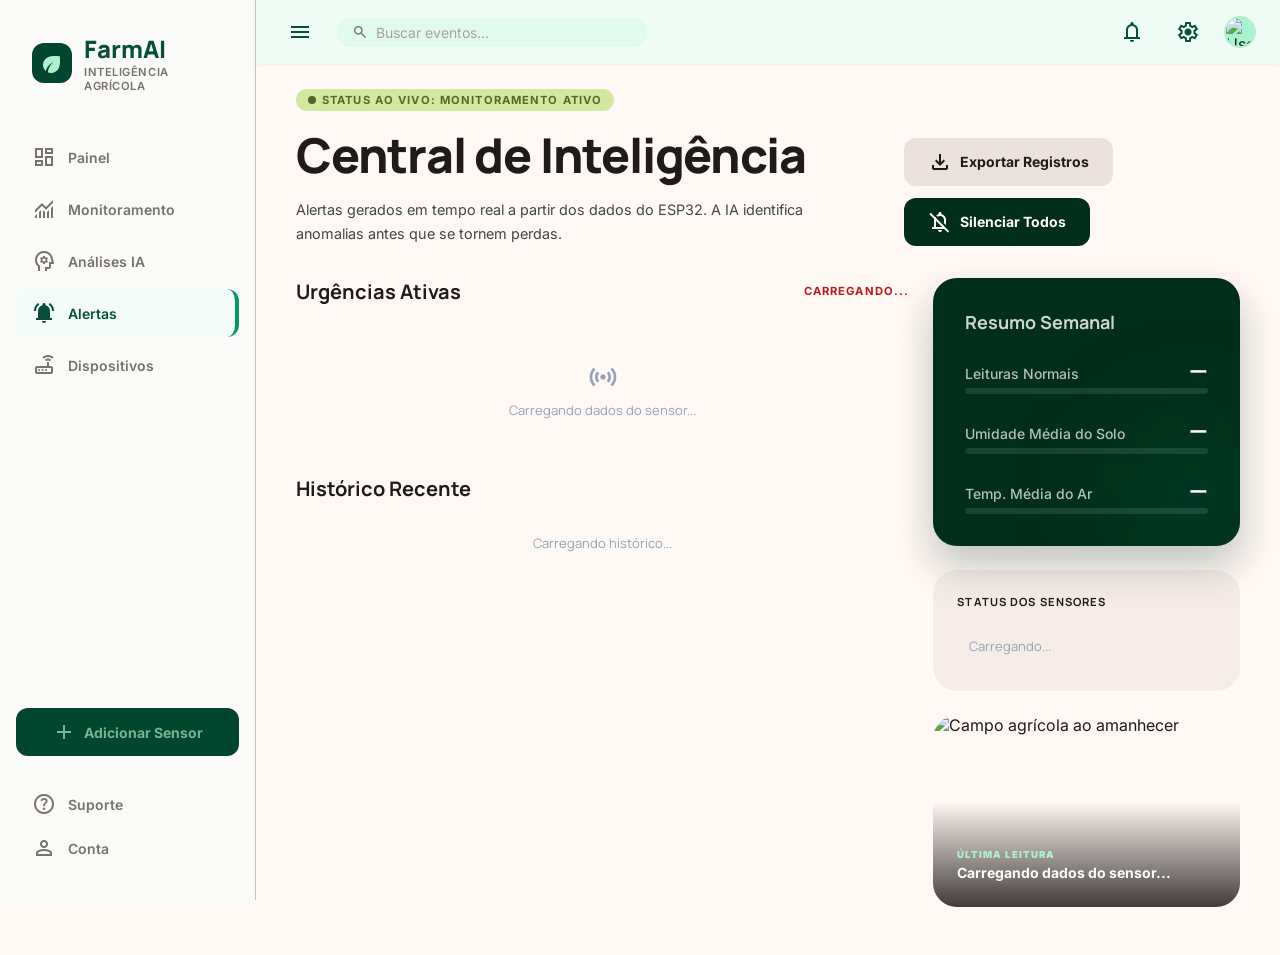
==== commit 910c1b14: "remap completo da página de alerts e criação do script js para notificações" ====
--- a/pages/alerts.html
+++ b/pages/alerts.html
@@ -10,7 +10,6 @@
 </head>
 <body>
 
-  <!-- SideNavBar -->
   <aside class="sidebar">
     <div class="sidebar-brand">
       <div class="brand-icon">
@@ -21,55 +20,25 @@
         <p class="brand-sub">Inteligência Agrícola</p>
       </div>
     </div>
-
     <nav class="sidebar-nav">
-      <a class="nav-link" href="index.html">
-        <span class="material-symbols-outlined">dashboard</span>
-        Painel
-      </a>
-      <a class="nav-link" href="monitoring.html">
-        <span class="material-symbols-outlined">monitoring</span>
-        Monitoramento
-      </a>
-      <a class="nav-link" href="ia.html">
-        <span class="material-symbols-outlined">psychology</span>
-        Análises IA
-      </a>
-      <a class="nav-link active" href="alerts.html">
-        <span class="material-symbols-outlined filled">notifications_active</span>
-        Alertas
-      </a>
-      <a class="nav-link" href="device.html">
-        <span class="material-symbols-outlined">router</span>
-        Dispositivos
-      </a>
+      <a class="nav-link" href="index.html"><span class="material-symbols-outlined">dashboard</span>Painel</a>
+      <a class="nav-link" href="monitoring.html"><span class="material-symbols-outlined">monitoring</span>Monitoramento</a>
+      <a class="nav-link" href="ia.html"><span class="material-symbols-outlined">psychology</span>Análises IA</a>
+      <a class="nav-link active" href="alerts.html"><span class="material-symbols-outlined filled">notifications_active</span>Alertas</a>
+      <a class="nav-link" href="device.html"><span class="material-symbols-outlined">router</span>Dispositivos</a>
     </nav>
-
     <div class="sidebar-footer">
-      <button class="btn-add-sensor">
-        <span class="material-symbols-outlined">add</span>
-        Adicionar Sensor
-      </button>
-      <a class="nav-link-small" href="#">
-        <span class="material-symbols-outlined">help</span>
-        Suporte
-      </a>
-      <a class="nav-link-small" href="#">
-        <span class="material-symbols-outlined">person</span>
-        Conta
-      </a>
+      <button class="btn-add-sensor"><span class="material-symbols-outlined">add</span>Adicionar Sensor</button>
+      <a class="nav-link-small" href="#"><span class="material-symbols-outlined">help</span>Suporte</a>
+      <a class="nav-link-small" href="#"><span class="material-symbols-outlined">person</span>Conta</a>
     </div>
   </aside>
 
-  <!-- Main Content Wrapper -->
   <main class="main-content">
 
-    <!-- TopNavBar -->
     <header class="topbar">
       <div class="topbar-left">
-        <button class="icon-btn topbar-menu-mobile">
-          <span class="material-symbols-outlined">menu</span>
-        </button>
+        <button class="icon-btn topbar-menu-mobile"><span class="material-symbols-outlined">menu</span></button>
         <span class="topbar-brand-mobile">FarmAI</span>
         <div class="search-bar">
           <span class="material-symbols-outlined">search</span>
@@ -77,23 +46,17 @@
         </div>
       </div>
       <div class="topbar-right">
-        <button class="icon-btn">
-          <span class="material-symbols-outlined">notifications</span>
-        </button>
-        <button class="icon-btn">
-          <span class="material-symbols-outlined">settings</span>
-        </button>
+        <button class="icon-btn"><span class="material-symbols-outlined">notifications</span></button>
+        <button class="icon-btn"><span class="material-symbols-outlined">settings</span></button>
         <div class="avatar">
-          <img alt="User profile avatar"
-            src="https://lh3.googleusercontent.com/aida-public/[base64]"/>
+          <img alt="User profile avatar" src="https://lh3.googleusercontent.com/aida-public/[base64]"/>
         </div>
       </div>
     </header>
 
-    <!-- Content Canvas -->
     <div class="content-canvas">
 
-      <!-- Page Hero -->
+      <!-- Hero -->
       <header class="alr-hero">
         <div class="alr-hero-text">
           <div class="status-badge status-badge--live">
@@ -101,119 +64,52 @@
             STATUS AO VIVO: MONITORAMENTO ATIVO
           </div>
           <h2 class="alr-hero-title">Central de Inteligência</h2>
-          <p class="alr-hero-desc">Alertas em tempo real e registros históricos de eventos para sua rede de agricultura de precisão. Nossa IA identifica anomalias antes que se tornem perdas na colheita.</p>
+          <p class="alr-hero-desc">Alertas gerados em tempo real a partir dos dados do ESP32. A IA identifica anomalias antes que se tornem perdas.</p>
         </div>
         <div class="dash-hero-actions">
           <button class="btn-secondary btn-icon" id="exportLogsBtn">
-            <span class="material-symbols-outlined">file_download</span>
-            Exportar Registros
+            <span class="material-symbols-outlined">file_download</span>Exportar Registros
           </button>
           <button class="btn-primary btn-icon" id="muteAllBtn">
-            <span class="material-symbols-outlined">notifications_off</span>
-            Silenciar Todos
+            <span class="material-symbols-outlined">notifications_off</span>Silenciar Todos
           </button>
         </div>
       </header>
 
-      <!-- Main Bento Grid: 2 columns -->
       <div class="alr-grid">
 
-        <!-- LEFT COLUMN: Alert Feed -->
+        <!-- COLUNA ESQUERDA: Feed de Alertas -->
         <div class="alr-feed">
 
-          <!-- Section: Urgências Ativas -->
           <div class="alr-feed-header">
             <h3 class="alr-feed-title">Urgências Ativas</h3>
-            <span class="alr-priority-count">3 Ações Prioritárias</span>
+            <span class="alr-priority-count" id="alrPriorityCount">Carregando...</span>
           </div>
 
-          <!-- CRÍTICO Alert Card -->
-          <article class="alr-card alr-card--critical" id="alertCritical">
-            <div class="alr-card-glow alr-card-glow--error"></div>
-            <div class="alr-card-body">
-              <div class="alr-card-icon icon-box icon-error">
-                <span class="material-symbols-outlined filled">warning</span>
-              </div>
-              <div class="alr-card-content">
-                <div class="alr-card-meta">
-                  <span class="alr-urgency-label alr-urgency-label--critical">Urgência: Crítica</span>
-                  <span class="alr-timestamp">há 2 minutos</span>
-                </div>
-                <h4 class="alr-card-title">Umidade Criticamente Baixa — Setor 3</h4>
-                <p class="alr-card-desc">Os níveis de umidade do solo caíram abaixo de 12% na seção Nordeste do Vinhedo. A irrigação automática não foi acionada.</p>
-                <div class="alr-card-actions">
-                  <button class="btn-alert-primary" id="startIrrigationBtn">Iniciar Irrigação</button>
-                  <button class="btn-alert-secondary" id="dispatchTechBtn">Enviar Técnico</button>
-                </div>
+          <!-- Feed dinâmico de alertas críticos/atenção -->
+          <div id="alrActiveFeed">
+            <div style="padding:32px;text-align:center;color:#94a3b8;font-family:Manrope,sans-serif;font-size:13px;">
+              <span class="material-symbols-outlined" style="font-size:32px;display:block;margin-bottom:8px;">sensors</span>
+              Carregando dados do sensor...
+            </div>
+          </div>
+
+          <!-- Resolvidos: últimas leituras normais -->
+          <div class="alr-resolved-section">
+            <h3 class="alr-feed-title">Histórico Recente</h3>
+            <div id="alrResolvedFeed">
+              <div style="padding:16px;text-align:center;color:#94a3b8;font-size:13px;font-family:Manrope,sans-serif;">
+                Carregando histórico...
               </div>
             </div>
-          </article>
+          </div>
 
-          <!-- WARNING Alert Card -->
-          <article class="alr-card alr-card--warning">
-            <div class="alr-card-body">
-              <div class="alr-card-icon icon-box icon-tertiary">
-                <span class="material-symbols-outlined">thermostat</span>
-              </div>
-              <div class="alr-card-content">
-                <div class="alr-card-meta">
-                  <span class="alr-urgency-label alr-urgency-label--warning">Urgência: Alta</span>
-                  <span class="alr-timestamp">há 45 minutos</span>
-                </div>
-                <h4 class="alr-card-title">Assinatura de Calor Anormal — Estufa B</h4>
-                <p class="alr-card-desc">A temperatura ambiente está 4°C acima da curva diurna prevista. Possível falha de ventilação detectada.</p>
-                <div class="alr-card-crop-info">
-                  <div class="alr-crop-avatar">
-                    <img
-                      alt="Cultivo de tomates na estufa"
-                      src="https://lh3.googleusercontent.com/aida-public/[base64]"/>
-                  </div>
-                  <span class="alr-crop-label">Impacto: Cultivo de tomates (Alto Risco)</span>
-                </div>
-              </div>
-            </div>
-          </article>
+        </div>
 
-          <!-- Section: Resolvidos Recentemente -->
-          <div class="alr-resolved-section">
-            <h3 class="alr-feed-title">Resolvidos Recentemente</h3>
-
-            <div class="alr-resolved-item">
-              <div class="icon-box icon-secondary alr-resolved-icon">
-                <span class="material-symbols-outlined">check_circle</span>
-              </div>
-              <div class="alr-resolved-text">
-                <h5 class="alr-resolved-title">Atualização do Sistema Concluída</h5>
-                <p class="alr-resolved-desc">Implantação do Hub Central v4.2 concluída com sucesso em todas as 12 zonas.</p>
-              </div>
-              <div class="alr-resolved-time">
-                <span class="alr-resolved-day">Hoje</span>
-                <span class="alr-resolved-clock">09:12 AM</span>
-              </div>
-            </div>
-
-            <div class="alr-resolved-item">
-              <div class="icon-box icon-secondary alr-resolved-icon">
-                <span class="material-symbols-outlined">check_circle</span>
-              </div>
-              <div class="alr-resolved-text">
-                <h5 class="alr-resolved-title">Calibração da Bomba — Zona 1</h5>
-                <p class="alr-resolved-desc">Discrepância na taxa de fluxo resolvida. Controle manual liberado.</p>
-              </div>
-              <div class="alr-resolved-time">
-                <span class="alr-resolved-day">Ontem</span>
-                <span class="alr-resolved-clock">04:30 PM</span>
-              </div>
-            </div>
-
-          </div><!-- /alr-resolved-section -->
-
-        </div><!-- /alr-feed -->
-
-        <!-- RIGHT COLUMN: Stats & Context -->
+        <!-- COLUNA DIREITA: Stats & Contexto -->
         <div class="alr-sidebar">
 
-          <!-- Resumo Semanal (dark card) -->
+          <!-- Resumo Semanal -->
           <div class="alr-stats-card">
             <div class="alr-stats-glow"></div>
             <h3 class="alr-stats-title">Resumo Semanal</h3>
@@ -221,103 +117,74 @@
 
               <div class="alr-stat-row">
                 <div class="alr-stat-row-top">
-                  <span class="alr-stat-row-label">Eficiência de Disponibilidade</span>
-                  <span class="alr-stat-row-value">99.8%</span>
+                  <span class="alr-stat-row-label">Leituras Normais</span>
+                  <span class="alr-stat-row-value" id="alrPctNormal">—</span>
                 </div>
                 <div class="alr-progress-bar">
-                  <div class="alr-progress-fill alr-progress-fill--primary" style="width: 99.8%"></div>
+                  <div class="alr-progress-fill alr-progress-fill--primary" id="alrBarNormal" style="width:0%"></div>
                 </div>
               </div>
 
               <div class="alr-stat-row">
                 <div class="alr-stat-row-top">
-                  <span class="alr-stat-row-label">Incidentes Resolvidos</span>
-                  <span class="alr-stat-row-value">24/27</span>
+                  <span class="alr-stat-row-label">Umidade Média do Solo</span>
+                  <span class="alr-stat-row-value" id="alrMediaUmid">—</span>
                 </div>
                 <div class="alr-progress-bar">
-                  <div class="alr-progress-fill alr-progress-fill--secondary" style="width: 88%"></div>
+                  <div class="alr-progress-fill alr-progress-fill--secondary" id="alrBarUmid" style="width:0%"></div>
+                </div>
+              </div>
+
+              <div class="alr-stat-row">
+                <div class="alr-stat-row-top">
+                  <span class="alr-stat-row-label">Temp. Média do Ar</span>
+                  <span class="alr-stat-row-value" id="alrMediaTemp">—</span>
+                </div>
+                <div class="alr-progress-bar">
+                  <div class="alr-progress-fill alr-progress-fill--primary" id="alrBarTemp" style="width:0%"></div>
                 </div>
               </div>
 
             </div>
           </div>
 
-          <!-- Integridade dos Setores Widget -->
+          <!-- Status do ESP32 -->
           <div class="alr-sector-card">
-            <h3 class="alr-sector-title">Integridade dos Setores</h3>
-            <div class="alr-sector-list">
-
-              <div class="alr-sector-item alr-sector-item--ok">
-                <div class="alr-sector-item-left">
-                  <span class="alr-sector-dot alr-sector-dot--ok"></span>
-                  <span class="alr-sector-name">Setor 1 (Milho)</span>
-                </div>
-                <span class="alr-sector-status alr-sector-status--ok">ÓTIMO</span>
-              </div>
-
-              <div class="alr-sector-item alr-sector-item--ok">
-                <div class="alr-sector-item-left">
-                  <span class="alr-sector-dot alr-sector-dot--ok"></span>
-                  <span class="alr-sector-name">Setor 2 (Trigo)</span>
-                </div>
-                <span class="alr-sector-status alr-sector-status--ok">ÓTIMO</span>
-              </div>
-
-              <div class="alr-sector-item alr-sector-item--critical">
-                <div class="alr-sector-item-left">
-                  <span class="alr-sector-dot alr-sector-dot--critical"></span>
-                  <span class="alr-sector-name">Setor 3 (Vinhedo)</span>
-                </div>
-                <span class="alr-sector-status alr-sector-status--critical">CRÍTICO</span>
-              </div>
-
+            <h3 class="alr-sector-title">Status dos Sensores</h3>
+            <div class="alr-sector-list" id="alrSensorStatus">
+              <div style="padding:12px;color:#94a3b8;font-size:13px;font-family:Manrope,sans-serif;">Carregando...</div>
             </div>
           </div>
 
-          <!-- Intel por Satélite Image Card -->
+          <!-- Última leitura destacada -->
           <div class="alr-satellite-card">
             <div class="alr-satellite-img">
-              <img
-                alt="Vista aérea de campos de cultivo"
-                src="https://lh3.googleusercontent.com/aida-public/[base64]"/>
+              <img alt="Campo agrícola ao amanhecer"
+                src="https://images.unsplash.com/photo-1464226184884-fa280b87c399?w=600&q=80"/>
             </div>
             <div class="alr-satellite-overlay">
-              <span class="alr-satellite-tag">Intel por Satélite</span>
-              <p class="alr-satellite-text">Variação de umidade detectada na Crista Norte.</p>
+              <span class="alr-satellite-tag">Última Leitura</span>
+              <p class="alr-satellite-text" id="alrLastReadingText">Carregando dados do sensor...</p>
             </div>
           </div>
 
-        </div><!-- /alr-sidebar -->
+        </div>
 
-      </div><!-- /alr-grid -->
+      </div>
 
-    </div><!-- /content-canvas -->
+    </div>
   </main>
 
-  <!-- Mobile Bottom Nav -->
   <nav class="bottom-nav">
-    <a class="bottom-nav-item" href="index.html">
-      <span class="material-symbols-outlined">dashboard</span>
-      <span>Painel</span>
-    </a>
-    <a class="bottom-nav-item" href="monitoring.html">
-      <span class="material-symbols-outlined">monitoring</span>
-      <span>Monitor</span>
-    </a>
-    <a class="bottom-nav-item bottom-nav-item--active" href="alerts.html">
-      <span class="material-symbols-outlined filled">notifications_active</span>
-      <span>Alertas</span>
-    </a>
-    <a class="bottom-nav-item" href="ia.html">
-      <span class="material-symbols-outlined">psychology</span>
-      <span>AI</span>
-    </a>
-    <a class="bottom-nav-item" href="device.html">
-      <span class="material-symbols-outlined">router</span>
-      <span>Dispositivos</span>
-    </a>
+    <a class="bottom-nav-item" href="index.html"><span class="material-symbols-outlined">dashboard</span><span>Painel</span></a>
+    <a class="bottom-nav-item" href="monitoring.html"><span class="material-symbols-outlined">monitoring</span><span>Monitor</span></a>
+    <a class="bottom-nav-item bottom-nav-item--active" href="alerts.html"><span class="material-symbols-outlined filled">notifications_active</span><span>Alertas</span></a>
+    <a class="bottom-nav-item" href="ia.html"><span class="material-symbols-outlined">psychology</span><span>AI</span></a>
+    <a class="bottom-nav-item" href="device.html"><span class="material-symbols-outlined">router</span><span>Dispositivos</span></a>
   </nav>
 
+  <script src="https://cdn.jsdelivr.net/npm/@supabase/supabase-js@2"></script>
   <script src="../js/script.js"></script>
+  <script src="../js/alerts.js"></script>
 </body>
 </html>
